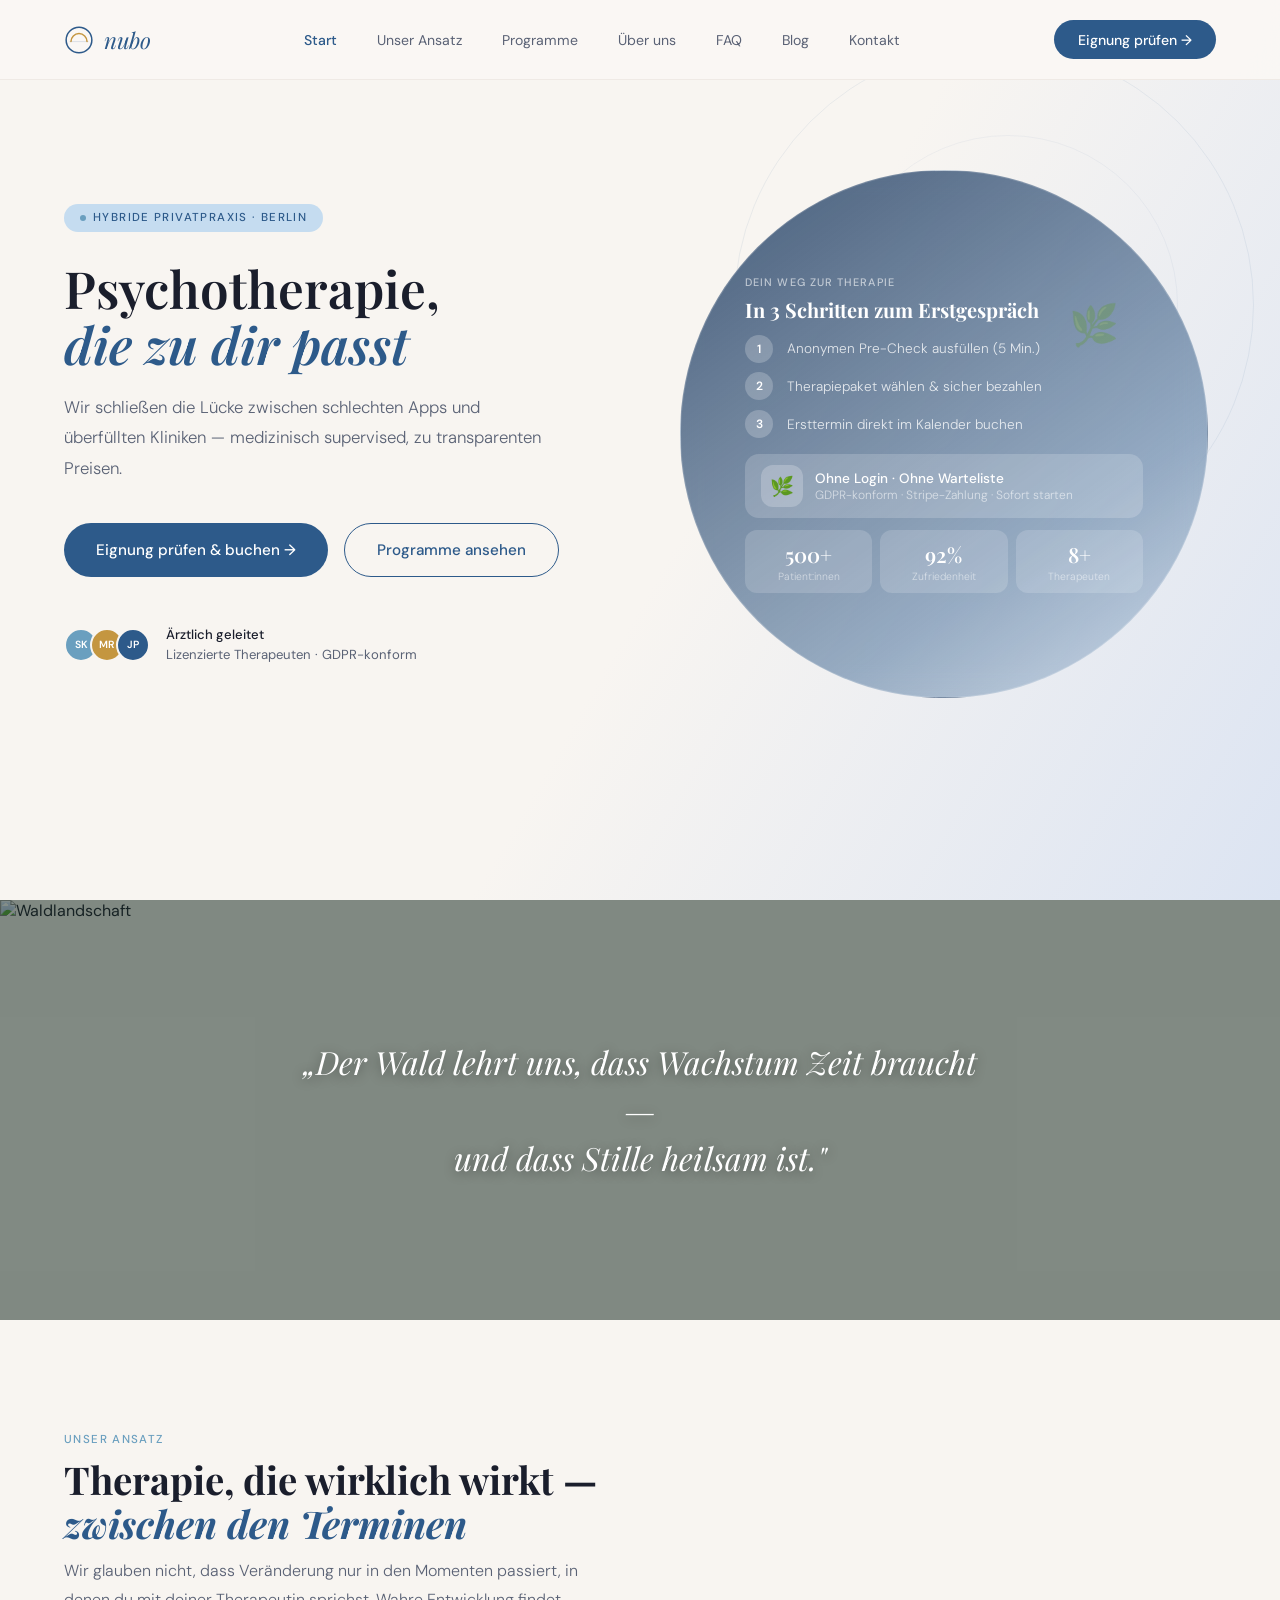
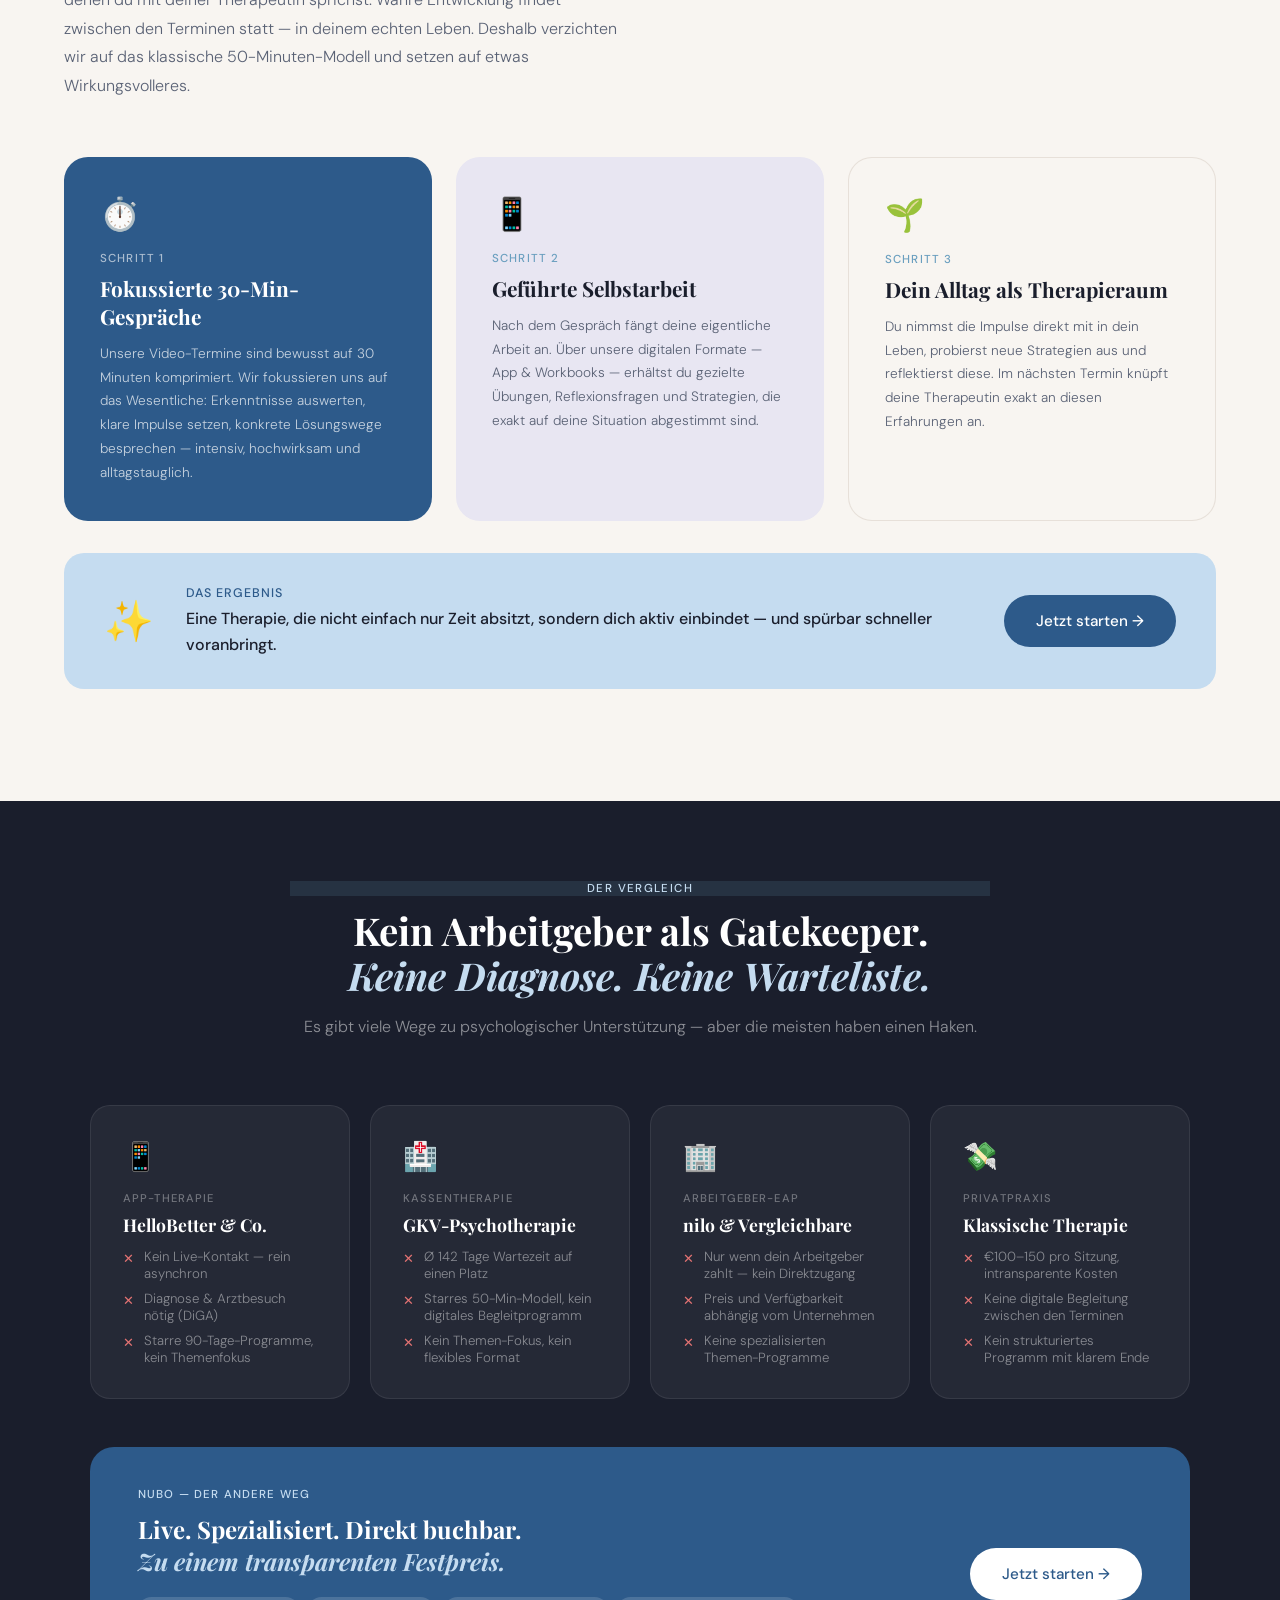
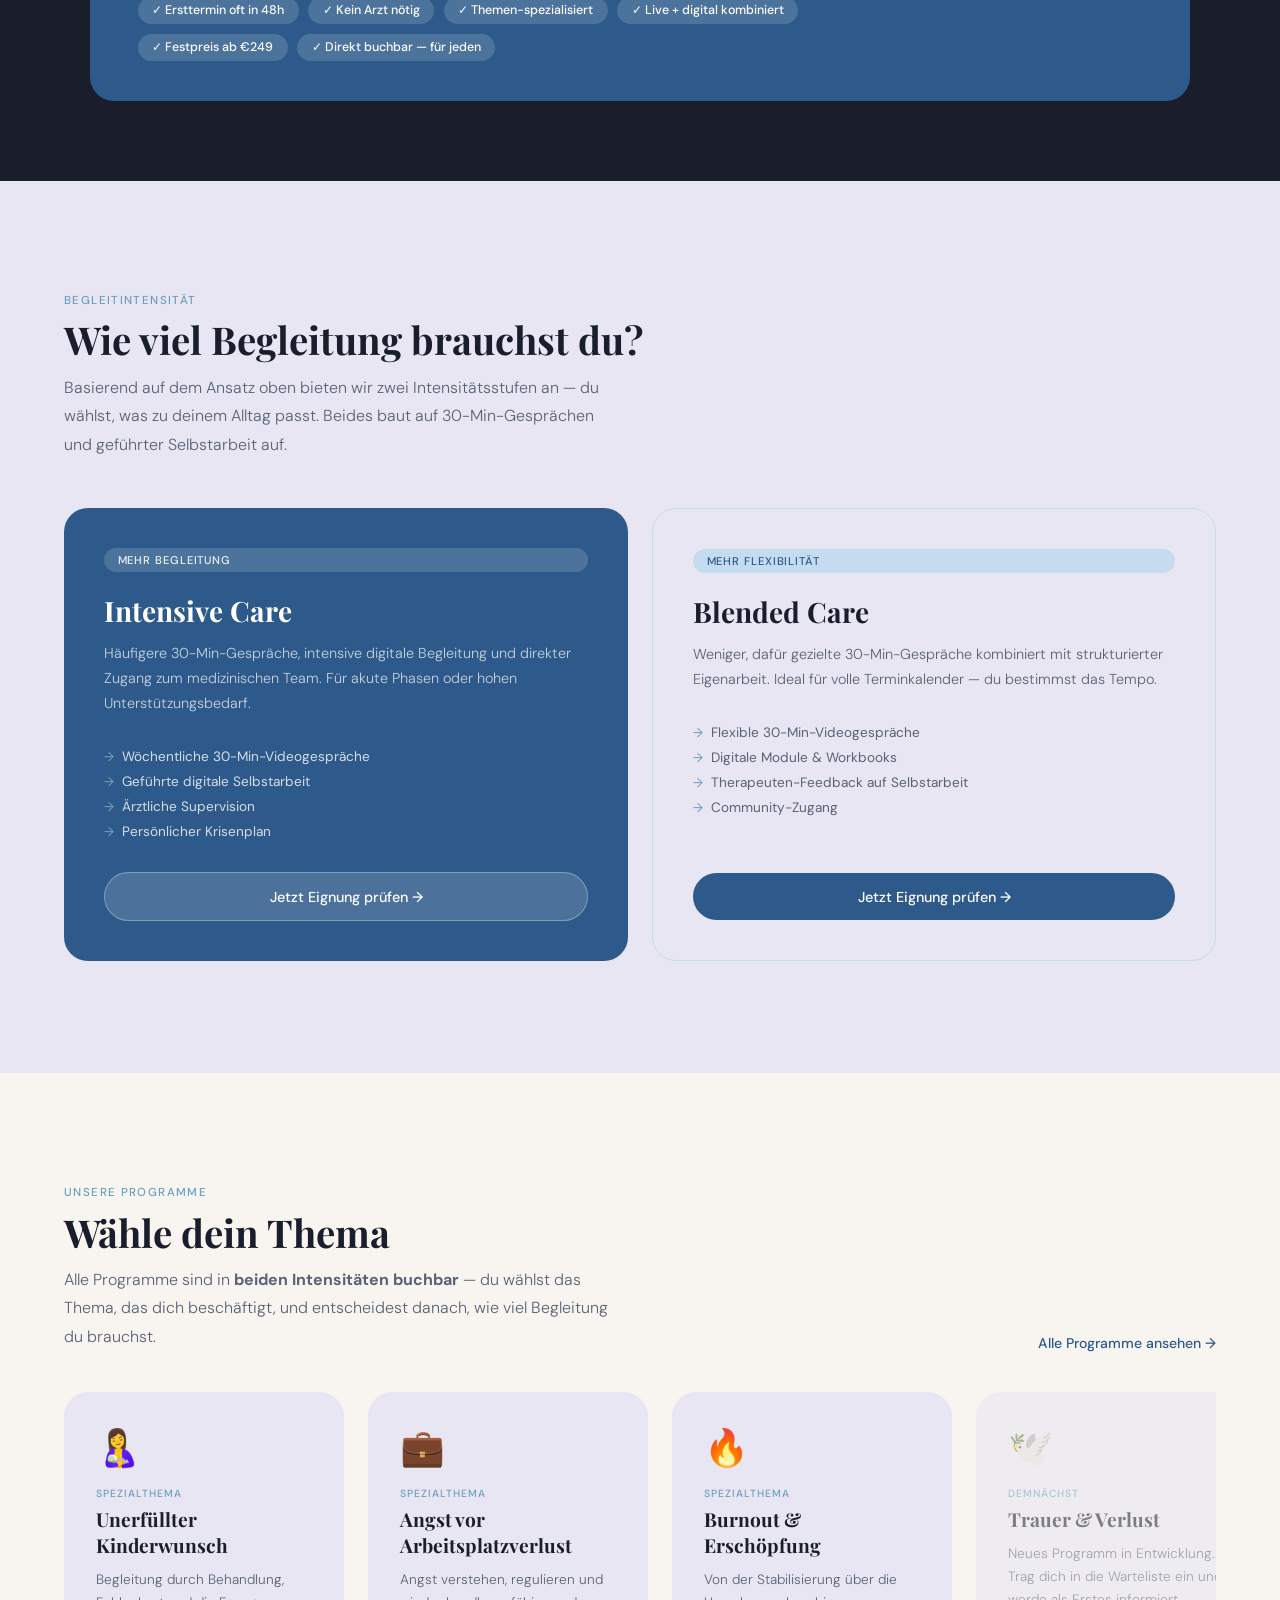
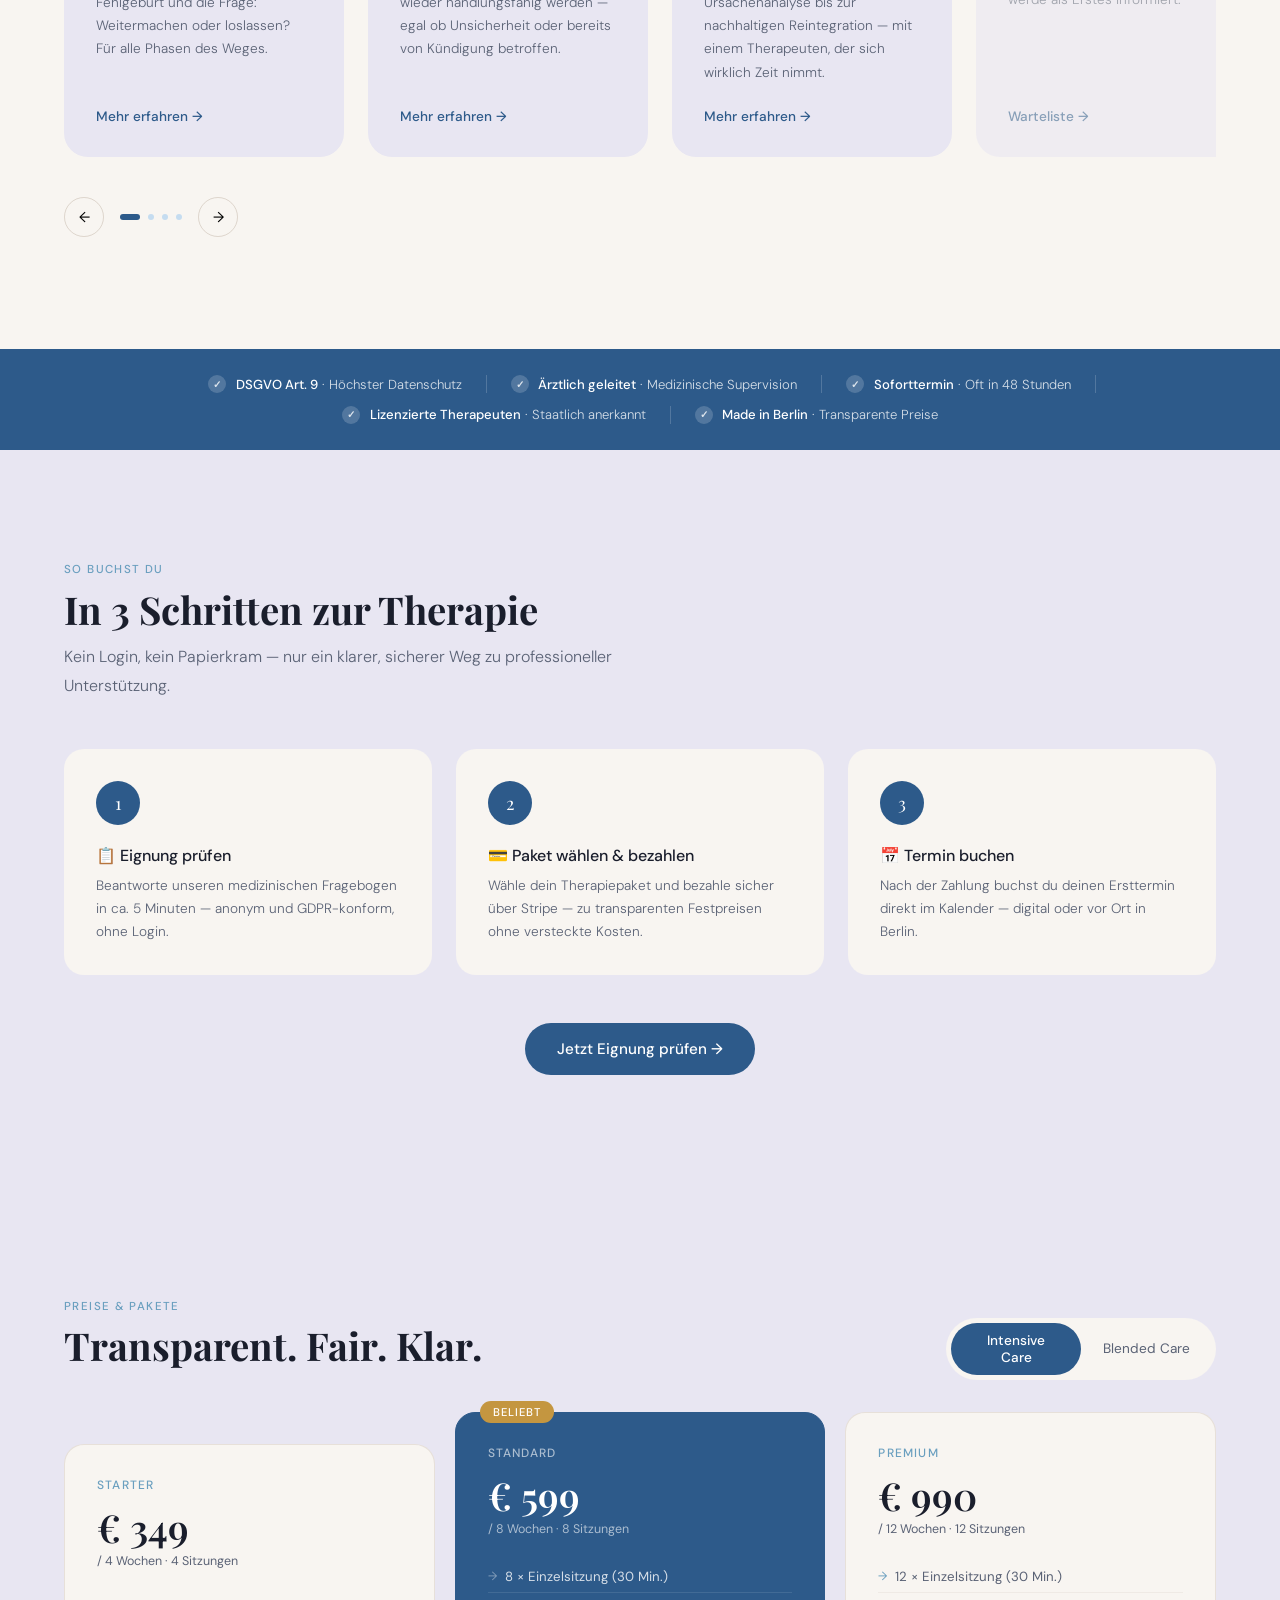
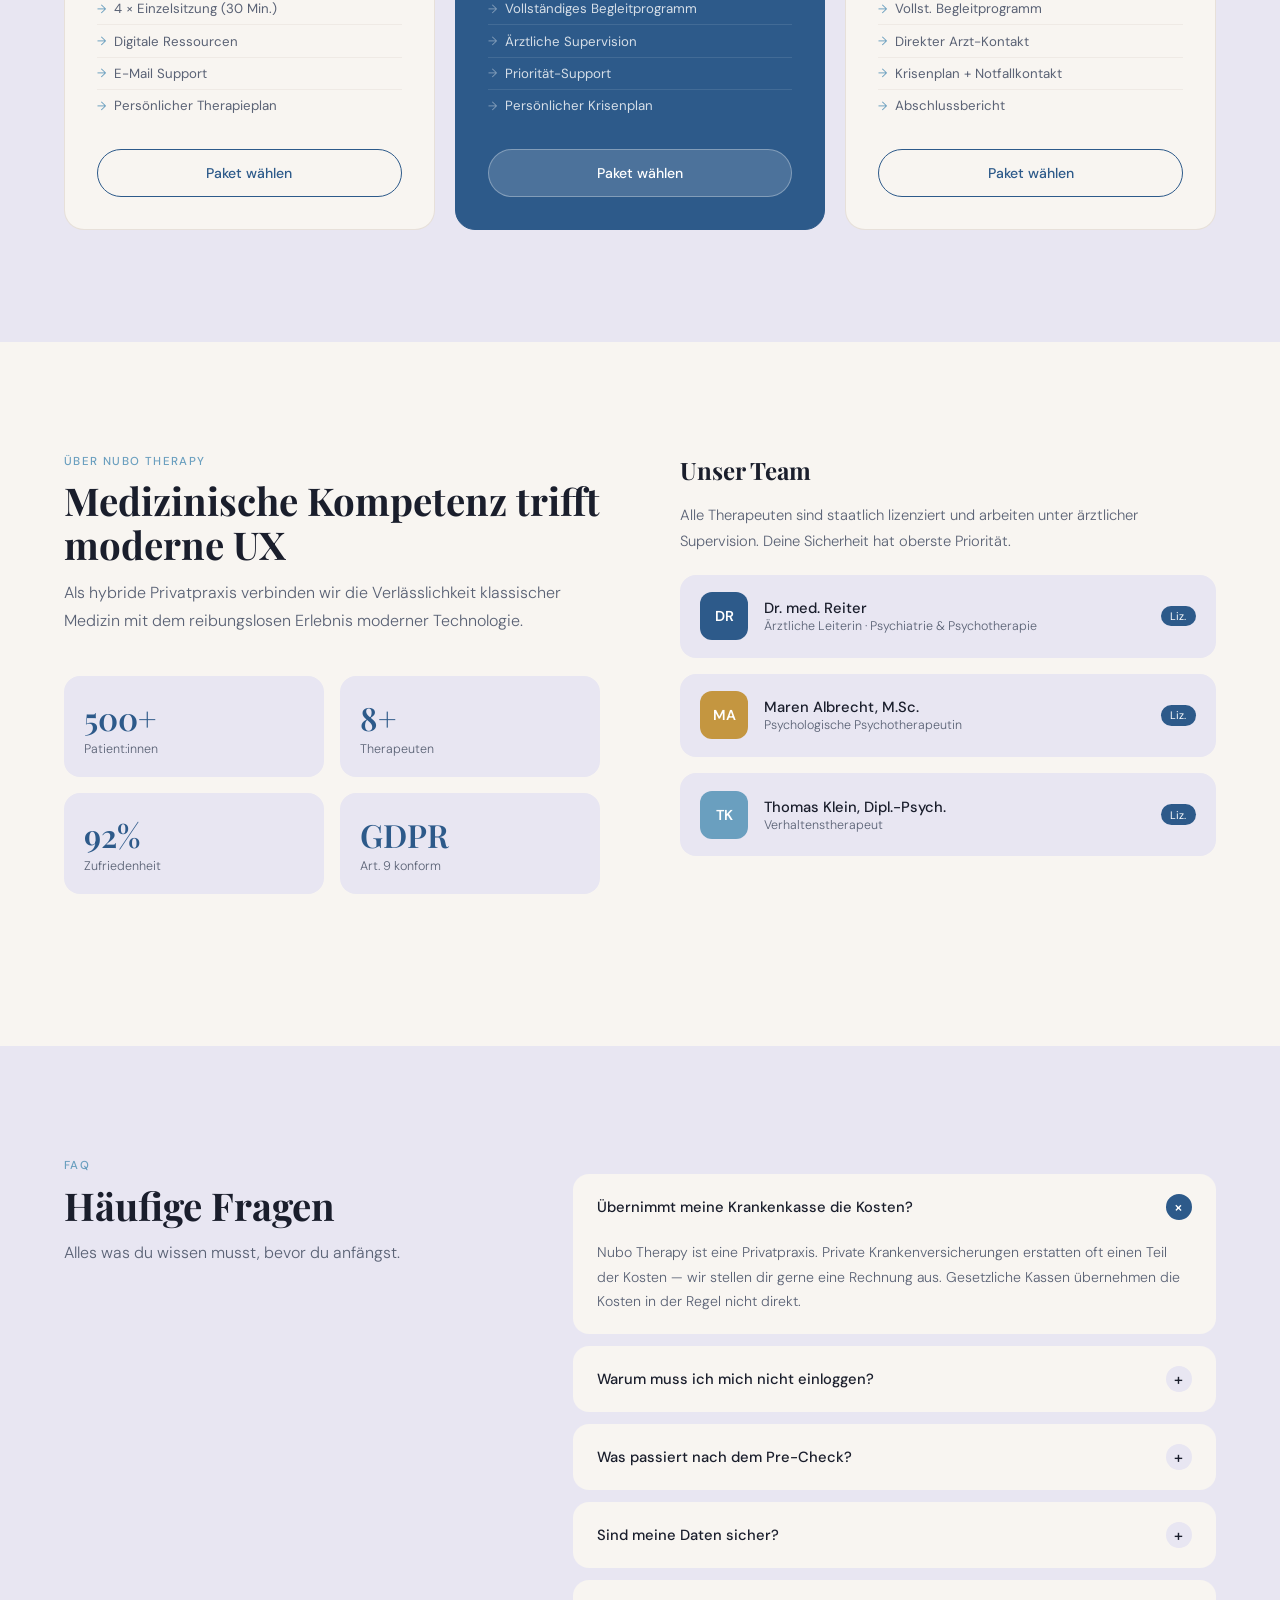
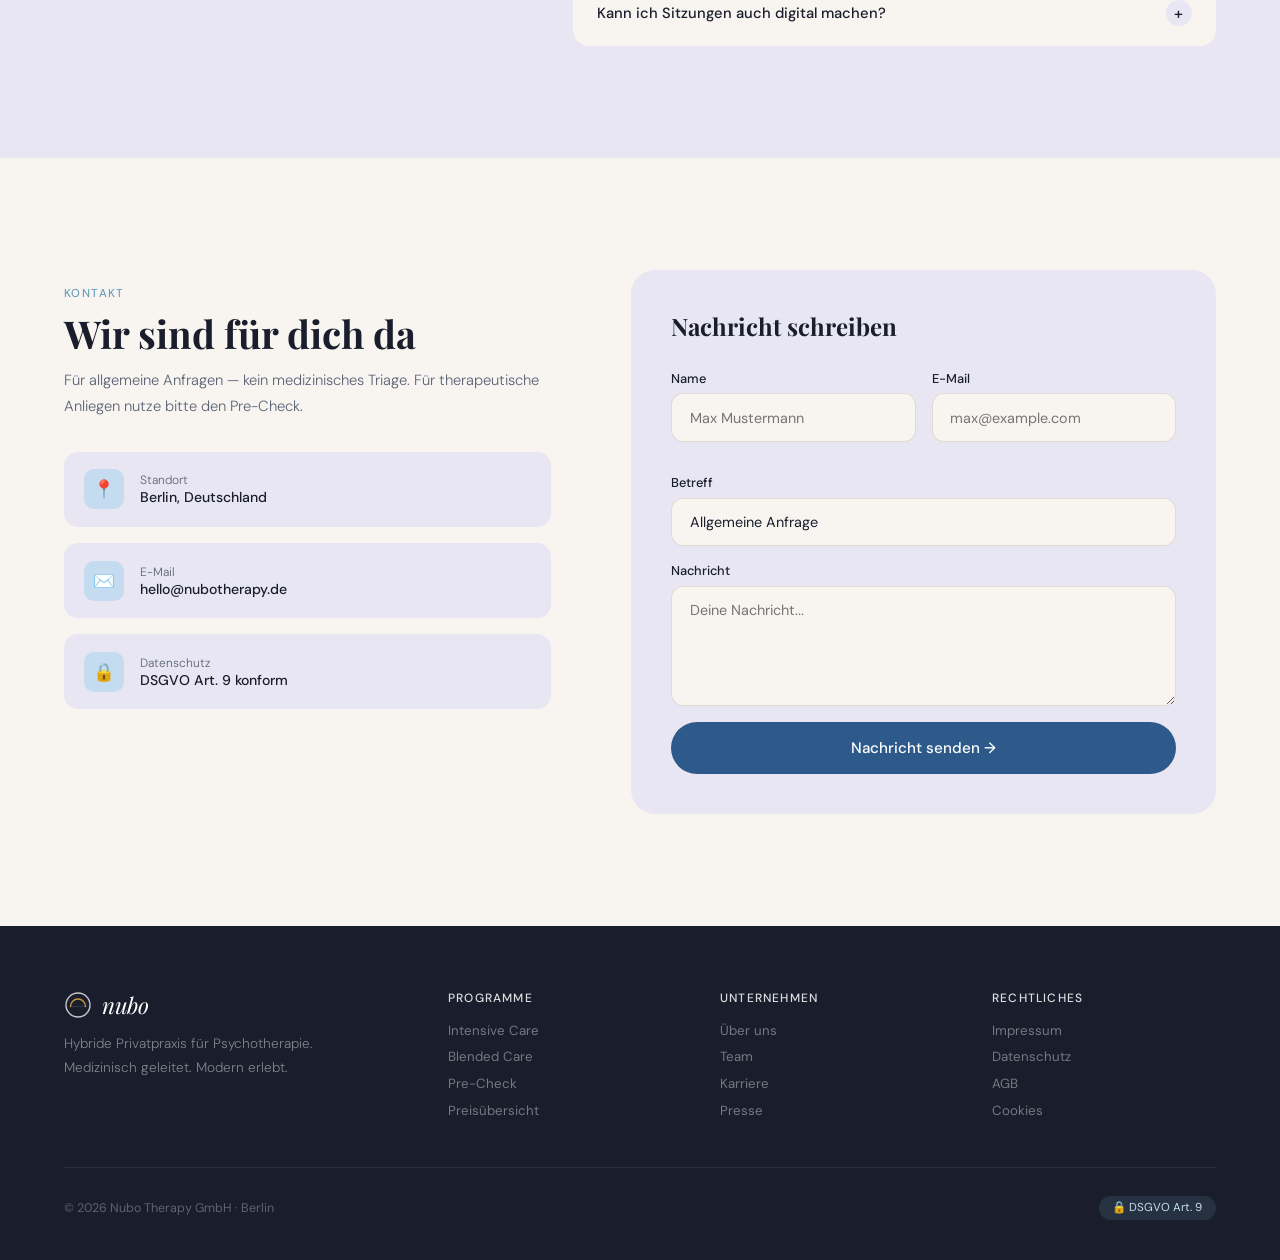
==== index.html @ 3a245f3c "feat: use forest oil painting from imgbb" ====
<!DOCTYPE html>
<html lang="de">
<head>
  <meta charset="UTF-8" />
  <meta name="viewport" content="width=device-width, initial-scale=1.0" />
  <title>Nubo Therapy — Hybride Privatpraxis für Psychotherapie</title>
  <link rel="preconnect" href="https://fonts.googleapis.com">
  <link href="https://fonts.googleapis.com/css2?family=Playfair+Display:ital,wght@0,400;0,600;0,700;1,400;1,600&family=DM+Sans:wght@300;400;500;600&display=swap" rel="stylesheet">
  <style>
    *, *::before, *::after { margin: 0; padding: 0; box-sizing: border-box; }
    :root {
      --green: #2D5A8A;
      --green-dark: #1E3A5F;
      --green-light: #6A9FBF;
      --green-pale: #C5DCF0;
      --sand: #E8E6F2;
      --sand-dark: #D5D0E8;
      --cream: #F8F5F1;
      --brown: #C49640;
      --dark: #1A1E2C;
      --muted: #5A6275;
      --nav-h: 80px;
    }
    html { scroll-behavior: smooth; }
    body { font-family: 'DM Sans', sans-serif; background: var(--cream); color: var(--dark); overflow-x: hidden; }

    /* ── NAV ── */
    nav {
      position: fixed; top: 0; left: 0; right: 0; z-index: 100;
      height: var(--nav-h); background: rgba(250,247,244,0.95);
      backdrop-filter: blur(16px); border-bottom: 1px solid rgba(160,140,120,0.12);
      display: flex; align-items: center; justify-content: space-between;
      padding: 0 5vw;
    }
    .nav-logo { font-family: 'Playfair Display', serif; font-size: 1.4rem; color: var(--green); display: flex; align-items: center; gap: 10px; text-decoration: none; font-style: italic; letter-spacing: -0.3px; }
    .nav-logo-dot { width: 8px; height: 8px; background: var(--green-light); border-radius: 50%; margin-bottom: 3px; }
    .nav-links { display: flex; align-items: center; gap: 2.5rem; }
    .nav-links a { text-decoration: none; font-size: 0.88rem; font-weight: 400; color: var(--muted); transition: color 0.2s; }
    .nav-links a:hover, .nav-links a.active { color: var(--green); font-weight: 500; }
    .nav-cta {
      background: var(--green); color: #fff; padding: 0.65rem 1.5rem;
      border-radius: 100px; font-size: 0.88rem; font-weight: 500;
      border: none; cursor: pointer; font-family: 'DM Sans', sans-serif;
      transition: background 0.2s; white-space: nowrap;
    }
    .nav-cta:hover { background: var(--green-dark); }

    /* ── HERO ── */
    .hero {
      min-height: 100vh; padding-top: var(--nav-h);
      display: grid; grid-template-columns: 1fr 1fr;
      align-items: center; gap: 4rem; padding-left: 5vw; padding-right: 5vw;
      position: relative; overflow: hidden;
      background: linear-gradient(120deg, var(--cream) 55%, #dce4f2 100%);
    }
    .hero::before {
      content: ''; position: absolute; top: 5%; right: 2%;
      width: 520px; height: 520px;
      border-radius: 50%;
      border: 1.5px solid rgba(45,90,138,0.08);
      z-index: 0; pointer-events: none;
    }
    .hero::after {
      content: ''; position: absolute; top: 15%; right: 8%;
      width: 340px; height: 340px;
      border-radius: 50%;
      border: 1px solid rgba(45,90,138,0.05);
      z-index: 0; pointer-events: none;
    }
    .hero-left { position: relative; z-index: 1; }
    .hero-right {
      position: relative; z-index: 1;
      align-self: center; display: flex; align-items: center; justify-content: center;
      background: linear-gradient(145deg, rgba(30,58,95,0.82) 0%, rgba(45,90,138,0.45) 70%, rgba(70,130,180,0.15) 100%);
      backdrop-filter: blur(14px);
      -webkit-backdrop-filter: blur(14px);
      border: 1px solid rgba(255,255,255,0.18);
      border-radius: 50%;
      aspect-ratio: 1;
      width: min(100%, 528px);
      margin: 0 auto;
      padding: 4.5rem 4rem;
      overflow: hidden;
    }
    .hero-tag {
      display: inline-flex; align-items: center; gap: 7px;
      background: var(--green-pale); color: var(--green);
      font-size: 0.72rem; font-weight: 500; letter-spacing: 0.12em;
      text-transform: uppercase; padding: 0.4rem 1rem; border-radius: 100px;
      margin-bottom: 1.75rem;
    }
    .hero-tag::before { content: ''; width: 6px; height: 6px; background: var(--green-light); border-radius: 50%; }
    .hero h1 {
      font-family: 'Playfair Display', serif; font-size: clamp(2.8rem, 4vw, 4rem);
      line-height: 1.1; color: var(--dark); margin-bottom: 1.25rem; font-weight: 600;
    }
    .hero h1 em { font-style: italic; color: var(--green); }
    .hero-p { font-size: 1.05rem; line-height: 1.8; color: var(--muted); font-weight: 300; margin-bottom: 2.5rem; max-width: 480px; }
    .hero-btns { display: flex; gap: 1rem; margin-bottom: 3rem; }
    .btn-primary {
      padding: 1rem 2rem; background: var(--green); color: #fff; border: none;
      border-radius: 100px; font-size: 0.95rem; font-weight: 500;
      font-family: 'DM Sans', sans-serif; cursor: pointer; transition: background 0.2s, transform 0.15s;
    }
    .btn-primary:hover { background: var(--green-dark); transform: translateY(-1px); }
    .btn-outline {
      padding: 1rem 2rem; background: transparent; color: var(--green);
      border: 1.5px solid var(--green); border-radius: 100px; font-size: 0.95rem;
      font-weight: 500; font-family: 'DM Sans', sans-serif; cursor: pointer; transition: all 0.2s;
    }
    .btn-outline:hover { background: var(--green); color: #fff; }
    .hero-trust { display: flex; align-items: center; gap: 1rem; }
    .hero-avatars { display: flex; }
    .hero-avatars span {
      width: 34px; height: 34px; border-radius: 50%; border: 2.5px solid var(--cream);
      display: flex; align-items: center; justify-content: center;
      font-size: 0.65rem; font-weight: 600; color: #fff; margin-left: -8px; background: var(--green-light);
    }
    .hero-avatars span:nth-child(2) { background: var(--brown); }
    .hero-avatars span:nth-child(3) { background: var(--green); }
    .hero-avatars span:first-child { margin-left: 0; }
    .hero-trust-text { font-size: 0.82rem; color: var(--muted); line-height: 1.5; }
    .hero-trust-text strong { color: var(--dark); display: block; font-weight: 500; }

    /* Hero right — card */
    .hero-card {
      position: relative; overflow: hidden; width: 100%;
    }
    .hero-card::before { content: '🌿'; position: absolute; top: 1.5rem; right: 1.5rem; font-size: 2.5rem; opacity: 0.3; }
    .hero-card-tag { font-size: 0.68rem; font-weight: 500; letter-spacing: 0.1em; text-transform: uppercase; color: rgba(255,255,255,0.6); margin-bottom: 0.4rem; }
    .hero-card h3 { font-family: 'Playfair Display', serif; font-size: 1.25rem; color: #fff; margin-bottom: 0.75rem; }
    .hero-steps { display: flex; flex-direction: column; gap: 0.6rem; margin-bottom: 1rem; }
    .hero-step { display: flex; align-items: center; gap: 0.85rem; }
    .hero-step-num { width: 28px; height: 28px; background: rgba(255,255,255,0.22); border-radius: 50%; display: flex; align-items: center; justify-content: center; font-size: 0.75rem; font-weight: 600; color: #fff; flex-shrink: 0; }
    .hero-step-text { font-size: 0.85rem; color: rgba(255,255,255,0.8); font-weight: 300; }
    .hero-card-pill {
      background: rgba(255,255,255,0.18); border-radius: 14px; padding: 0.7rem 1rem;
      display: flex; align-items: center; gap: 0.75rem;
    }
    .hero-card-pill-icon { width: 42px; height: 42px; background: rgba(255,255,255,0.22); border-radius: 12px; display: flex; align-items: center; justify-content: center; font-size: 1.2rem; flex-shrink: 0; }
    .hero-card-pill-text { font-size: 0.85rem; font-weight: 500; color: #fff; }
    .hero-card-pill-sub { font-size: 0.75rem; color: rgba(255,255,255,0.6); font-weight: 300; }
    .hero-stats { display: grid; grid-template-columns: repeat(3, 1fr); gap: 0.5rem; margin-top: 0.75rem; }
    .hero-stat { background: rgba(255,255,255,0.16); border-radius: 12px; padding: 0.6rem 0.25rem; text-align: center; }
    .hero-stat-num { font-family: 'Playfair Display', serif; font-size: 1.3rem; color: #fff; font-weight: 600; }
    .hero-stat-label { font-size: 0.65rem; color: rgba(255,255,255,0.55); font-weight: 300; margin-top: 2px; }

    /* ── SECTION BASE ── */
    section { padding: 7rem 5vw; }
    .section-tag { font-size: 0.72rem; font-weight: 500; letter-spacing: 0.12em; text-transform: uppercase; color: var(--green-light); margin-bottom: 0.6rem; display: block; }
    .section-h2 { font-family: 'Playfair Display', serif; font-size: clamp(2rem, 3vw, 2.6rem); color: var(--dark); line-height: 1.15; margin-bottom: 0.75rem; }
    .section-p { font-size: 1rem; line-height: 1.8; color: var(--muted); font-weight: 300; max-width: 560px; }

    /* ── BOOKING STEPS ── */
    .how { background: var(--sand); }
    .booking-steps { display: grid; grid-template-columns: repeat(3,1fr); gap: 1.5rem; margin-top: 3rem; }
    .booking-step { background: var(--cream); border-radius: 20px; padding: 2rem; }
    .booking-step-num { width: 44px; height: 44px; background: var(--green); border-radius: 50%; display: flex; align-items: center; justify-content: center; font-family: 'Playfair Display', serif; font-size: 1.1rem; color: #fff; margin-bottom: 1.25rem; }
    .booking-step h3 { font-size: 1rem; font-weight: 500; color: var(--dark); margin-bottom: 0.5rem; }
    .booking-step p { font-size: 0.85rem; line-height: 1.7; color: var(--muted); font-weight: 300; }

    /* ── INTENSITIES ── */
    .programs-grid { display: grid; grid-template-columns: 1fr 1fr; gap: 1.5rem; margin-top: 3rem; }

    /* ── CAROUSEL ── */
    .carousel-header { display: flex; justify-content: space-between; align-items: flex-end; margin-bottom: 2rem; flex-wrap: wrap; gap: 1rem; }
    .carousel-all-link { font-size: 0.88rem; font-weight: 500; color: var(--green); text-decoration: none; white-space: nowrap; transition: color 0.2s; }
    .carousel-all-link:hover { color: var(--green-dark); }
    .carousel-outer { overflow-x: auto; scroll-snap-type: x mandatory; scrollbar-width: none; -ms-overflow-style: none; }
    .carousel-outer::-webkit-scrollbar { display: none; }
    .carousel-track { display: flex; gap: 1.5rem; padding: 0.5rem 0 1rem; }
    .carousel-card { flex: 0 0 280px; background: var(--sand); border-radius: 24px; padding: 2rem; scroll-snap-align: start; display: flex; flex-direction: column; transition: transform 0.2s, box-shadow 0.2s; }
    .carousel-card:hover { transform: translateY(-4px); box-shadow: 0 12px 32px rgba(45,90,138,0.08); }
    .carousel-card-coming { opacity: 0.55; }
    .carousel-icon { font-size: 2.25rem; margin-bottom: 1rem; }
    .carousel-tag { font-size: 0.65rem; font-weight: 500; letter-spacing: 0.1em; text-transform: uppercase; color: var(--green-light); margin-bottom: 0.4rem; display: block; }
    .carousel-card h3 { font-family: 'Playfair Display', serif; font-size: 1.2rem; color: var(--dark); margin-bottom: 0.6rem; }
    .carousel-card p { font-size: 0.85rem; line-height: 1.7; color: var(--muted); font-weight: 300; margin-bottom: 1.5rem; flex: 1; }
    .carousel-link { font-size: 0.85rem; font-weight: 500; color: var(--green); text-decoration: none; }
    .carousel-link:hover { color: var(--green-dark); }
    .carousel-controls { display: flex; align-items: center; gap: 1rem; margin-top: 1.5rem; }
    .carousel-btn { width: 40px; height: 40px; border-radius: 50%; background: transparent; border: 1.5px solid rgba(160,140,120,0.3); display: flex; align-items: center; justify-content: center; cursor: pointer; transition: all 0.2s; font-size: 0.9rem; font-family: inherit; }
    .carousel-btn:hover { background: var(--green); color: #fff; border-color: var(--green); }
    .carousel-dots { display: flex; gap: 0.5rem; }
    .carousel-dot { width: 6px; height: 6px; border-radius: 50%; background: var(--green-pale); transition: all 0.25s; cursor: pointer; }
    .carousel-dot.active { width: 20px; border-radius: 3px; background: var(--green); }

    /* ── TRUST STRIP ── */
    .trust-strip { background: var(--green); padding: 1.25rem 5vw; display: flex; align-items: center; justify-content: center; flex-wrap: wrap; }
    .trust-item { display: flex; align-items: center; gap: 0.6rem; font-size: 0.82rem; color: rgba(255,255,255,0.8); padding: 0.4rem 1.5rem; font-weight: 300; }
    .trust-item strong { font-weight: 500; color: #fff; }
    .trust-check { width: 18px; height: 18px; background: rgba(255,255,255,0.18); border-radius: 50%; display: inline-flex; align-items: center; justify-content: center; font-size: 0.62rem; font-weight: 700; flex-shrink: 0; }
    .trust-divider { width: 1px; height: 18px; background: rgba(255,255,255,0.18); flex-shrink: 0; }
    .program-card { border-radius: 24px; padding: 2.5rem; transition: transform 0.2s; display: flex; flex-direction: column; }
    .program-card .program-features { flex: 1; }
    .program-card:hover { transform: translateY(-4px); }
    .program-green { background: var(--green); }
    .program-sand { background: var(--sand); border: 1.5px solid var(--green-pale); }
    .program-badge { display: inline-block; font-size: 0.7rem; font-weight: 500; letter-spacing: 0.08em; text-transform: uppercase; padding: 0.3rem 0.85rem; border-radius: 100px; margin-bottom: 1.25rem; }
    .program-green .program-badge { background: rgba(255,255,255,0.15); color: rgba(255,255,255,0.9); }
    .program-sand .program-badge { background: var(--green-pale); color: var(--green); }
    .program-green h3 { font-family: 'Playfair Display', serif; font-size: 1.75rem; color: #fff; margin-bottom: 0.75rem; }
    .program-sand h3 { font-family: 'Playfair Display', serif; font-size: 1.75rem; color: var(--dark); margin-bottom: 0.75rem; }
    .program-green p { font-size: 0.9rem; line-height: 1.75; color: rgba(255,255,255,0.72); margin-bottom: 2rem; font-weight: 300; }
    .program-sand p { font-size: 0.9rem; line-height: 1.75; color: var(--muted); margin-bottom: 2rem; font-weight: 300; }
    .program-features { list-style: none; margin-bottom: 2rem; display: flex; flex-direction: column; gap: 0.5rem; }
    .program-features li { font-size: 0.85rem; display: flex; align-items: center; gap: 8px; }
    .program-green .program-features li { color: rgba(255,255,255,0.8); }
    .program-sand .program-features li { color: var(--muted); }
    .program-features li::before { content: '→'; font-size: 0.8rem; flex-shrink: 0; }
    .program-green .program-features li::before { color: rgba(255,255,255,0.4); }
    .program-sand .program-features li::before { color: var(--green-light); }
    .program-btn { padding: 0.9rem 1.75rem; border-radius: 100px; border: none; font-size: 0.9rem; font-weight: 500; font-family: 'DM Sans', sans-serif; cursor: pointer; transition: all 0.2s; }
    .program-green .program-btn { background: rgba(255,255,255,0.15); color: #fff; border: 1px solid rgba(255,255,255,0.3); }
    .program-green .program-btn:hover { background: rgba(255,255,255,0.25); }
    .program-sand .program-btn { background: var(--green); color: #fff; }
    .program-sand .program-btn:hover { background: var(--green-dark); }

    /* ── PRICING ── */
    .pricing { background: var(--sand); }
    .pricing-header { display: flex; justify-content: space-between; align-items: flex-end; margin-bottom: 2rem; }
    .pricing-tabs {
      display: flex; flex-direction: row; flex-wrap: nowrap;
      background: var(--cream); border-radius: 100px;
      padding: 5px; position: relative;
    }
    .pricing-tabs::before {
      content: ''; position: absolute;
      top: 5px; left: 5px;
      width: calc(50% - 5px); height: calc(100% - 10px);
      background: var(--green); border-radius: 100px;
      transition: transform 0.3s cubic-bezier(0.4, 0, 0.2, 1);
      pointer-events: none;
    }
    .pricing-tabs.tab-blended::before { transform: translateX(100%); }
    .pricing-tab {
      flex: 1; padding: 0.55rem 1.25rem; border-radius: 100px;
      border: none; font-size: 0.85rem; font-family: 'DM Sans', sans-serif;
      cursor: pointer; background: transparent; color: var(--muted);
      position: relative; z-index: 1; transition: color 0.25s;
    }
    .pricing-tab.active { color: #fff; font-weight: 500; }
    .pricing-grid { display: grid; grid-template-columns: repeat(3, 1fr); gap: 1.25rem; align-items: end; }
    .price-card { background: var(--cream); border: 1px solid rgba(160,140,120,0.2); border-radius: 20px; padding: 2rem; position: relative; display: none; transition: transform 0.2s; }
    .price-card:hover { transform: translateY(-3px); }
    .price-card.visible { display: block; }
    .price-card.featured { background: var(--green); border-color: var(--green); }
    .price-popular { position: absolute; top: -12px; left: 1.5rem; background: var(--brown); color: #fff; font-size: 0.7rem; font-weight: 500; letter-spacing: 0.08em; text-transform: uppercase; padding: 0.25rem 0.85rem; border-radius: 100px; }
    .price-tier { font-size: 0.75rem; font-weight: 500; letter-spacing: 0.1em; text-transform: uppercase; color: var(--green-light); margin-bottom: 0.5rem; }
    .price-card.featured .price-tier { color: rgba(255,255,255,0.6); }
    .price-amount { font-family: 'Playfair Display', serif; font-size: 2.4rem; color: var(--dark); font-weight: 600; }
    .price-card.featured .price-amount { color: #fff; }
    .price-period { font-size: 0.78rem; color: var(--muted); margin-bottom: 1.5rem; }
    .price-card.featured .price-period { color: rgba(255,255,255,0.6); }
    .price-features { list-style: none; margin-bottom: 1.75rem; }
    .price-features li { font-size: 0.83rem; padding: 0.45rem 0; display: flex; align-items: center; gap: 8px; color: var(--muted); border-bottom: 1px solid rgba(160,140,120,0.1); }
    .price-features li:last-child { border: none; }
    .price-card.featured .price-features li { color: rgba(255,255,255,0.8); border-bottom-color: rgba(255,255,255,0.1); }
    .price-features li::before { content: '→'; color: var(--green-light); font-size: 0.75rem; }
    .price-card.featured .price-features li::before { color: rgba(255,255,255,0.4); }
    .price-btn { width: 100%; padding: 0.85rem; border-radius: 100px; border: 1.5px solid var(--green); background: transparent; color: var(--green); font-size: 0.88rem; font-weight: 500; font-family: 'DM Sans', sans-serif; cursor: pointer; transition: all 0.2s; }
    .price-btn:hover { background: var(--green); color: #fff; }
    .price-card.featured .price-btn { background: rgba(255,255,255,0.15); border-color: rgba(255,255,255,0.3); color: #fff; }
    .price-card.featured .price-btn:hover { background: rgba(255,255,255,0.25); }

    /* ── ABOUT ── */
    .about-inner { display: grid; grid-template-columns: 1fr 1fr; gap: 5rem; align-items: start; }
    .about-stats { display: grid; grid-template-columns: 1fr 1fr; gap: 1rem; margin: 2.5rem 0; }
    .about-stat { background: var(--sand); border-radius: 16px; padding: 1.25rem; }
    .about-stat-num { font-family: 'Playfair Display', serif; font-size: 2rem; color: var(--green); font-weight: 600; }
    .about-stat-label { font-size: 0.78rem; color: var(--muted); font-weight: 300; margin-top: 2px; }
    .team-list { display: flex; flex-direction: column; gap: 1rem; }
    .team-member { display: flex; align-items: center; gap: 1rem; background: var(--sand); border-radius: 16px; padding: 1.1rem 1.25rem; transition: transform 0.2s; }
    .team-member:hover { transform: translateX(4px); }
    .team-avatar { width: 48px; height: 48px; border-radius: 12px; display: flex; align-items: center; justify-content: center; font-size: 0.9rem; font-weight: 600; color: #fff; flex-shrink: 0; }
    .team-name { font-size: 0.92rem; font-weight: 500; color: var(--dark); }
    .team-role { font-size: 0.78rem; color: var(--muted); font-weight: 300; }
    .team-cred { font-size: 0.68rem; background: var(--green); color: #fff; padding: 0.2rem 0.6rem; border-radius: 100px; margin-left: auto; flex-shrink: 0; }
    .about-right h3 { font-family: 'Playfair Display', serif; font-size: 1.5rem; color: var(--dark); margin-bottom: 1rem; }
    .about-right p { font-size: 0.92rem; line-height: 1.8; color: var(--muted); font-weight: 300; margin-bottom: 1.25rem; }

    /* ── FAQ ── */
    .faq { background: var(--sand); }
    .faq-inner { display: grid; grid-template-columns: 1fr 1.5fr; gap: 5rem; align-items: start; }
    .faq-list { display: flex; flex-direction: column; gap: 0.75rem; margin-top: 1rem; }
    .faq-item { background: var(--cream); border-radius: 16px; overflow: hidden; }
    .faq-q { width: 100%; text-align: left; padding: 1.25rem 1.5rem; background: transparent; border: none; font-family: 'DM Sans', sans-serif; font-size: 0.92rem; font-weight: 500; color: var(--dark); cursor: pointer; display: flex; justify-content: space-between; align-items: center; gap: 1rem; }
    .faq-icon { width: 26px; height: 26px; border-radius: 50%; background: var(--sand); display: flex; align-items: center; justify-content: center; font-size: 1rem; flex-shrink: 0; transition: transform 0.3s, background 0.2s; }
    .faq-item.open .faq-icon { transform: rotate(45deg); background: var(--green); color: #fff; }
    .faq-a { max-height: 0; overflow: hidden; transition: max-height 0.35s ease; font-size: 0.88rem; line-height: 1.75; color: var(--muted); font-weight: 300; padding: 0 1.5rem; }
    .faq-item.open .faq-a { max-height: 200px; padding: 0 1.5rem 1.25rem; }

    /* ── CONTACT ── */
    .contact-inner { display: grid; grid-template-columns: 1fr 1.2fr; gap: 5rem; align-items: start; }
    .contact-form { background: var(--sand); border-radius: 24px; padding: 2.5rem; }
    .contact-form h3 { font-family: 'Playfair Display', serif; font-size: 1.5rem; color: var(--dark); margin-bottom: 1.75rem; }
    .form-row { display: grid; grid-template-columns: 1fr 1fr; gap: 1rem; margin-bottom: 1rem; }
    .form-group { display: flex; flex-direction: column; gap: 0.4rem; margin-bottom: 1rem; }
    .form-group label { font-size: 0.8rem; font-weight: 500; color: var(--dark); }
    .form-group input, .form-group textarea, .form-group select {
      padding: 0.9rem 1.1rem; border: 1.5px solid rgba(160,140,120,0.25);
      border-radius: 12px; background: var(--cream); font-family: 'DM Sans', sans-serif;
      font-size: 0.9rem; color: var(--dark); outline: none; transition: border-color 0.2s;
      -webkit-appearance: none;
    }
    .form-group input:focus, .form-group textarea:focus, .form-group select:focus { border-color: var(--green); }
    .form-group textarea { min-height: 120px; resize: vertical; }
    .contact-info { padding-top: 1rem; }
    .contact-info h3 { font-family: 'Playfair Display', serif; font-size: 1.5rem; color: var(--dark); margin-bottom: 1rem; }
    .contact-info p { font-size: 0.92rem; line-height: 1.8; color: var(--muted); font-weight: 300; margin-bottom: 2rem; }
    .contact-items { display: flex; flex-direction: column; gap: 1rem; }
    .contact-item { display: flex; align-items: center; gap: 1rem; background: var(--sand); border-radius: 14px; padding: 1.1rem 1.25rem; }
    .contact-item-icon { width: 40px; height: 40px; background: var(--green-pale); border-radius: 10px; display: flex; align-items: center; justify-content: center; font-size: 1.1rem; flex-shrink: 0; }
    .contact-item-label { font-size: 0.75rem; color: var(--muted); font-weight: 300; }
    .contact-item-value { font-size: 0.88rem; font-weight: 500; color: var(--dark); }

    /* ── FOOTER ── */
    footer { background: var(--dark); padding: 4rem 5vw 2.5rem; }
    .footer-top { display: grid; grid-template-columns: 1.5fr 1fr 1fr 1fr; gap: 3rem; margin-bottom: 3rem; }
    .footer-logo { font-family: 'Playfair Display', serif; font-size: 1.4rem; color: #fff; margin-bottom: 0.75rem; display: flex; align-items: center; gap: 10px; font-style: italic; letter-spacing: -0.3px; }
    .footer-tagline { font-size: 0.85rem; color: rgba(255,255,255,0.45); line-height: 1.75; font-weight: 300; max-width: 260px; }
    .footer-col h4 { font-size: 0.75rem; font-weight: 500; letter-spacing: 0.1em; text-transform: uppercase; color: rgba(255,255,255,0.85); margin-bottom: 1rem; }
    .footer-col ul { list-style: none; display: flex; flex-direction: column; gap: 0.6rem; }
    .footer-col ul li { font-size: 0.83rem; color: rgba(255,255,255,0.4); cursor: pointer; transition: color 0.2s; }
    .footer-col ul li:hover { color: rgba(255,255,255,0.75); }
    .footer-bottom { border-top: 1px solid rgba(255,255,255,0.08); padding-top: 1.75rem; display: flex; justify-content: space-between; align-items: center; }
    .footer-bottom-left { font-size: 0.78rem; color: rgba(255,255,255,0.3); }
    .footer-gdpr { display: inline-flex; align-items: center; gap: 6px; background: rgba(106,159,191,0.15); color: var(--green-pale); padding: 0.3rem 0.85rem; border-radius: 100px; font-size: 0.72rem; }

    /* ── MODAL ── */
    .modal-overlay { position: fixed; inset: 0; z-index: 1000; background: rgba(26,30,44,0.65); backdrop-filter: blur(8px); display: none; align-items: center; justify-content: center; padding: 2rem; }
    .modal-overlay.open { display: flex; }
    .modal { background: var(--cream); border-radius: 28px; padding: 2.5rem; width: 100%; max-width: 520px; animation: fadeUp 0.3s ease; }
    @keyframes fadeUp { from { opacity: 0; transform: translateY(20px); } to { opacity: 1; transform: translateY(0); } }
    .modal-handle { width: 48px; height: 4px; background: rgba(160,140,120,0.3); border-radius: 100px; margin: 0 auto 2rem; }
    .modal-tag { font-size: 0.72rem; font-weight: 500; letter-spacing: 0.1em; text-transform: uppercase; color: var(--green-light); display: block; margin-bottom: 0.4rem; }
    .modal h3 { font-family: 'Playfair Display', serif; font-size: 1.6rem; color: var(--dark); margin-bottom: 0.5rem; }
    .modal p { font-size: 0.88rem; color: var(--muted); line-height: 1.75; font-weight: 300; margin-bottom: 1.5rem; }
    .modal-tally { background: var(--sand); border-radius: 16px; padding: 2.5rem; text-align: center; border: 2px dashed rgba(160,140,120,0.3); margin-bottom: 1.25rem; }
    .modal-tally p { font-size: 0.85rem; color: var(--muted); margin-bottom: 0.6rem; }
    .modal-tally code { font-size: 0.78rem; color: var(--green); background: rgba(45,90,138,0.1); padding: 0.4rem 0.85rem; border-radius: 8px; display: inline-block; font-family: monospace; }
    .modal-gdpr { font-size: 0.75rem; color: var(--muted); line-height: 1.6; }
    .modal-close { position: absolute; top: 1.5rem; right: 1.5rem; width: 36px; height: 36px; background: var(--sand); border: none; border-radius: 50%; cursor: pointer; font-size: 1rem; display: flex; align-items: center; justify-content: center; }
    .modal { position: relative; }

    /* ── ANIMATIONS ── */
    @keyframes fadeInUp { from { opacity: 0; transform: translateY(24px); } to { opacity: 1; transform: translateY(0); } }
    .hero-left > * { animation: fadeInUp 0.6s ease both; }
    .hero-left > *:nth-child(1) { animation-delay: 0.1s; }
    .hero-left > *:nth-child(2) { animation-delay: 0.2s; }
    .hero-left > *:nth-child(3) { animation-delay: 0.3s; }
    .hero-left > *:nth-child(4) { animation-delay: 0.4s; }
    .hero-left > *:nth-child(5) { animation-delay: 0.5s; }
    .hero-right { animation: fadeInUp 0.6s ease 0.35s both; }

    /* ── APPROACH HELPERS (for mobile overrides) ── */
    .approach-grid { display: grid; grid-template-columns: repeat(3,1fr); gap: 1.5rem; margin-bottom: 2rem; }
    .approach-result { background: var(--green-pale); border-radius: 20px; padding: 2rem 2.5rem; display: flex; align-items: center; gap: 2rem; }
    .nubo-cta-box { background: var(--green); border-radius: 24px; padding: 2.5rem 3rem; display: flex; flex-direction: row; align-items: center; gap: 2rem; overflow: hidden; }
    .nubo-cta-box > div { flex: 1 1 0; min-width: 0; }

    /* ── NAV HAMBURGER ── */
    .nav-hamburger { display: none; flex-direction: column; gap: 5px; background: none; border: none; cursor: pointer; padding: 6px; z-index: 101; }
    .nav-hamburger span { display: block; width: 22px; height: 2px; background: var(--dark); border-radius: 2px; transition: all 0.3s; }
    .nav-cta-mobile { display: none; }
    .nav-hamburger.open span:nth-child(1) { transform: translateY(7px) rotate(45deg); }
    .nav-hamburger.open span:nth-child(2) { opacity: 0; transform: scaleX(0); }
    .nav-hamburger.open span:nth-child(3) { transform: translateY(-7px) rotate(-45deg); }

    /* ── MOBILE RESPONSIVE ── */
    @media (max-width: 768px) {
      /* NAV */
      .nav-links {
        display: none; position: fixed; top: var(--nav-h); left: 0; right: 0; z-index: 99;
        flex-direction: column; align-items: flex-start;
        background: rgba(250,247,244,0.98); backdrop-filter: blur(16px);
        padding: 1.5rem 5vw 2rem; gap: 1.25rem;
        border-bottom: 1px solid rgba(160,140,120,0.15);
        box-shadow: 0 8px 24px rgba(0,0,0,0.08);
      }
      .nav-links.open { display: flex; }
      .nav-links a { font-size: 1rem; color: var(--dark); }
      .nav-links .nav-cta-mobile {
        background: var(--green); color: #fff; padding: 0.75rem 1.5rem;
        border-radius: 100px; font-size: 0.9rem; font-weight: 500; border: none;
        cursor: pointer; font-family: 'DM Sans', sans-serif; width: 100%; text-align: center;
      }
      .nav-cta { display: none; }
      .nav-hamburger { display: flex; }

      /* SECTIONS */
      section { padding: 4rem 5vw; }

      /* HERO */
      .hero {
        grid-template-columns: 1fr; gap: 2.5rem;
        padding-top: calc(var(--nav-h) + 2.5rem); padding-bottom: 3rem;
        padding-right: 5vw; min-height: auto;
      }
      .hero::before { display: none; }
      .hero-right {
        width: min(88vw, 480px); height: min(88vw, 480px);
        padding: 3.5rem; border-radius: 50%; align-self: center;
      }
      .hero-card-tag { font-size: 0.6rem; margin-bottom: 0.25rem; }
      .hero-card h3 { font-size: 0.95rem; margin-bottom: 0.5rem; }
      .hero-step-num { width: 20px; height: 20px; font-size: 0.75rem; }
      .hero-step-text { font-size: 0.85rem; }
      .hero-steps { gap: 0.4rem; margin-bottom: 0.7rem; }
      .hero-card-pill { padding: 0.5rem 0.7rem; gap: 0.5rem; }
      .hero-card-pill-icon { width: 28px; height: 28px; font-size: 0.85rem; }
      .hero-card-pill-text { font-size: 0.75rem; }
      .hero-stats { gap: 0.3rem; margin-top: 0.4rem; }
      .hero-stat { padding: 0.3rem 0.1rem; border-radius: 8px; }
      .hero-stat-num { font-size: 0.95rem; }
      .hero-stat-label { font-size: 0.55rem; }
      .hero-card-pill-sub { display: none; }
      .hero h1 { font-size: 2.4rem; }
      .hero-p { font-size: 0.95rem; }
      .hero-btns { flex-direction: column; }
      .hero-btns button { width: 100%; }

      /* APPROACH */
      .approach-grid { grid-template-columns: 1fr; }
      .approach-result { flex-direction: column; text-align: center; gap: 1.25rem; }
      .approach-result .btn-primary { width: 100%; }

      /* NUBO CTA BOX */
      .nubo-cta-box { flex-direction: column; align-items: stretch; padding: 2rem 1.5rem; }
      .nubo-cta-box .btn-primary { width: 100%; }

      /* BOOKING */
      .booking-steps { grid-template-columns: 1fr; }

      /* INTENSITIES */
      .programs-grid { grid-template-columns: 1fr; }

      /* CAROUSEL */
      .carousel-card { flex: 0 0 82vw; }
      .carousel-all-link { display: none; }
      .trust-divider { display: none; }
      .trust-item { padding: 0.3rem 0.75rem; font-size: 0.75rem; }

      /* PRICING */
      .pricing-header { flex-direction: column; align-items: flex-start; gap: 1.25rem; }
      .pricing-tabs { align-self: stretch; flex-direction: row; }
      .pricing-tab { flex: 1; text-align: center; padding: 0.85rem 1.25rem; white-space: nowrap; }
      .pricing-grid { grid-template-columns: 1fr; }

      /* ABOUT */
      .about-inner { grid-template-columns: 1fr; gap: 2.5rem; }

      /* FAQ */
      .faq-inner { grid-template-columns: 1fr; gap: 2rem; }

      /* CONTACT */
      .contact-inner { grid-template-columns: 1fr; gap: 2.5rem; }
      .form-row { grid-template-columns: 1fr; }

      /* WHY NUBO */
      #why-nubo { padding: 4rem 5vw; }
      #why-nubo > div:last-child > div { grid-template-columns: 1fr; gap: 1.5rem; }
      #why-nubo > div:last-child > div button { width: 100%; }

      /* FOOTER */
      .footer-top { grid-template-columns: 1fr 1fr; gap: 2rem; }
      .footer-bottom { flex-direction: column; gap: 1rem; text-align: center; }

      /* MODAL */
      .modal-overlay { padding: 0; align-items: flex-end; }
      .modal { border-radius: 28px 28px 0 0; max-width: 100%; }
    }

    @media (max-width: 480px) {
      .hero h1 { font-size: 2rem; }
      .hero-stats { grid-template-columns: repeat(3,1fr); }
      .about-stats { grid-template-columns: 1fr 1fr; }
      .footer-top { grid-template-columns: 1fr; }
      .pricing-tabs { flex-direction: row; }
    }
  </style>
</head>
<body>

<!-- NAV -->
<nav>
  <a class="nav-logo" href="index.html"><svg class="nav-logo-mark" width="30" height="30" viewBox="0 0 56 56" fill="none" xmlns="http://www.w3.org/2000/svg" aria-hidden="true"><circle cx="28" cy="28" r="24" stroke="var(--green)" stroke-width="2.8"/><path d="M 11 31 L 45 31" stroke="var(--green)" stroke-width="1.4" stroke-linecap="round" opacity="0.2"/><path d="M 13 31 A 15 15 0 0 1 43 31" stroke="var(--brown)" stroke-width="2.8" stroke-linecap="round"/></svg><span>nubo</span></a>
  <div class="nav-links" id="navLinks">
    <a href="index.html" class="active">Start</a>
    <a href="#approach">Unser Ansatz</a>
    <a href="desktop-produkte.html">Programme</a>
    <a href="#about">Über uns</a>
    <a href="#faq">FAQ</a>
    <a href="blog.html">Blog</a>
    <a href="#contact">Kontakt</a>
    <button class="nav-cta-mobile" onclick="openModal();closeNav()">Eignung prüfen →</button>
  </div>
  <button class="nav-cta" onclick="openModal()">Eignung prüfen →</button>
  <button class="nav-hamburger" id="hamburger" onclick="toggleNav()" aria-label="Menü">
    <span></span><span></span><span></span>
  </button>
</nav>

<!-- HERO -->
<section class="hero" id="home">
  <div class="hero-left">
    <div class="hero-tag">Hybride Privatpraxis · Berlin</div>
    <h1>Psychotherapie,<br><em>die zu dir passt</em></h1>
    <p class="hero-p">Wir schließen die Lücke zwischen schlechten Apps und überfüllten Kliniken — medizinisch supervised, zu transparenten Preisen.</p>
    <div class="hero-btns">
      <button class="btn-primary" onclick="openModal()">Eignung prüfen & buchen →</button>
      <button class="btn-outline" onclick="document.getElementById('programs').scrollIntoView({behavior:'smooth'})">Programme ansehen</button>
    </div>
    <div class="hero-trust">
      <div class="hero-avatars"><span>SK</span><span>MR</span><span>JP</span></div>
      <div class="hero-trust-text">
        <strong>Ärztlich geleitet</strong>
        Lizenzierte Therapeuten · GDPR-konform
      </div>
    </div>
  </div>
  <div class="hero-right">
    <div class="hero-card">
      <div class="hero-card-tag">Dein Weg zur Therapie</div>
      <h3>In 3 Schritten zum Erstgespräch</h3>
      <div class="hero-steps">
        <div class="hero-step"><div class="hero-step-num">1</div><div class="hero-step-text">Anonymen Pre-Check ausfüllen (5 Min.)</div></div>
        <div class="hero-step"><div class="hero-step-num">2</div><div class="hero-step-text">Therapiepaket wählen & sicher bezahlen</div></div>
        <div class="hero-step"><div class="hero-step-num">3</div><div class="hero-step-text">Ersttermin direkt im Kalender buchen</div></div>
      </div>
      <div class="hero-card-pill">
        <div class="hero-card-pill-icon">🌿</div>
        <div>
          <div class="hero-card-pill-text">Ohne Login · Ohne Warteliste</div>
          <div class="hero-card-pill-sub">GDPR-konform · Stripe-Zahlung · Sofort starten</div>
        </div>
      </div>
      <div class="hero-stats">
        <div class="hero-stat"><div class="hero-stat-num">500+</div><div class="hero-stat-label">Patient:innen</div></div>
        <div class="hero-stat"><div class="hero-stat-num">92%</div><div class="hero-stat-label">Zufriedenheit</div></div>
        <div class="hero-stat"><div class="hero-stat-num">8+</div><div class="hero-stat-label">Therapeuten</div></div>
      </div>
    </div>
  </div>
</section>

<!-- FOREST DIVIDER -->
<section style="position:relative;height:420px;overflow:hidden;display:flex;align-items:center;justify-content:center;">
  <img src="https://i.ibb.co/1YqFRnYv/birmingham-museums-trust-THkb-ey-J8t-I-unsplash.jpg"
       alt="Waldlandschaft"
       style="position:absolute;inset:0;width:100%;height:100%;object-fit:cover;object-position:center;" />
  <div style="position:absolute;inset:0;background:rgba(20,40,30,0.52);"></div>
  <div style="position:relative;text-align:center;padding:0 5vw;">
    <p style="font-family:'Playfair Display',serif;font-size:clamp(1.3rem,3vw,2rem);color:#fff;font-style:italic;line-height:1.5;max-width:680px;margin:0 auto;text-shadow:0 2px 12px rgba(0,0,0,0.4);">„Der Wald lehrt uns, dass Wachstum Zeit braucht —<br>und dass Stille heilsam ist."</p>
  </div>
</section>

<!-- APPROACH -->
<section id="approach">
  <span class="section-tag">Unser Ansatz</span>
  <h2 class="section-h2">Therapie, die wirklich wirkt —<br><em style="font-style:italic;color:var(--green)">zwischen den Terminen</em></h2>
  <p class="section-p" style="margin-bottom:3.5rem;">Wir glauben nicht, dass Veränderung nur in den Momenten passiert, in denen du mit deiner Therapeutin sprichst. Wahre Entwicklung findet zwischen den Terminen statt — in deinem echten Leben. Deshalb verzichten wir auf das klassische 50-Minuten-Modell und setzen auf etwas Wirkungsvolleres.</p>
  <div class="approach-grid">
    <div style="background:var(--green);border-radius:24px;padding:2.25rem;">
      <div style="font-size:2rem;margin-bottom:1rem;">⏱️</div>
      <div style="font-size:0.72rem;font-weight:500;letter-spacing:0.1em;text-transform:uppercase;color:rgba(255,255,255,0.6);margin-bottom:0.5rem;">Schritt 1</div>
      <h3 style="font-family:'Playfair Display',serif;font-size:1.3rem;color:#fff;margin-bottom:0.75rem;">Fokussierte 30-Min-Gespräche</h3>
      <p style="font-size:0.85rem;line-height:1.75;color:rgba(255,255,255,0.72);font-weight:300;">Unsere Video-Termine sind bewusst auf 30 Minuten komprimiert. Wir fokussieren uns auf das Wesentliche: Erkenntnisse auswerten, klare Impulse setzen, konkrete Lösungswege besprechen — intensiv, hochwirksam und alltagstauglich.</p>
    </div>
    <div style="background:var(--sand);border-radius:24px;padding:2.25rem;">
      <div style="font-size:2rem;margin-bottom:1rem;">📱</div>
      <div style="font-size:0.72rem;font-weight:500;letter-spacing:0.1em;text-transform:uppercase;color:var(--green-light);margin-bottom:0.5rem;">Schritt 2</div>
      <h3 style="font-family:'Playfair Display',serif;font-size:1.3rem;color:var(--dark);margin-bottom:0.75rem;">Geführte Selbstarbeit</h3>
      <p style="font-size:0.85rem;line-height:1.75;color:var(--muted);font-weight:300;">Nach dem Gespräch fängt deine eigentliche Arbeit an. Über unsere digitalen Formate — App & Workbooks — erhältst du gezielte Übungen, Reflexionsfragen und Strategien, die exakt auf deine Situation abgestimmt sind.</p>
    </div>
    <div style="background:var(--cream);border:1.5px solid rgba(160,140,120,0.2);border-radius:24px;padding:2.25rem;">
      <div style="font-size:2rem;margin-bottom:1rem;">🌱</div>
      <div style="font-size:0.72rem;font-weight:500;letter-spacing:0.1em;text-transform:uppercase;color:var(--green-light);margin-bottom:0.5rem;">Schritt 3</div>
      <h3 style="font-family:'Playfair Display',serif;font-size:1.3rem;color:var(--dark);margin-bottom:0.75rem;">Dein Alltag als Therapieraum</h3>
      <p style="font-size:0.85rem;line-height:1.75;color:var(--muted);font-weight:300;">Du nimmst die Impulse direkt mit in dein Leben, probierst neue Strategien aus und reflektierst diese. Im nächsten Termin knüpft deine Therapeutin exakt an diesen Erfahrungen an.</p>
    </div>
  </div>
  <div class="approach-result">
    <div style="font-size:2.5rem;flex-shrink:0;">✨</div>
    <div>
      <div style="font-size:0.78rem;font-weight:500;letter-spacing:0.08em;text-transform:uppercase;color:var(--green);margin-bottom:0.35rem;">Das Ergebnis</div>
      <p style="font-size:1rem;font-weight:500;color:var(--dark);line-height:1.6;">Eine Therapie, die nicht einfach nur Zeit absitzt, sondern dich aktiv einbindet — und spürbar schneller voranbringt.</p>
    </div>
    <button class="btn-primary" style="flex-shrink:0;white-space:nowrap;" onclick="openModal()">Jetzt starten →</button>
  </div>
</section>

<!-- WARUM NUBO -->
<section id="why-nubo" style="background:var(--dark);padding:5rem 5vw;">
  <div style="text-align:center;max-width:700px;margin:0 auto 4rem;">
    <span class="section-tag" style="color:var(--green-pale);background:rgba(106,159,191,0.15);">Der Vergleich</span>
    <h2 class="section-h2" style="color:#fff;margin-top:0.75rem;">Kein Arbeitgeber als Gatekeeper.<br><em style="color:var(--green-pale);font-style:italic;">Keine Diagnose. Keine Warteliste.</em></h2>
    <p style="font-size:1rem;color:rgba(255,255,255,0.5);line-height:1.8;font-weight:300;margin-top:1rem;">Es gibt viele Wege zu psychologischer Unterstützung — aber die meisten haben einen Haken.</p>
  </div>
  <div style="display:grid;grid-template-columns:repeat(auto-fit,minmax(240px,1fr));gap:1.25rem;max-width:1100px;margin:0 auto 3rem;">
    <div style="background:rgba(255,255,255,0.05);border:1px solid rgba(255,255,255,0.08);border-radius:20px;padding:2rem;">
      <div style="font-size:1.75rem;margin-bottom:1rem;">📱</div>
      <div style="font-size:0.7rem;font-weight:500;letter-spacing:0.1em;text-transform:uppercase;color:rgba(255,255,255,0.35);margin-bottom:0.5rem;">App-Therapie</div>
      <h3 style="font-family:'Playfair Display',serif;font-size:1.1rem;color:#fff;margin-bottom:0.75rem;">HelloBetter & Co.</h3>
      <ul style="list-style:none;display:flex;flex-direction:column;gap:0.5rem;">
        <li style="display:flex;gap:0.6rem;align-items:flex-start;font-size:0.83rem;color:rgba(255,255,255,0.45);font-weight:300;"><span style="color:#e57373;margin-top:2px;flex-shrink:0;">✕</span>Kein Live-Kontakt — rein asynchron</li>
        <li style="display:flex;gap:0.6rem;align-items:flex-start;font-size:0.83rem;color:rgba(255,255,255,0.45);font-weight:300;"><span style="color:#e57373;margin-top:2px;flex-shrink:0;">✕</span>Diagnose & Arztbesuch nötig (DiGA)</li>
        <li style="display:flex;gap:0.6rem;align-items:flex-start;font-size:0.83rem;color:rgba(255,255,255,0.45);font-weight:300;"><span style="color:#e57373;margin-top:2px;flex-shrink:0;">✕</span>Starre 90-Tage-Programme, kein Themenfokus</li>
      </ul>
    </div>
    <div style="background:rgba(255,255,255,0.05);border:1px solid rgba(255,255,255,0.08);border-radius:20px;padding:2rem;">
      <div style="font-size:1.75rem;margin-bottom:1rem;">🏥</div>
      <div style="font-size:0.7rem;font-weight:500;letter-spacing:0.1em;text-transform:uppercase;color:rgba(255,255,255,0.35);margin-bottom:0.5rem;">Kassentherapie</div>
      <h3 style="font-family:'Playfair Display',serif;font-size:1.1rem;color:#fff;margin-bottom:0.75rem;">GKV-Psychotherapie</h3>
      <ul style="list-style:none;display:flex;flex-direction:column;gap:0.5rem;">
        <li style="display:flex;gap:0.6rem;align-items:flex-start;font-size:0.83rem;color:rgba(255,255,255,0.45);font-weight:300;"><span style="color:#e57373;margin-top:2px;flex-shrink:0;">✕</span>Ø 142 Tage Wartezeit auf einen Platz</li>
        <li style="display:flex;gap:0.6rem;align-items:flex-start;font-size:0.83rem;color:rgba(255,255,255,0.45);font-weight:300;"><span style="color:#e57373;margin-top:2px;flex-shrink:0;">✕</span>Starres 50-Min-Modell, kein digitales Begleitprogramm</li>
        <li style="display:flex;gap:0.6rem;align-items:flex-start;font-size:0.83rem;color:rgba(255,255,255,0.45);font-weight:300;"><span style="color:#e57373;margin-top:2px;flex-shrink:0;">✕</span>Kein Themen-Fokus, kein flexibles Format</li>
      </ul>
    </div>
    <div style="background:rgba(255,255,255,0.05);border:1px solid rgba(255,255,255,0.08);border-radius:20px;padding:2rem;">
      <div style="font-size:1.75rem;margin-bottom:1rem;">🏢</div>
      <div style="font-size:0.7rem;font-weight:500;letter-spacing:0.1em;text-transform:uppercase;color:rgba(255,255,255,0.35);margin-bottom:0.5rem;">Arbeitgeber-EAP</div>
      <h3 style="font-family:'Playfair Display',serif;font-size:1.1rem;color:#fff;margin-bottom:0.75rem;">nilo & Vergleichbare</h3>
      <ul style="list-style:none;display:flex;flex-direction:column;gap:0.5rem;">
        <li style="display:flex;gap:0.6rem;align-items:flex-start;font-size:0.83rem;color:rgba(255,255,255,0.45);font-weight:300;"><span style="color:#e57373;margin-top:2px;flex-shrink:0;">✕</span>Nur wenn dein Arbeitgeber zahlt — kein Direktzugang</li>
        <li style="display:flex;gap:0.6rem;align-items:flex-start;font-size:0.83rem;color:rgba(255,255,255,0.45);font-weight:300;"><span style="color:#e57373;margin-top:2px;flex-shrink:0;">✕</span>Preis und Verfügbarkeit abhängig vom Unternehmen</li>
        <li style="display:flex;gap:0.6rem;align-items:flex-start;font-size:0.83rem;color:rgba(255,255,255,0.45);font-weight:300;"><span style="color:#e57373;margin-top:2px;flex-shrink:0;">✕</span>Keine spezialisierten Themen-Programme</li>
      </ul>
    </div>
    <div style="background:rgba(255,255,255,0.05);border:1px solid rgba(255,255,255,0.08);border-radius:20px;padding:2rem;">
      <div style="font-size:1.75rem;margin-bottom:1rem;">💸</div>
      <div style="font-size:0.7rem;font-weight:500;letter-spacing:0.1em;text-transform:uppercase;color:rgba(255,255,255,0.35);margin-bottom:0.5rem;">Privatpraxis</div>
      <h3 style="font-family:'Playfair Display',serif;font-size:1.1rem;color:#fff;margin-bottom:0.75rem;">Klassische Therapie</h3>
      <ul style="list-style:none;display:flex;flex-direction:column;gap:0.5rem;">
        <li style="display:flex;gap:0.6rem;align-items:flex-start;font-size:0.83rem;color:rgba(255,255,255,0.45);font-weight:300;"><span style="color:#e57373;margin-top:2px;flex-shrink:0;">✕</span>€100–150 pro Sitzung, intransparente Kosten</li>
        <li style="display:flex;gap:0.6rem;align-items:flex-start;font-size:0.83rem;color:rgba(255,255,255,0.45);font-weight:300;"><span style="color:#e57373;margin-top:2px;flex-shrink:0;">✕</span>Keine digitale Begleitung zwischen den Terminen</li>
        <li style="display:flex;gap:0.6rem;align-items:flex-start;font-size:0.83rem;color:rgba(255,255,255,0.45);font-weight:300;"><span style="color:#e57373;margin-top:2px;flex-shrink:0;">✕</span>Kein strukturiertes Programm mit klarem Ende</li>
      </ul>
    </div>
  </div>
  <div style="max-width:1100px;margin:0 auto;">
    <div class="nubo-cta-box">
      <div>
        <div style="font-size:0.72rem;font-weight:500;letter-spacing:0.1em;text-transform:uppercase;color:var(--green-pale);margin-bottom:0.75rem;">Nubo — der andere Weg</div>
        <h3 style="font-family:'Playfair Display',serif;font-size:1.5rem;color:#fff;margin-bottom:1.25rem;line-height:1.3;">Live. Spezialisiert. Direkt buchbar.<br><em style="font-style:italic;color:var(--green-pale);">Zu einem transparenten Festpreis.</em></h3>
        <div style="display:flex;flex-wrap:wrap;gap:0.6rem;">
          <span style="background:rgba(255,255,255,0.15);color:#fff;font-size:0.78rem;padding:0.35rem 0.9rem;border-radius:100px;font-weight:500;">✓ Ersttermin oft in 48h</span>
          <span style="background:rgba(255,255,255,0.15);color:#fff;font-size:0.78rem;padding:0.35rem 0.9rem;border-radius:100px;font-weight:500;">✓ Kein Arzt nötig</span>
          <span style="background:rgba(255,255,255,0.15);color:#fff;font-size:0.78rem;padding:0.35rem 0.9rem;border-radius:100px;font-weight:500;">✓ Themen-spezialisiert</span>
          <span style="background:rgba(255,255,255,0.15);color:#fff;font-size:0.78rem;padding:0.35rem 0.9rem;border-radius:100px;font-weight:500;">✓ Live + digital kombiniert</span>
          <span style="background:rgba(255,255,255,0.15);color:#fff;font-size:0.78rem;padding:0.35rem 0.9rem;border-radius:100px;font-weight:500;">✓ Festpreis ab €249</span>
          <span style="background:rgba(255,255,255,0.15);color:#fff;font-size:0.78rem;padding:0.35rem 0.9rem;border-radius:100px;font-weight:500;">✓ Direkt buchbar — für jeden</span>
        </div>
      </div>
      <button class="btn-primary" style="background:#fff;color:var(--green);white-space:nowrap;flex-shrink:0;" onclick="openModal()">Jetzt starten →</button>
    </div>
  </div>
</section>

<!-- INTENSITIES -->
<section id="intensities" style="background:var(--sand);">
  <span class="section-tag">Begleitintensität</span>
  <h2 class="section-h2">Wie viel Begleitung brauchst du?</h2>
  <p class="section-p">Basierend auf dem Ansatz oben bieten wir zwei Intensitätsstufen an — du wählst, was zu deinem Alltag passt. Beides baut auf 30-Min-Gesprächen und geführter Selbstarbeit auf.</p>
  <div class="programs-grid">
    <div class="program-card program-green">
      <div class="program-badge">Mehr Begleitung</div>
      <h3>Intensive Care</h3>
      <p>Häufigere 30-Min-Gespräche, intensive digitale Begleitung und direkter Zugang zum medizinischen Team. Für akute Phasen oder hohen Unterstützungsbedarf.</p>
      <ul class="program-features">
        <li>Wöchentliche 30-Min-Videogespräche</li>
        <li>Geführte digitale Selbstarbeit</li>
        <li>Ärztliche Supervision</li>
        <li>Persönlicher Krisenplan</li>
      </ul>
      <button class="program-btn" onclick="openModal()">Jetzt Eignung prüfen →</button>
    </div>
    <div class="program-card program-sand">
      <div class="program-badge">Mehr Flexibilität</div>
      <h3>Blended Care</h3>
      <p>Weniger, dafür gezielte 30-Min-Gespräche kombiniert mit strukturierter Eigenarbeit. Ideal für volle Terminkalender — du bestimmst das Tempo.</p>
      <ul class="program-features">
        <li>Flexible 30-Min-Videogespräche</li>
        <li>Digitale Module & Workbooks</li>
        <li>Therapeuten-Feedback auf Selbstarbeit</li>
        <li>Community-Zugang</li>
      </ul>
      <button class="program-btn" onclick="openModal()">Jetzt Eignung prüfen →</button>
    </div>
  </div>
</section>

<!-- PRODUCTS CAROUSEL -->
<section id="programs">
  <div class="carousel-header">
    <div>
      <span class="section-tag">Unsere Programme</span>
      <h2 class="section-h2">Wähle dein Thema</h2>
      <p class="section-p" style="margin-top:0.5rem;">Alle Programme sind in <strong>beiden Intensitäten buchbar</strong> — du wählst das Thema, das dich beschäftigt, und entscheidest danach, wie viel Begleitung du brauchst.</p>
    </div>
    <a href="desktop-produkte.html" class="carousel-all-link">Alle Programme ansehen →</a>
  </div>
  <div class="carousel-outer">
    <div class="carousel-track" id="carouselTrack">
      <div class="carousel-card">
        <div class="carousel-icon">🤱</div>
        <span class="carousel-tag">Spezialthema</span>
        <h3>Unerfüllter Kinderwunsch</h3>
        <p>Begleitung durch Behandlung, Fehlgeburt und die Frage: Weitermachen oder loslassen? Für alle Phasen des Weges.</p>
        <a href="desktop-produkte.html" class="carousel-link">Mehr erfahren →</a>
      </div>
      <div class="carousel-card">
        <div class="carousel-icon">💼</div>
        <span class="carousel-tag">Spezialthema</span>
        <h3>Angst vor Arbeitsplatzverlust</h3>
        <p>Angst verstehen, regulieren und wieder handlungsfähig werden — egal ob Unsicherheit oder bereits von Kündigung betroffen.</p>
        <a href="desktop-produkte.html" class="carousel-link">Mehr erfahren →</a>
      </div>
      <div class="carousel-card">
        <div class="carousel-icon">🔥</div>
        <span class="carousel-tag">Spezialthema</span>
        <h3>Burnout & Erschöpfung</h3>
        <p>Von der Stabilisierung über die Ursachenanalyse bis zur nachhaltigen Reintegration — mit einem Therapeuten, der sich wirklich Zeit nimmt.</p>
        <a href="desktop-produkte.html" class="carousel-link">Mehr erfahren →</a>
      </div>
      <div class="carousel-card carousel-card-coming">
        <div class="carousel-icon">🕊️</div>
        <span class="carousel-tag">Demnächst</span>
        <h3>Trauer & Verlust</h3>
        <p>Neues Programm in Entwicklung. Trag dich in die Warteliste ein und werde als Erstes informiert.</p>
        <a href="#contact" class="carousel-link">Warteliste →</a>
      </div>
    </div>
  </div>
  <div class="carousel-controls">
    <button class="carousel-btn" onclick="scrollCarousel(-1)" aria-label="Zurück">←</button>
    <div class="carousel-dots" id="carouselDots">
      <div class="carousel-dot active"></div>
      <div class="carousel-dot"></div>
      <div class="carousel-dot"></div>
      <div class="carousel-dot"></div>
    </div>
    <button class="carousel-btn" onclick="scrollCarousel(1)" aria-label="Weiter">→</button>
  </div>
</section>

<!-- TRUST STRIP -->
<div class="trust-strip">
  <div class="trust-item"><span class="trust-check">✓</span><span><strong>DSGVO Art. 9</strong> · Höchster Datenschutz</span></div>
  <div class="trust-divider"></div>
  <div class="trust-item"><span class="trust-check">✓</span><span><strong>Ärztlich geleitet</strong> · Medizinische Supervision</span></div>
  <div class="trust-divider"></div>
  <div class="trust-item"><span class="trust-check">✓</span><span><strong>Soforttermin</strong> · Oft in 48 Stunden</span></div>
  <div class="trust-divider"></div>
  <div class="trust-item"><span class="trust-check">✓</span><span><strong>Lizenzierte Therapeuten</strong> · Staatlich anerkannt</span></div>
  <div class="trust-divider"></div>
  <div class="trust-item"><span class="trust-check">✓</span><span><strong>Made in Berlin</strong> · Transparente Preise</span></div>
</div>

<!-- HOW / BUCHUNG -->
<section class="how" id="how">
  <span class="section-tag">So buchst du</span>
  <h2 class="section-h2">In 3 Schritten zur Therapie</h2>
  <p class="section-p">Kein Login, kein Papierkram — nur ein klarer, sicherer Weg zu professioneller Unterstützung.</p>
  <div class="booking-steps">
    <div class="booking-step">
      <div class="booking-step-num">1</div>
      <h3>📋 Eignung prüfen</h3>
      <p>Beantworte unseren medizinischen Fragebogen in ca. 5 Minuten — anonym und GDPR-konform, ohne Login.</p>
    </div>
    <div class="booking-step">
      <div class="booking-step-num">2</div>
      <h3>💳 Paket wählen & bezahlen</h3>
      <p>Wähle dein Therapiepaket und bezahle sicher über Stripe — zu transparenten Festpreisen ohne versteckte Kosten.</p>
    </div>
    <div class="booking-step">
      <div class="booking-step-num">3</div>
      <h3>📅 Termin buchen</h3>
      <p>Nach der Zahlung buchst du deinen Ersttermin direkt im Kalender — digital oder vor Ort in Berlin.</p>
    </div>
  </div>
  <div style="margin-top:3rem;text-align:center;">
    <button class="btn-primary" onclick="openModal()">Jetzt Eignung prüfen →</button>
  </div>
</section>

<!-- PRICING -->
<section class="pricing" id="pricing">
  <div class="pricing-header">
    <div>
      <span class="section-tag">Preise & Pakete</span>
      <h2 class="section-h2">Transparent. Fair. Klar.</h2>
    </div>
    <div class="pricing-tabs">
      <button class="pricing-tab active" id="tab-intensive" onclick="switchTab('intensive')">Intensive Care</button>
      <button class="pricing-tab" id="tab-blended" onclick="switchTab('blended')">Blended Care</button>
    </div>
  </div>
  <div class="pricing-grid">
    <!-- Intensive -->
    <div class="price-card visible" data-tab="intensive">
      <div class="price-tier">Starter</div>
      <div class="price-amount">€ 349</div>
      <div class="price-period">/ 4 Wochen · 4 Sitzungen</div>
      <ul class="price-features">
        <li>4 × Einzelsitzung (30 Min.)</li>
        <li>Digitale Ressourcen</li>
        <li>E-Mail Support</li>
        <li>Persönlicher Therapieplan</li>
      </ul>
      <button class="price-btn" onclick="openModal()">Paket wählen</button>
    </div>
    <div class="price-card featured visible" data-tab="intensive">
      <div class="price-popular">Beliebt</div>
      <div class="price-tier">Standard</div>
      <div class="price-amount">€ 599</div>
      <div class="price-period">/ 8 Wochen · 8 Sitzungen</div>
      <ul class="price-features">
        <li>8 × Einzelsitzung (30 Min.)</li>
        <li>Vollständiges Begleitprogramm</li>
        <li>Ärztliche Supervision</li>
        <li>Priorität-Support</li>
        <li>Persönlicher Krisenplan</li>
      </ul>
      <button class="price-btn" onclick="openModal()">Paket wählen</button>
    </div>
    <div class="price-card visible" data-tab="intensive">
      <div class="price-tier">Premium</div>
      <div class="price-amount">€ 990</div>
      <div class="price-period">/ 12 Wochen · 12 Sitzungen</div>
      <ul class="price-features">
        <li>12 × Einzelsitzung (30 Min.)</li>
        <li>Vollst. Begleitprogramm</li>
        <li>Direkter Arzt-Kontakt</li>
        <li>Krisenplan + Notfallkontakt</li>
        <li>Abschlussbericht</li>
      </ul>
      <button class="price-btn" onclick="openModal()">Paket wählen</button>
    </div>
    <!-- Blended -->
    <div class="price-card" data-tab="blended">
      <div class="price-tier">Essentials</div>
      <div class="price-amount">€ 249</div>
      <div class="price-period">/ 4 Wochen · 2 Sitzungen</div>
      <ul class="price-features">
        <li>2 × Sitzung (30 Min.)</li>
        <li>Asynchrone Module</li>
        <li>Community-Zugang</li>
        <li>Flexible Termine</li>
      </ul>
      <button class="price-btn" onclick="openModal()">Paket wählen</button>
    </div>
    <div class="price-card featured" data-tab="blended">
      <div class="price-popular">Beliebt</div>
      <div class="price-tier">Balance</div>
      <div class="price-amount">€ 449</div>
      <div class="price-period">/ 8 Wochen · 4 Sitzungen</div>
      <ul class="price-features">
        <li>4 × Sitzung (30 Min.)</li>
        <li>Vollständige Module</li>
        <li>Therapeuten-Feedback</li>
        <li>Flexible Termine</li>
        <li>Community-Zugang</li>
      </ul>
      <button class="price-btn" onclick="openModal()">Paket wählen</button>
    </div>
    <div class="price-card" data-tab="blended">
      <div class="price-tier">Transform</div>
      <div class="price-amount">€ 749</div>
      <div class="price-period">/ 12 Wochen · 6 Sitzungen</div>
      <ul class="price-features">
        <li>6 × Sitzung (30 Min.)</li>
        <li>Premium-Module</li>
        <li>Wöchentl. Check-in</li>
        <li>Therapeuten-Feedback</li>
        <li>Abschluss-Bericht</li>
      </ul>
      <button class="price-btn" onclick="openModal()">Paket wählen</button>
    </div>
  </div>
</section>

<!-- ABOUT -->
<section id="about">
  <div class="about-inner">
    <div>
      <span class="section-tag">Über Nubo Therapy</span>
      <h2 class="section-h2">Medizinische Kompetenz trifft moderne UX</h2>
      <p class="section-p">Als hybride Privatpraxis verbinden wir die Verlässlichkeit klassischer Medizin mit dem reibungslosen Erlebnis moderner Technologie.</p>
      <div class="about-stats">
        <div class="about-stat"><div class="about-stat-num">500+</div><div class="about-stat-label">Patient:innen</div></div>
        <div class="about-stat"><div class="about-stat-num">8+</div><div class="about-stat-label">Therapeuten</div></div>
        <div class="about-stat"><div class="about-stat-num">92%</div><div class="about-stat-label">Zufriedenheit</div></div>
        <div class="about-stat"><div class="about-stat-num">GDPR</div><div class="about-stat-label">Art. 9 konform</div></div>
      </div>
    </div>
    <div class="about-right">
      <h3>Unser Team</h3>
      <p>Alle Therapeuten sind staatlich lizenziert und arbeiten unter ärztlicher Supervision. Deine Sicherheit hat oberste Priorität.</p>
      <div class="team-list">
        <div class="team-member">
          <div class="team-avatar" style="background:#2D5A8A">DR</div>
          <div><div class="team-name">Dr. med. Reiter</div><div class="team-role">Ärztliche Leiterin · Psychiatrie & Psychotherapie</div></div>
          <span class="team-cred">Liz.</span>
        </div>
        <div class="team-member">
          <div class="team-avatar" style="background:#C49640">MA</div>
          <div><div class="team-name">Maren Albrecht, M.Sc.</div><div class="team-role">Psychologische Psychotherapeutin</div></div>
          <span class="team-cred">Liz.</span>
        </div>
        <div class="team-member">
          <div class="team-avatar" style="background:#6A9FBF">TK</div>
          <div><div class="team-name">Thomas Klein, Dipl.-Psych.</div><div class="team-role">Verhaltenstherapeut</div></div>
          <span class="team-cred">Liz.</span>
        </div>
      </div>
    </div>
  </div>
</section>

<!-- FAQ -->
<section class="faq" id="faq">
  <div class="faq-inner">
    <div>
      <span class="section-tag">FAQ</span>
      <h2 class="section-h2">Häufige Fragen</h2>
      <p class="section-p">Alles was du wissen musst, bevor du anfängst.</p>
    </div>
    <div class="faq-list">
      <div class="faq-item open">
        <button class="faq-q" onclick="toggleFaq(this)">
          Übernimmt meine Krankenkasse die Kosten?
          <span class="faq-icon">+</span>
        </button>
        <div class="faq-a">Nubo Therapy ist eine Privatpraxis. Private Krankenversicherungen erstatten oft einen Teil der Kosten — wir stellen dir gerne eine Rechnung aus. Gesetzliche Kassen übernehmen die Kosten in der Regel nicht direkt.</div>
      </div>
      <div class="faq-item">
        <button class="faq-q" onclick="toggleFaq(this)">
          Warum muss ich mich nicht einloggen?
          <span class="faq-icon">+</span>
        </button>
        <div class="faq-a">Aus DSGVO-Gründen verarbeiten wir keine medizinischen Daten auf dieser Website. Alles läuft über zertifizierte Drittanbieter wie Tally und Stripe, die Art. 9 konform arbeiten.</div>
      </div>
      <div class="faq-item">
        <button class="faq-q" onclick="toggleFaq(this)">
          Was passiert nach dem Pre-Check?
          <span class="faq-icon">+</span>
        </button>
        <div class="faq-a">Du wirst zu Stripe weitergeleitet, um dein Paket sicher zu buchen. Danach wählst du deinen Ersttermin direkt im Kalender. Das gesamte Onboarding dauert ca. 10 Minuten.</div>
      </div>
      <div class="faq-item">
        <button class="faq-q" onclick="toggleFaq(this)">
          Sind meine Daten sicher?
          <span class="faq-icon">+</span>
        </button>
        <div class="faq-a">Ja. Wir arbeiten ausschließlich mit DSGVO-konformen Partnern. Keine medizinischen Daten werden auf dieser Website gespeichert. Alle sensiblen Daten werden verschlüsselt übertragen.</div>
      </div>
      <div class="faq-item">
        <button class="faq-q" onclick="toggleFaq(this)">
          Kann ich Sitzungen auch digital machen?
          <span class="faq-icon">+</span>
        </button>
        <div class="faq-a">Ja, alle Sitzungen können per Videocall stattfinden. Vor-Ort-Termine in Berlin sind optional und nach Absprache möglich.</div>
      </div>
    </div>
  </div>
</section>

<!-- CONTACT -->
<section id="contact">
  <div class="contact-inner">
    <div class="contact-info">
      <span class="section-tag">Kontakt</span>
      <h2 class="section-h2">Wir sind für dich da</h2>
      <p>Für allgemeine Anfragen — kein medizinisches Triage. Für therapeutische Anliegen nutze bitte den Pre-Check.</p>
      <div class="contact-items">
        <div class="contact-item">
          <div class="contact-item-icon">📍</div>
          <div><div class="contact-item-label">Standort</div><div class="contact-item-value">Berlin, Deutschland</div></div>
        </div>
        <div class="contact-item">
          <div class="contact-item-icon">✉️</div>
          <div><div class="contact-item-label">E-Mail</div><div class="contact-item-value">hello@nubotherapy.de</div></div>
        </div>
        <div class="contact-item">
          <div class="contact-item-icon">🔒</div>
          <div><div class="contact-item-label">Datenschutz</div><div class="contact-item-value">DSGVO Art. 9 konform</div></div>
        </div>
      </div>
    </div>
    <div class="contact-form">
      <h3>Nachricht schreiben</h3>
      <div class="form-row">
        <div class="form-group"><label>Name</label><input type="text" placeholder="Max Mustermann" /></div>
        <div class="form-group"><label>E-Mail</label><input type="email" placeholder="max@example.com" /></div>
      </div>
      <div class="form-group">
        <label>Betreff</label>
        <select>
          <option>Allgemeine Anfrage</option>
          <option>Frage zu den Programmen</option>
          <option>Rechnungsanfrage</option>
        </select>
      </div>
      <div class="form-group"><label>Nachricht</label><textarea placeholder="Deine Nachricht..."></textarea></div>
      <button class="btn-primary" style="width:100%" id="sendBtn" onclick="sendForm()">Nachricht senden →</button>
    </div>
  </div>
</section>

<!-- FOOTER -->
<footer>
  <div class="footer-top">
    <div>
      <div class="footer-logo"><svg width="28" height="28" viewBox="0 0 56 56" fill="none" xmlns="http://www.w3.org/2000/svg" aria-hidden="true"><circle cx="28" cy="28" r="24" stroke="rgba(255,255,255,0.75)" stroke-width="2.8"/><path d="M 11 31 L 45 31" stroke="rgba(255,255,255,0.75)" stroke-width="1.4" stroke-linecap="round" opacity="0.2"/><path d="M 13 31 A 15 15 0 0 1 43 31" stroke="#C49640" stroke-width="2.8" stroke-linecap="round"/></svg><span>nubo</span></div>
      <div class="footer-tagline">Hybride Privatpraxis für Psychotherapie. Medizinisch geleitet. Modern erlebt.</div>
    </div>
    <div class="footer-col">
      <h4>Programme</h4>
      <ul>
        <li>Intensive Care</li>
        <li>Blended Care</li>
        <li>Pre-Check</li>
        <li>Preisübersicht</li>
      </ul>
    </div>
    <div class="footer-col">
      <h4>Unternehmen</h4>
      <ul>
        <li>Über uns</li>
        <li>Team</li>
        <li>Karriere</li>
        <li>Presse</li>
      </ul>
    </div>
    <div class="footer-col">
      <h4>Rechtliches</h4>
      <ul>
        <li>Impressum</li>
        <li>Datenschutz</li>
        <li>AGB</li>
        <li>Cookies</li>
      </ul>
    </div>
  </div>
  <div class="footer-bottom">
    <div class="footer-bottom-left">© 2026 Nubo Therapy GmbH · Berlin</div>
    <div class="footer-gdpr">🔒 DSGVO Art. 9</div>
  </div>
</footer>

<!-- MODAL -->
<div class="modal-overlay" id="modal" onclick="if(event.target===this)closeModal()">
  <div class="modal">
    <button class="modal-close" onclick="closeModal()">✕</button>
    <div class="modal-handle"></div>
    <span class="modal-tag">Schritt 1 von 3</span>
    <h3>Eignung prüfen</h3>
    <p>Beantworte ein paar kurze Fragen — anonym, sicher, ohne Login. Dauert ca. 5 Minuten.</p>
    <div class="modal-tally">
      <div style="font-size:2rem;margin-bottom:0.75rem">📋</div>
      <p>Tally.so / Nelly Pre-Check Formular</p>
      <code>&lt;!-- Tally Embed Code hier --&gt;</code>
    </div>
    <div class="modal-gdpr">🔒 Deine Daten werden nach DSGVO Art. 9 verarbeitet — keine Speicherung auf dieser Website.</div>
  </div>
</div>

<script>
  function openModal() { document.getElementById('modal').classList.add('open'); }
  function closeModal() { document.getElementById('modal').classList.remove('open'); }

  function scrollCarousel(dir) {
    const track = document.getElementById('carouselTrack');
    const card = track.querySelector('.carousel-card');
    const gap = 24;
    track.scrollBy({ left: dir * (card.offsetWidth + gap), behavior: 'smooth' });
  }
  document.addEventListener('DOMContentLoaded', function() {
    const track = document.getElementById('carouselTrack');
    if (!track) return;
    track.addEventListener('scroll', function() {
      const card = track.querySelector('.carousel-card');
      const idx = Math.round(track.scrollLeft / (card.offsetWidth + 24));
      document.querySelectorAll('.carousel-dot').forEach((d, i) => d.classList.toggle('active', i === idx));
    });
    document.querySelectorAll('.carousel-dot').forEach((dot, i) => {
      dot.addEventListener('click', function() {
        const card = track.querySelector('.carousel-card');
        track.scrollTo({ left: i * (card.offsetWidth + 24), behavior: 'smooth' });
      });
    });
  });

  function toggleNav() {
    const nav = document.getElementById('navLinks');
    const btn = document.getElementById('hamburger');
    nav.classList.toggle('open');
    btn.classList.toggle('open');
  }
  function closeNav() {
    document.getElementById('navLinks').classList.remove('open');
    document.getElementById('hamburger').classList.remove('open');
  }
  // Close nav on link click
  document.querySelectorAll('#navLinks a').forEach(a => a.addEventListener('click', closeNav));

  function switchTab(tab) {
    document.querySelectorAll('.pricing-tab').forEach(t => t.classList.remove('active'));
    document.getElementById('tab-' + tab).classList.add('active');
    document.querySelectorAll('.price-card').forEach(card => {
      card.classList.toggle('visible', card.dataset.tab === tab);
    });
    document.querySelector('.pricing-tabs').classList.toggle('tab-blended', tab === 'blended');
  }

  function toggleFaq(btn) {
    btn.closest('.faq-item').classList.toggle('open');
  }

  function sendForm() {
    const btn = document.getElementById('sendBtn');
    btn.textContent = 'Gesendet ✓';
    btn.style.background = '#6A9FBF';
    setTimeout(() => {
      btn.textContent = 'Nachricht senden →';
      btn.style.background = '';
    }, 3000);
  }

  // Sticky nav shadow on scroll
  window.addEventListener('scroll', () => {
    document.querySelector('nav').style.boxShadow = window.scrollY > 20
      ? '0 4px 24px rgba(0,0,0,0.08)' : 'none';
  });
</script>
</body>
</html>
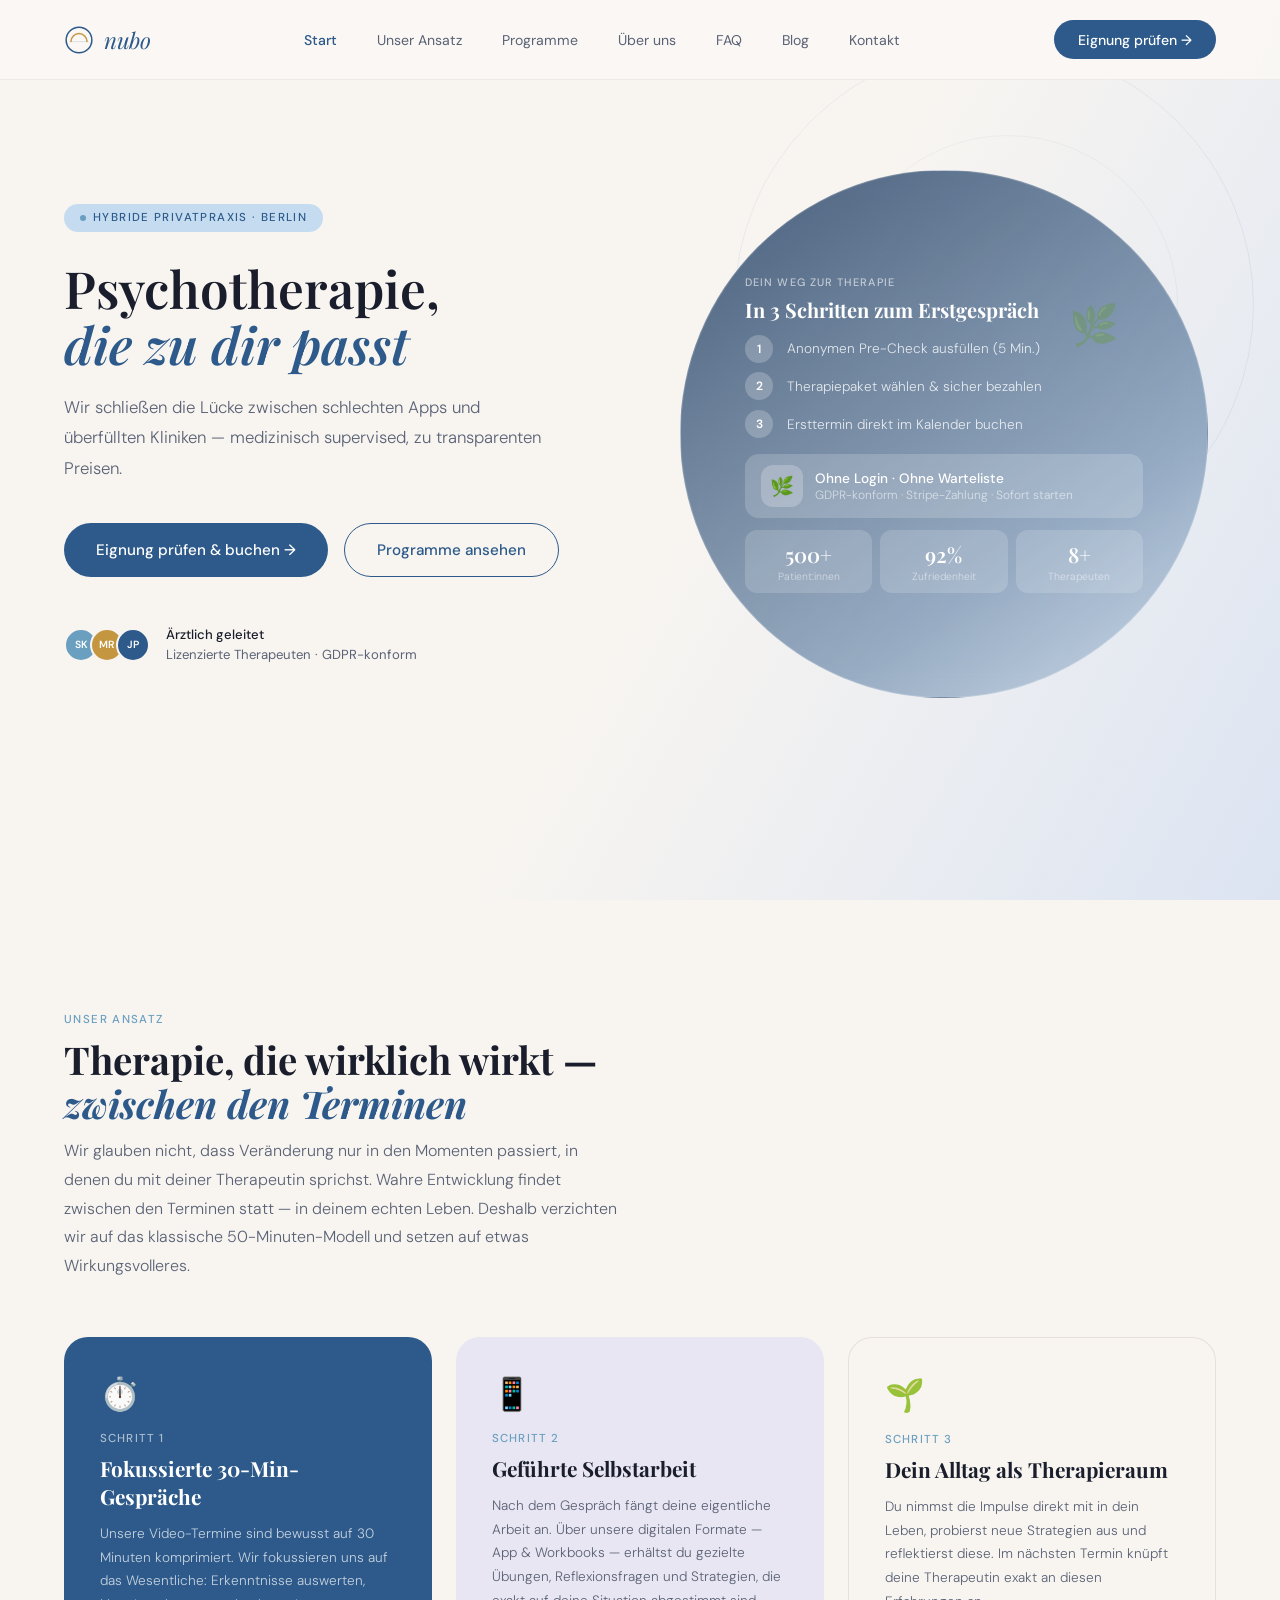
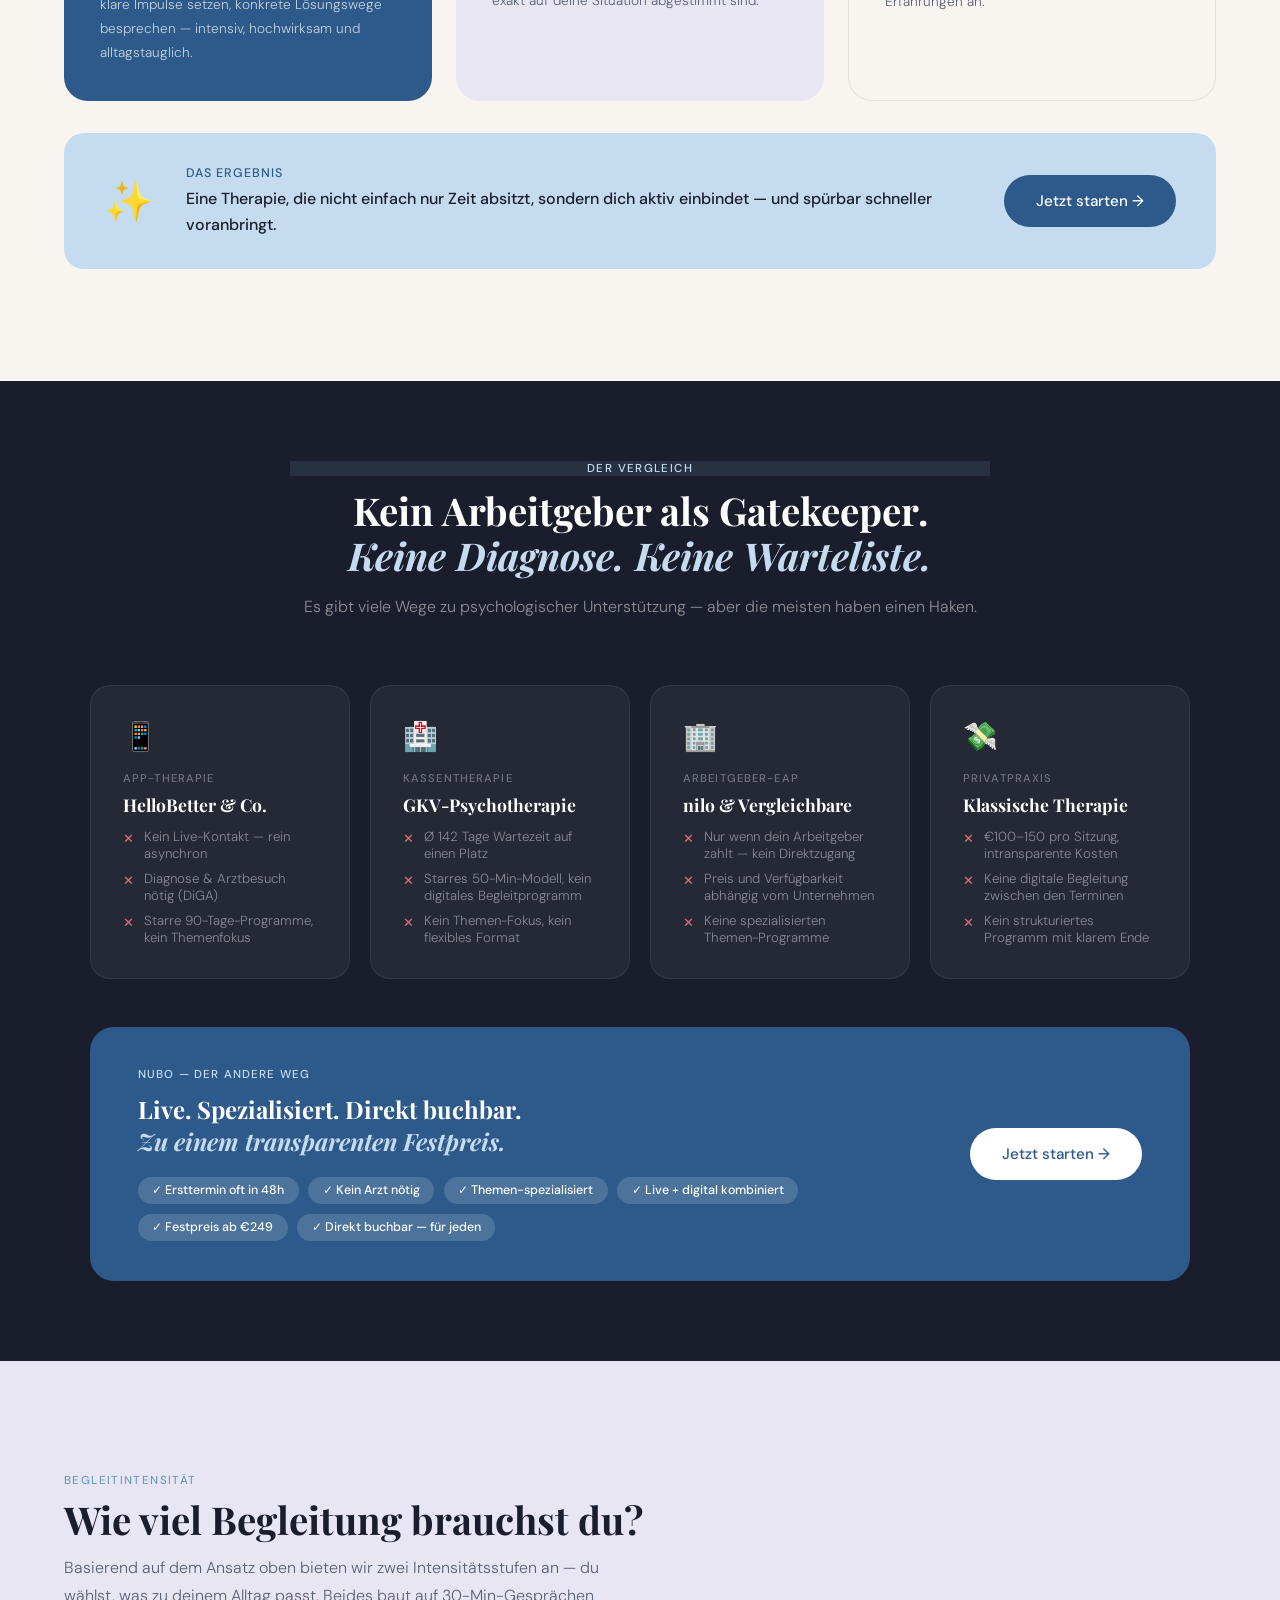
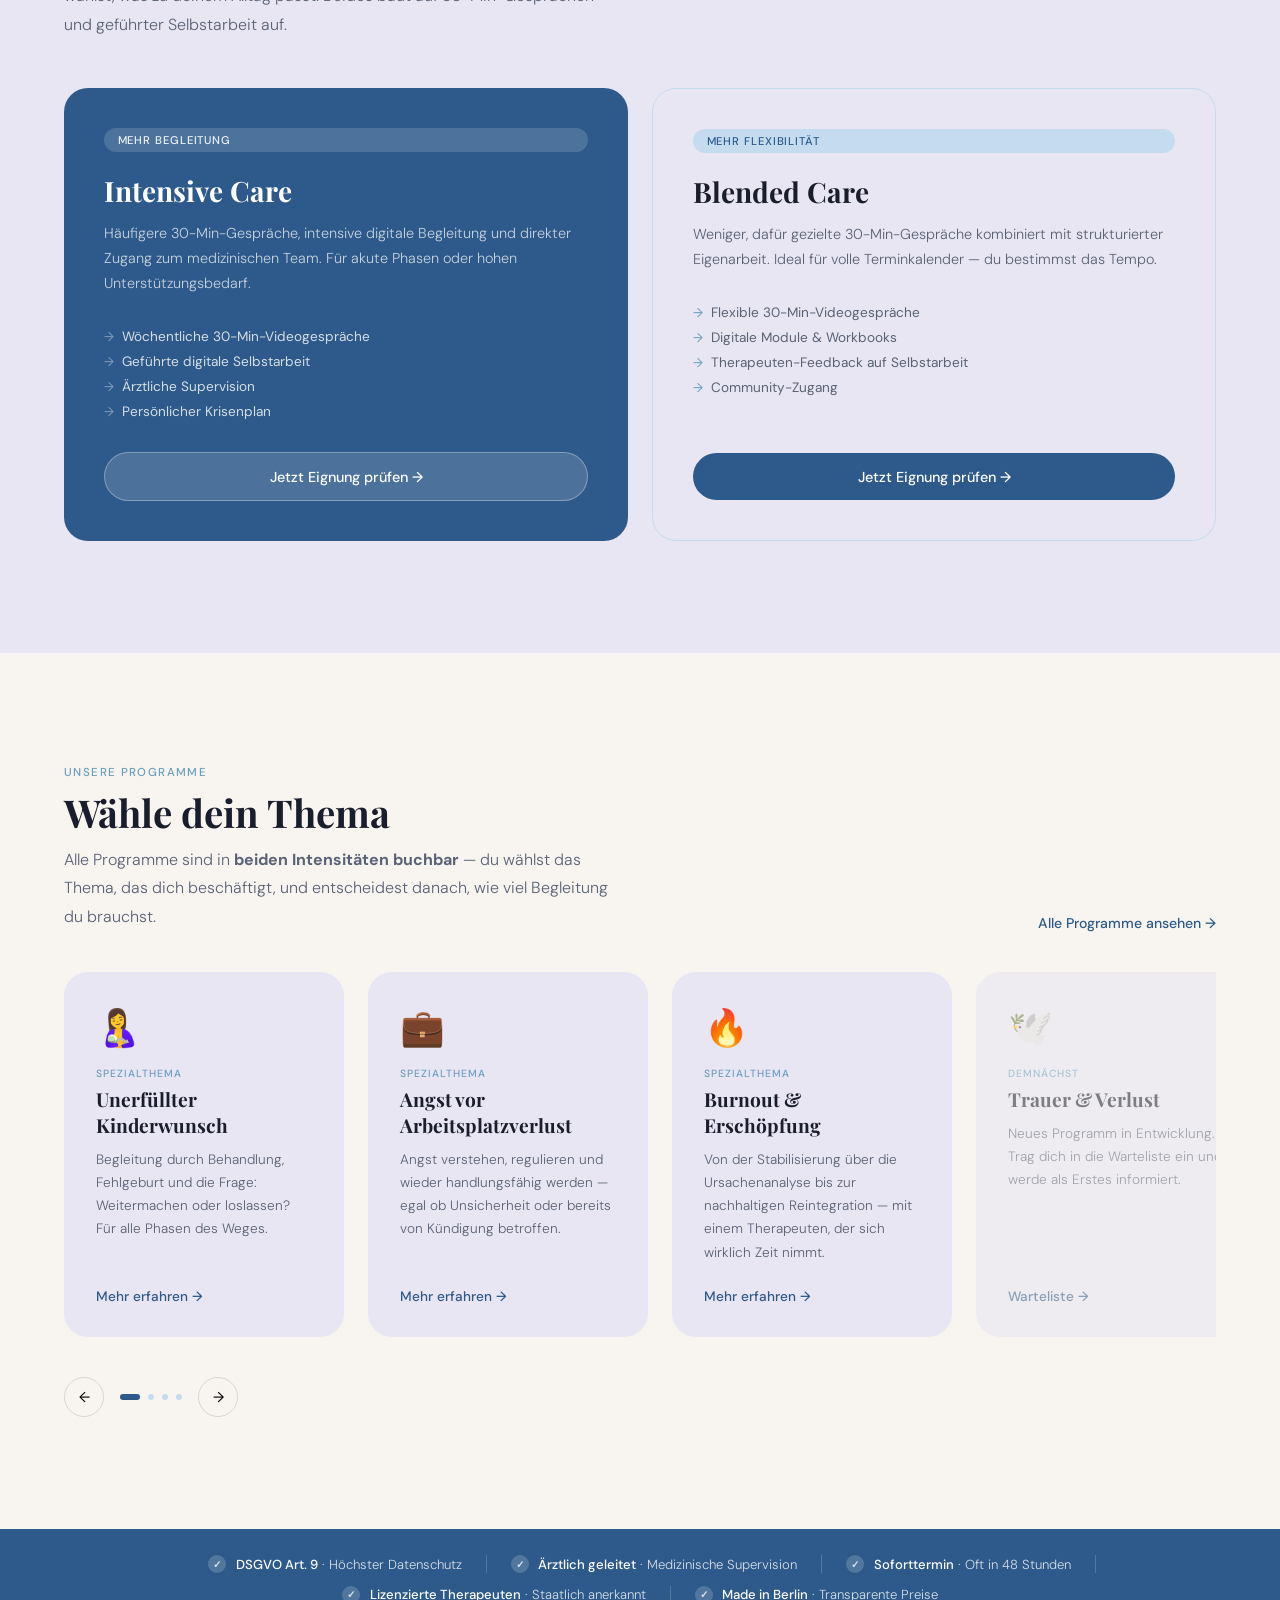
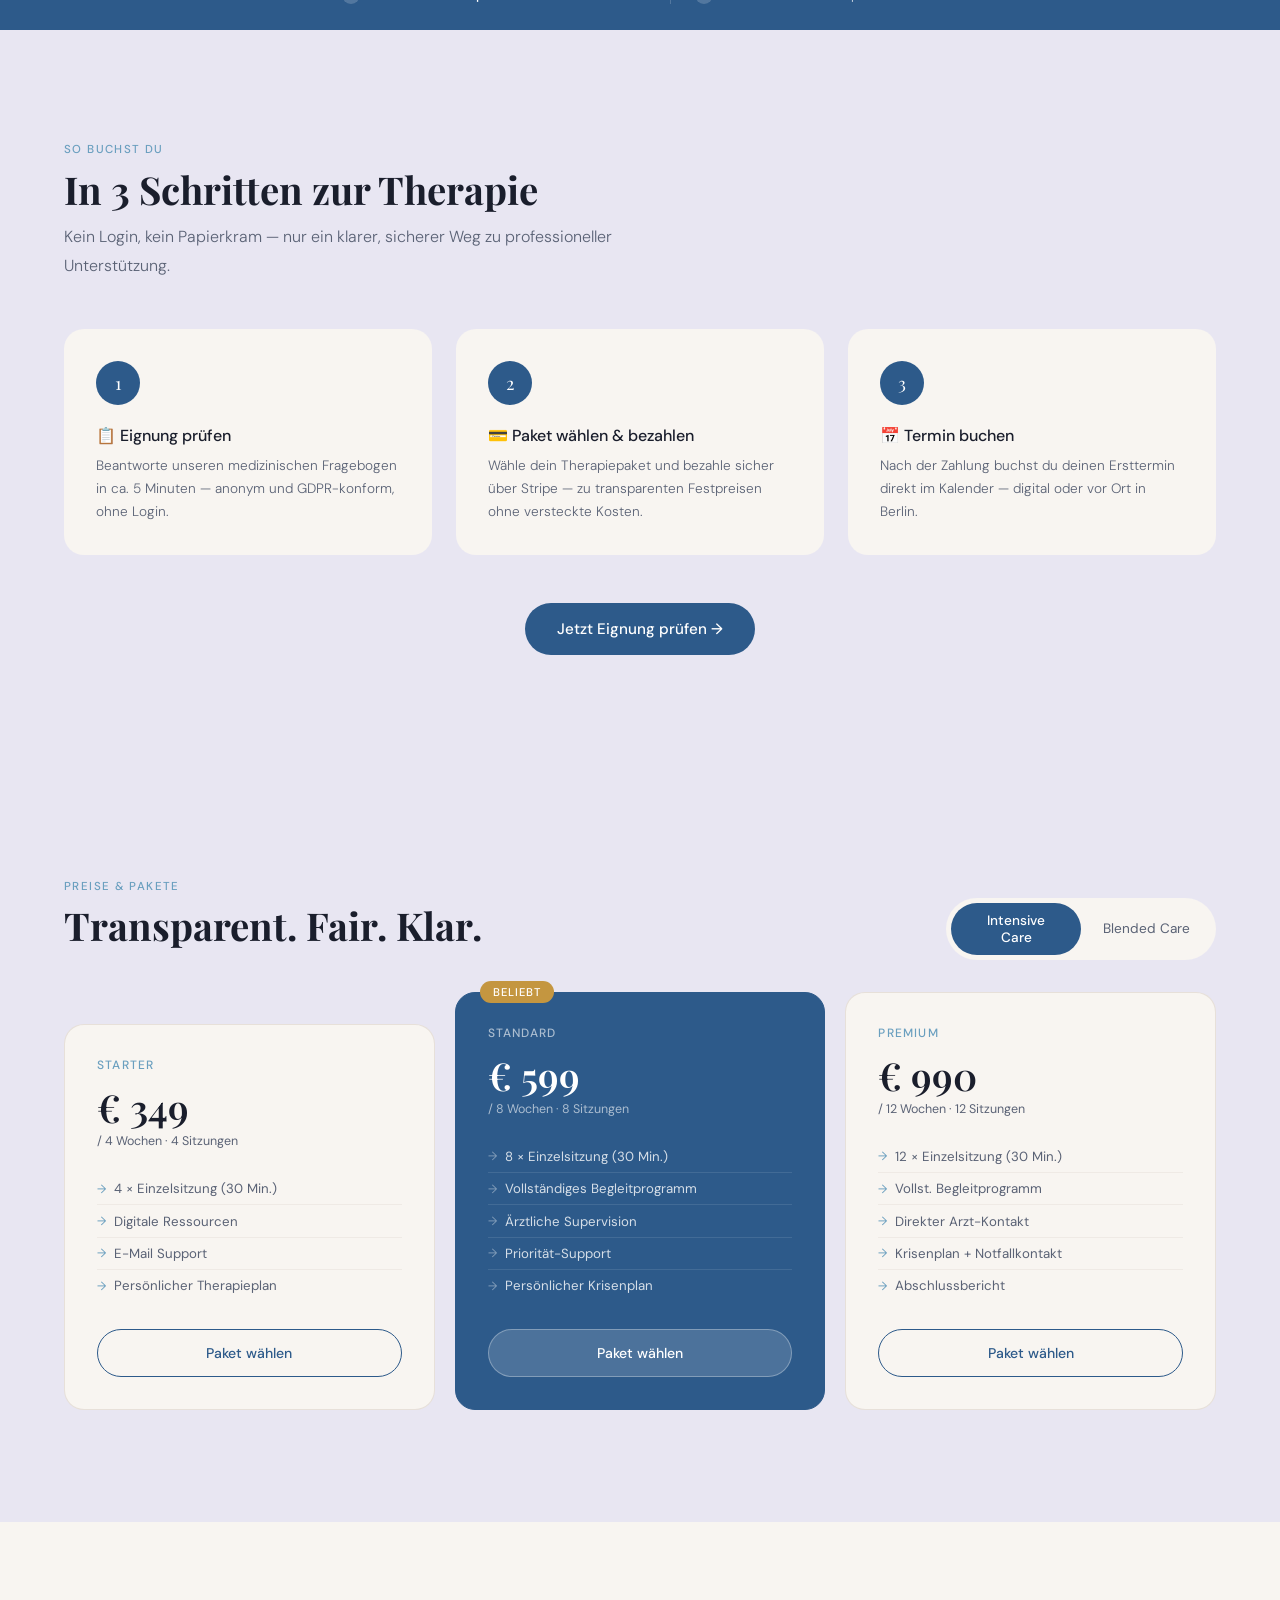
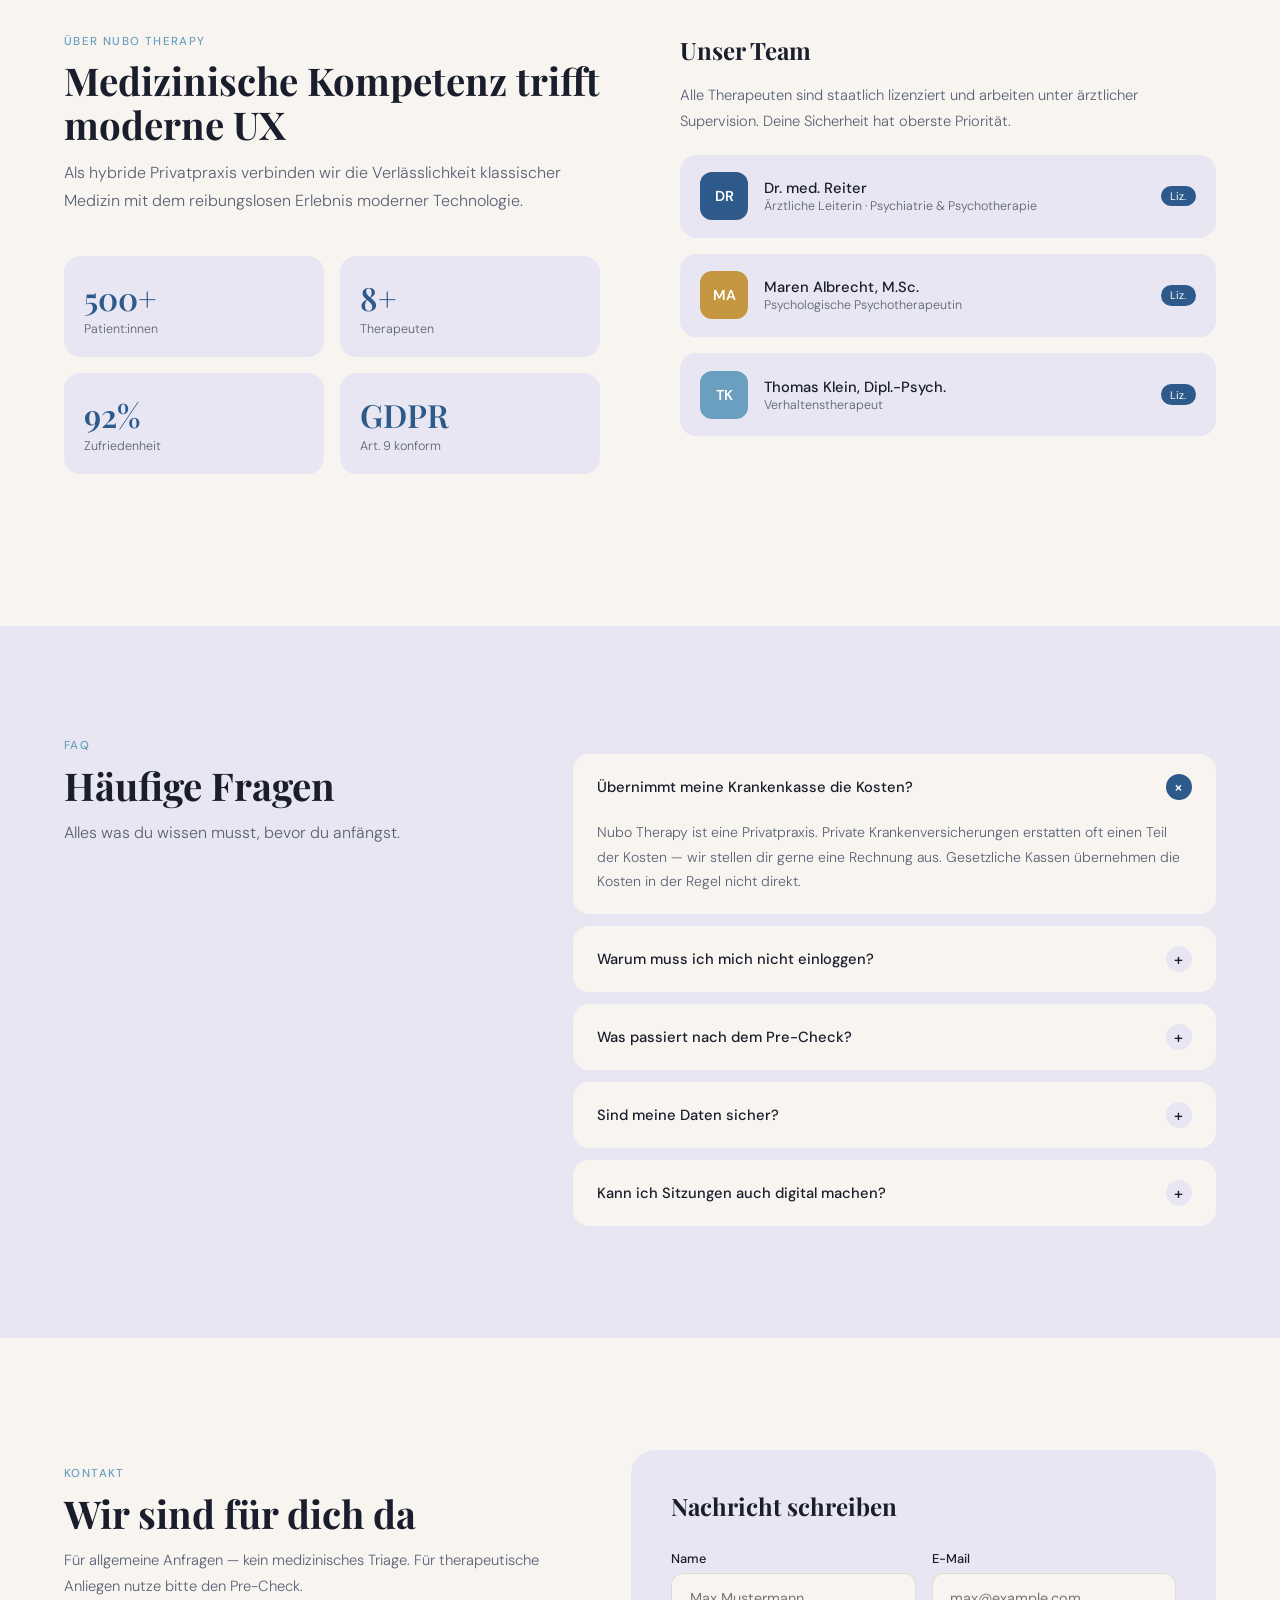
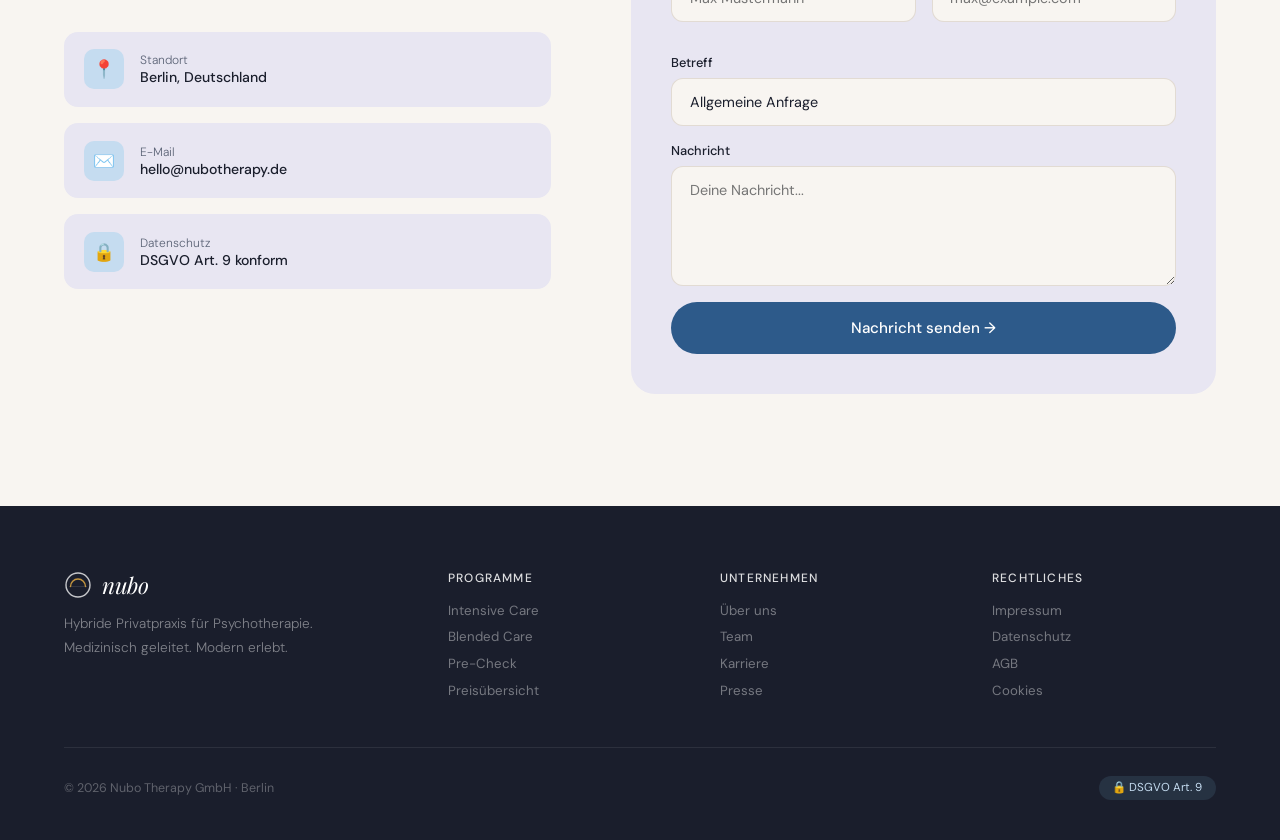
==== commit 3127f822: "revert: remove forest divider section" ====
--- a/index.html
+++ b/index.html
@@ -544,17 +544,6 @@
   </div>
 </section>
 
-<!-- FOREST DIVIDER -->
-<section style="position:relative;height:420px;overflow:hidden;display:flex;align-items:center;justify-content:center;">
-  <img src="https://i.ibb.co/1YqFRnYv/birmingham-museums-trust-THkb-ey-J8t-I-unsplash.jpg"
-       alt="Waldlandschaft"
-       style="position:absolute;inset:0;width:100%;height:100%;object-fit:cover;object-position:center;" />
-  <div style="position:absolute;inset:0;background:rgba(20,40,30,0.52);"></div>
-  <div style="position:relative;text-align:center;padding:0 5vw;">
-    <p style="font-family:'Playfair Display',serif;font-size:clamp(1.3rem,3vw,2rem);color:#fff;font-style:italic;line-height:1.5;max-width:680px;margin:0 auto;text-shadow:0 2px 12px rgba(0,0,0,0.4);">„Der Wald lehrt uns, dass Wachstum Zeit braucht —<br>und dass Stille heilsam ist."</p>
-  </div>
-</section>
-
 <!-- APPROACH -->
 <section id="approach">
   <span class="section-tag">Unser Ansatz</span>
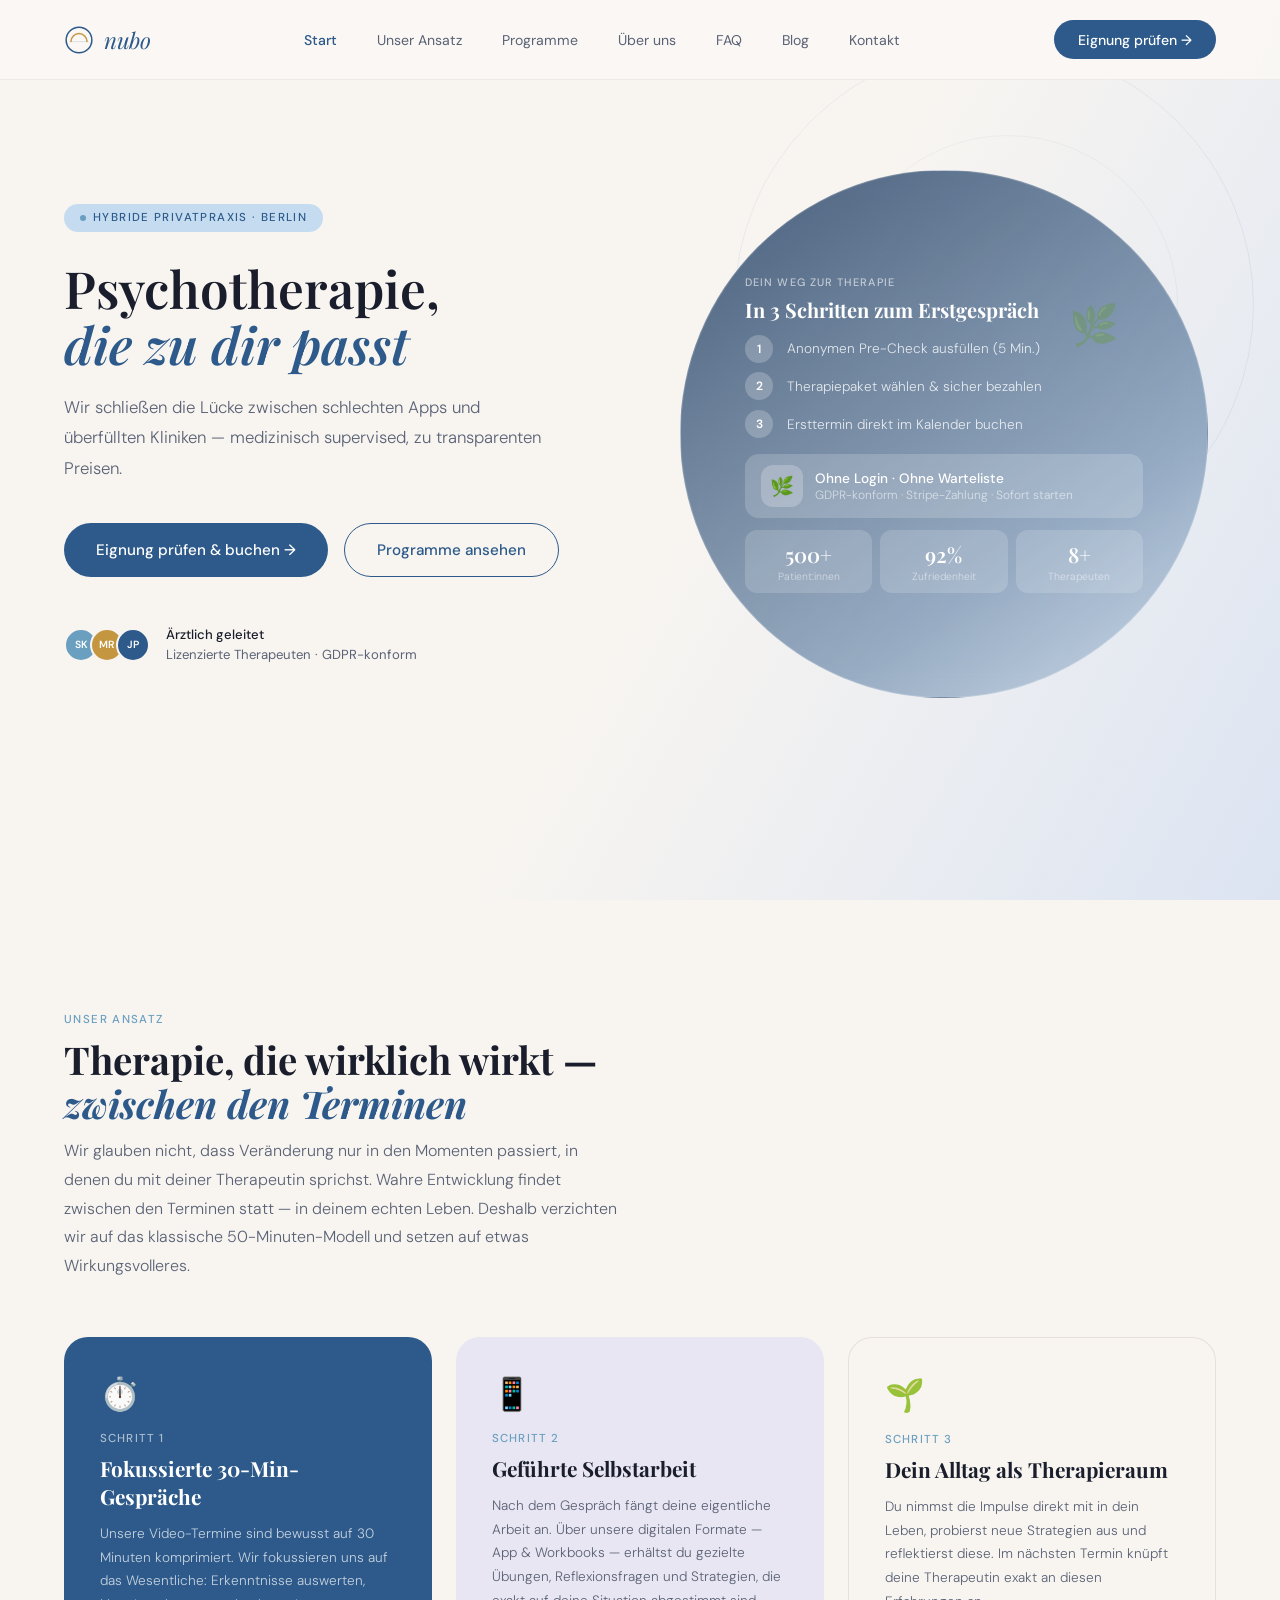
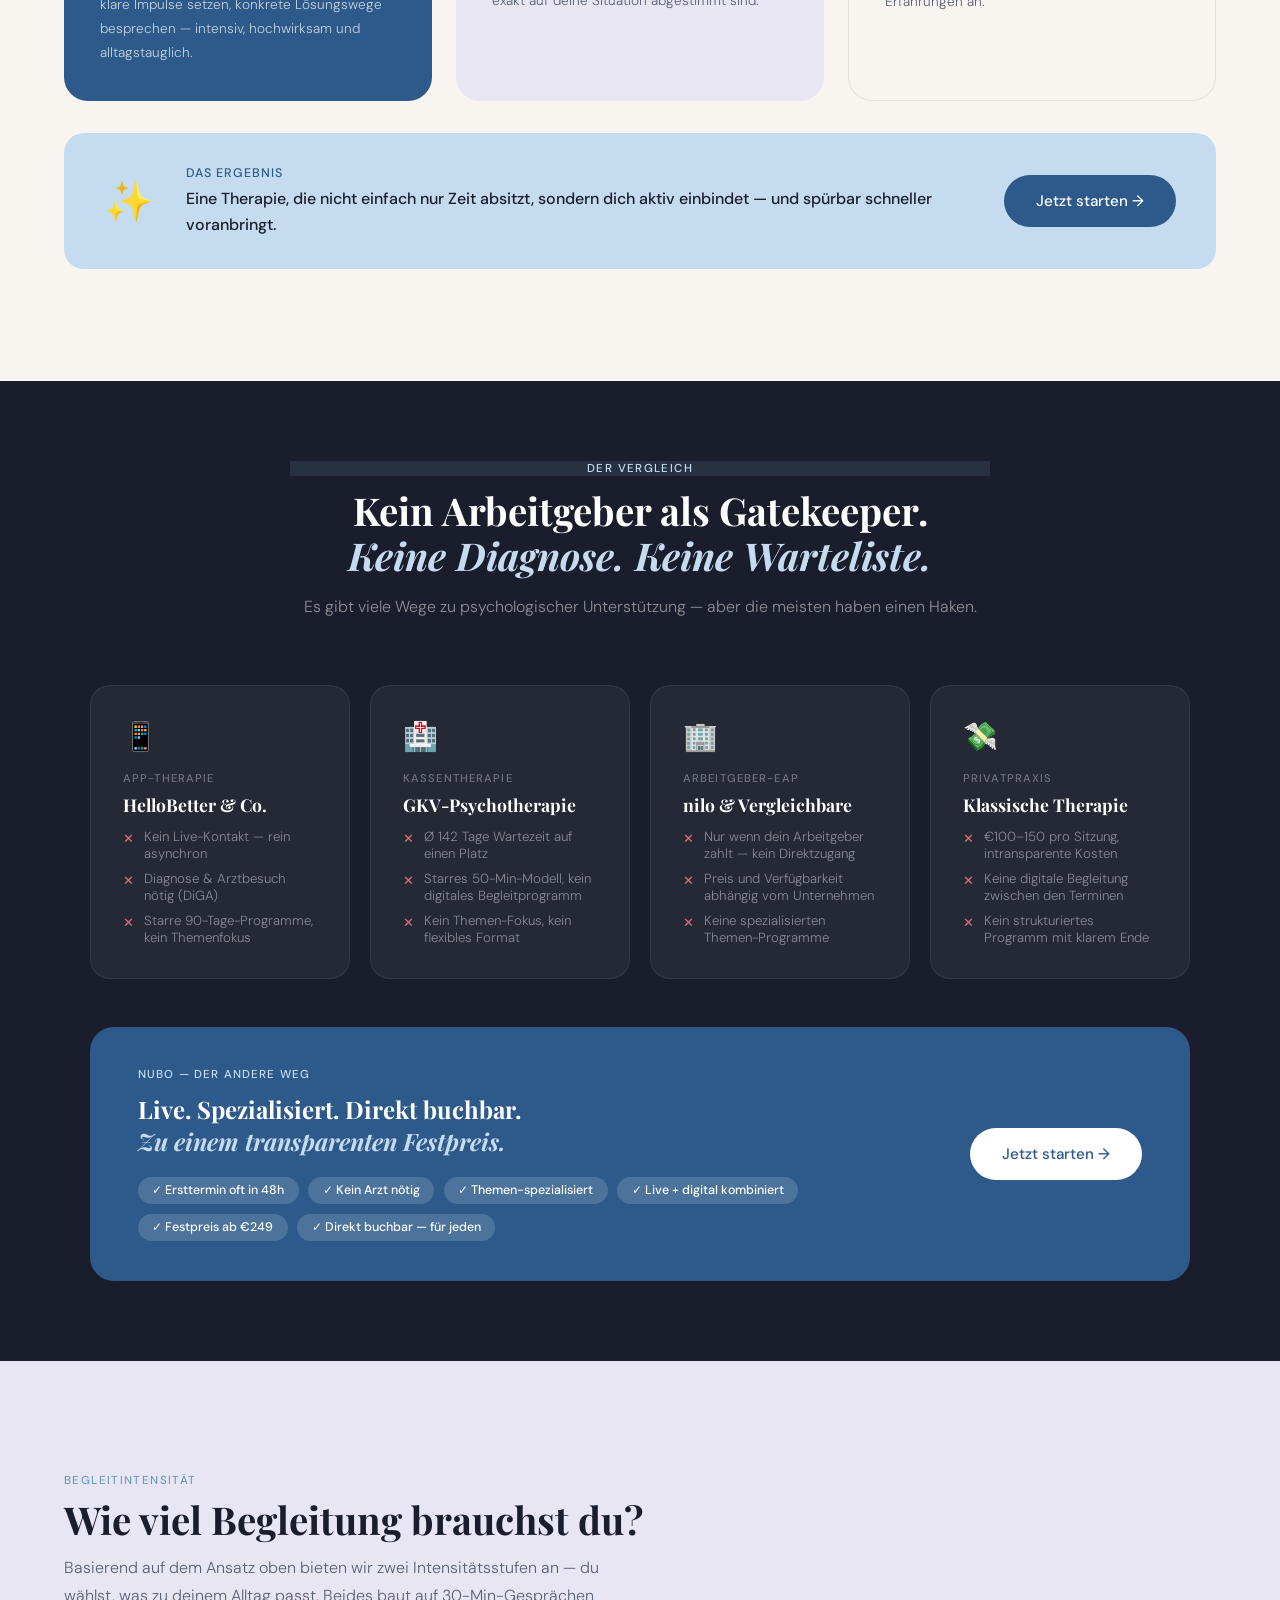
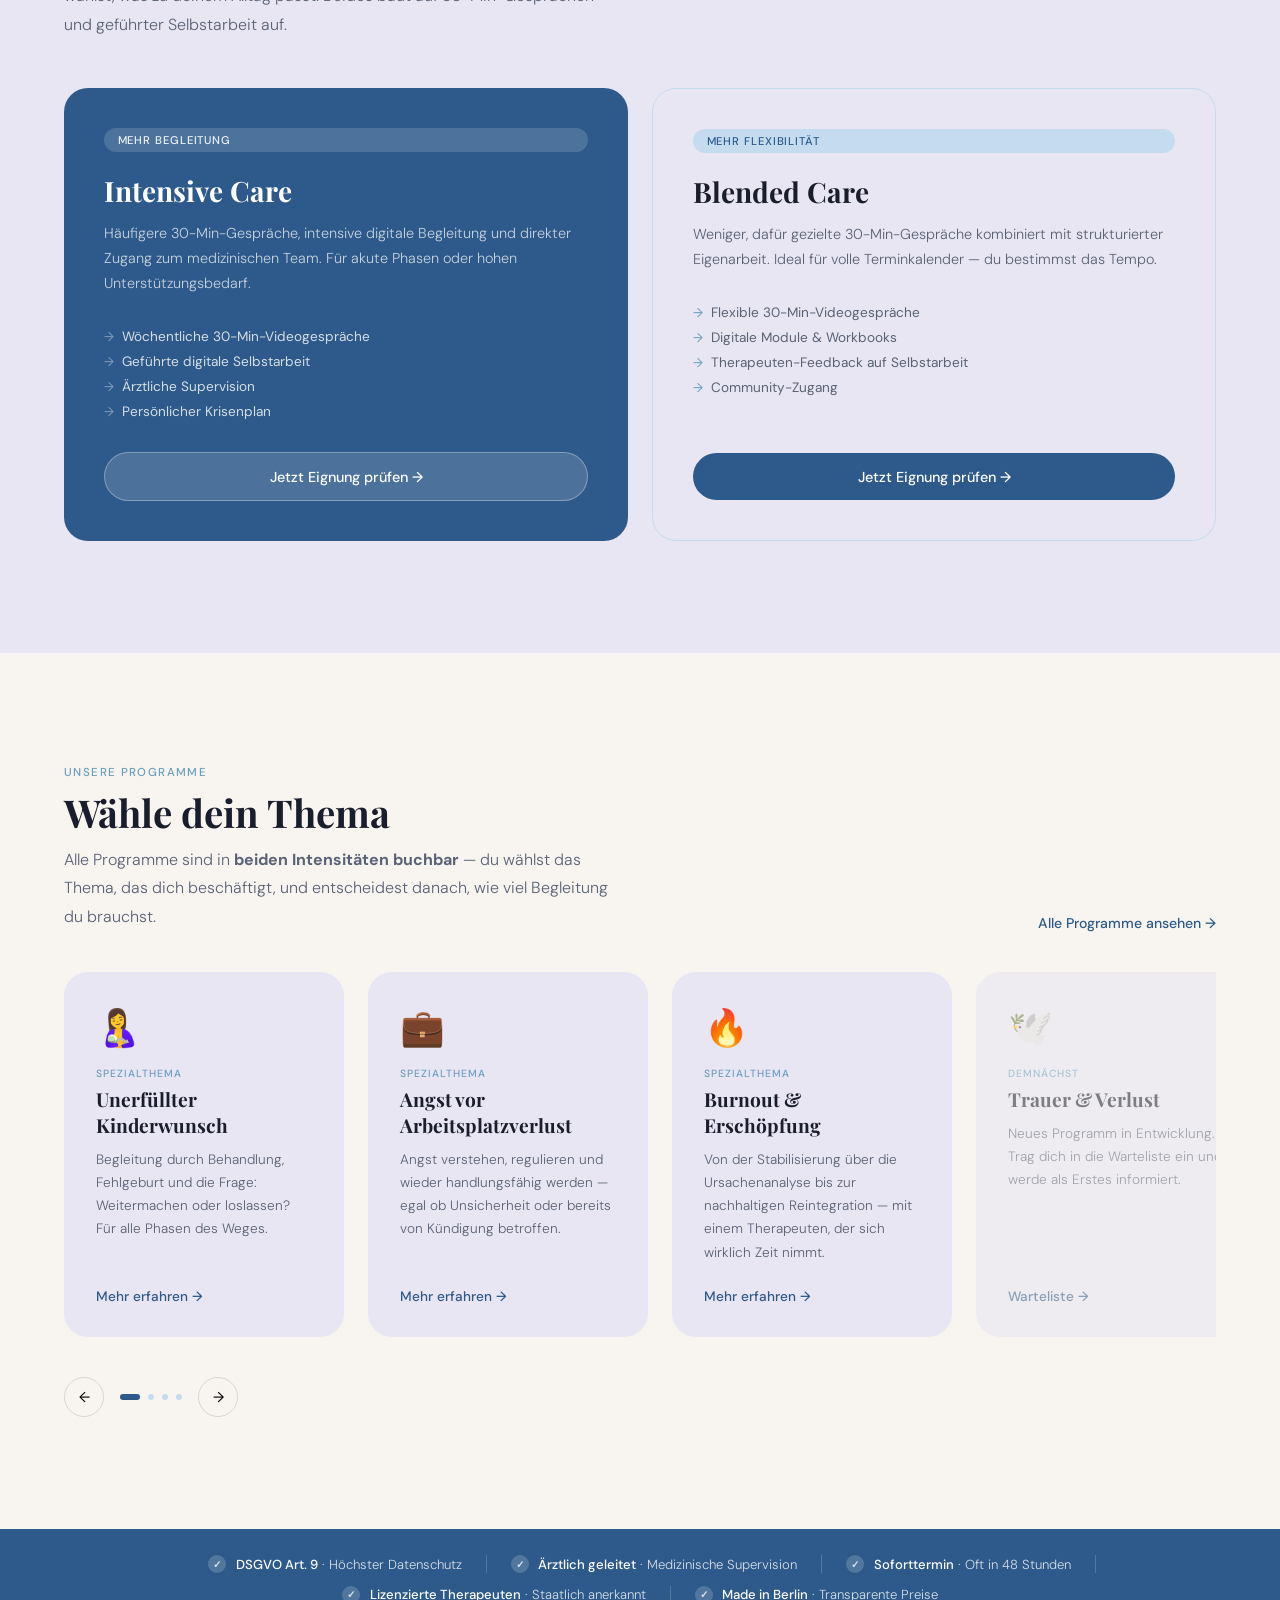
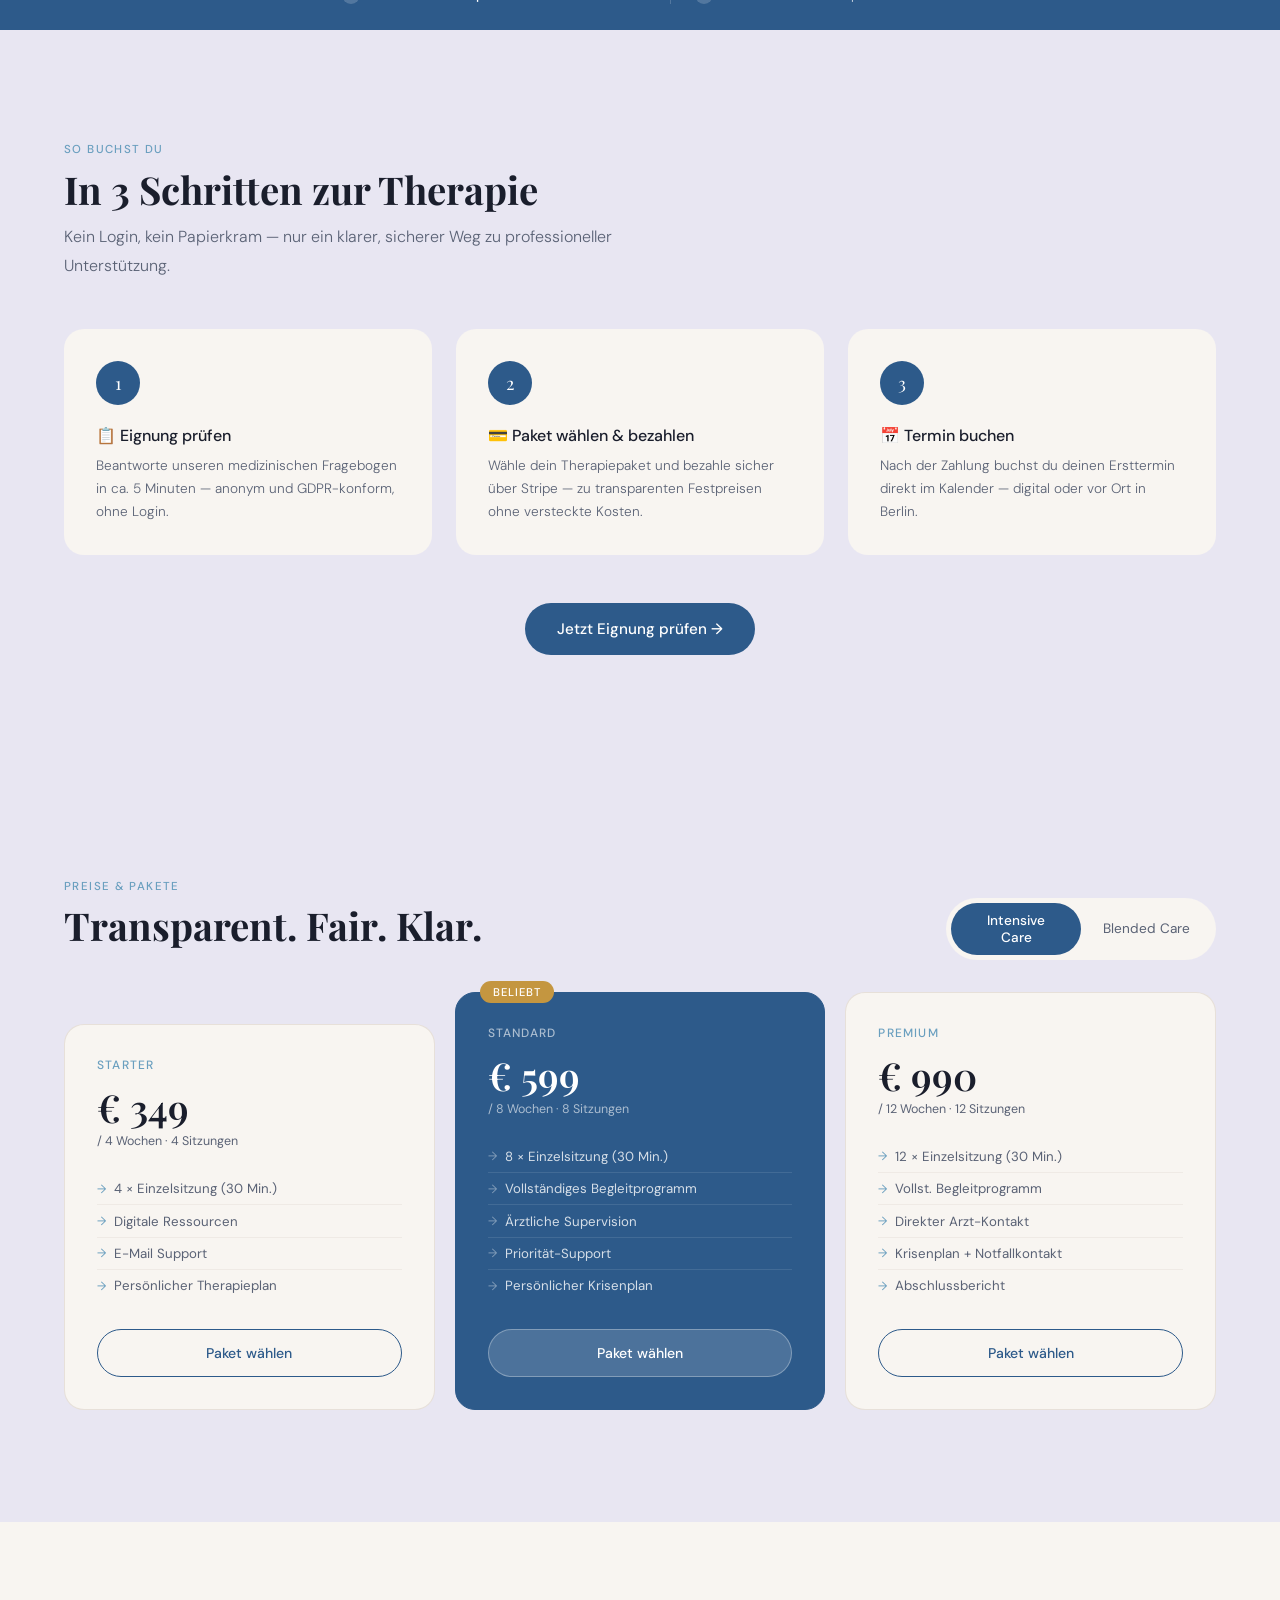
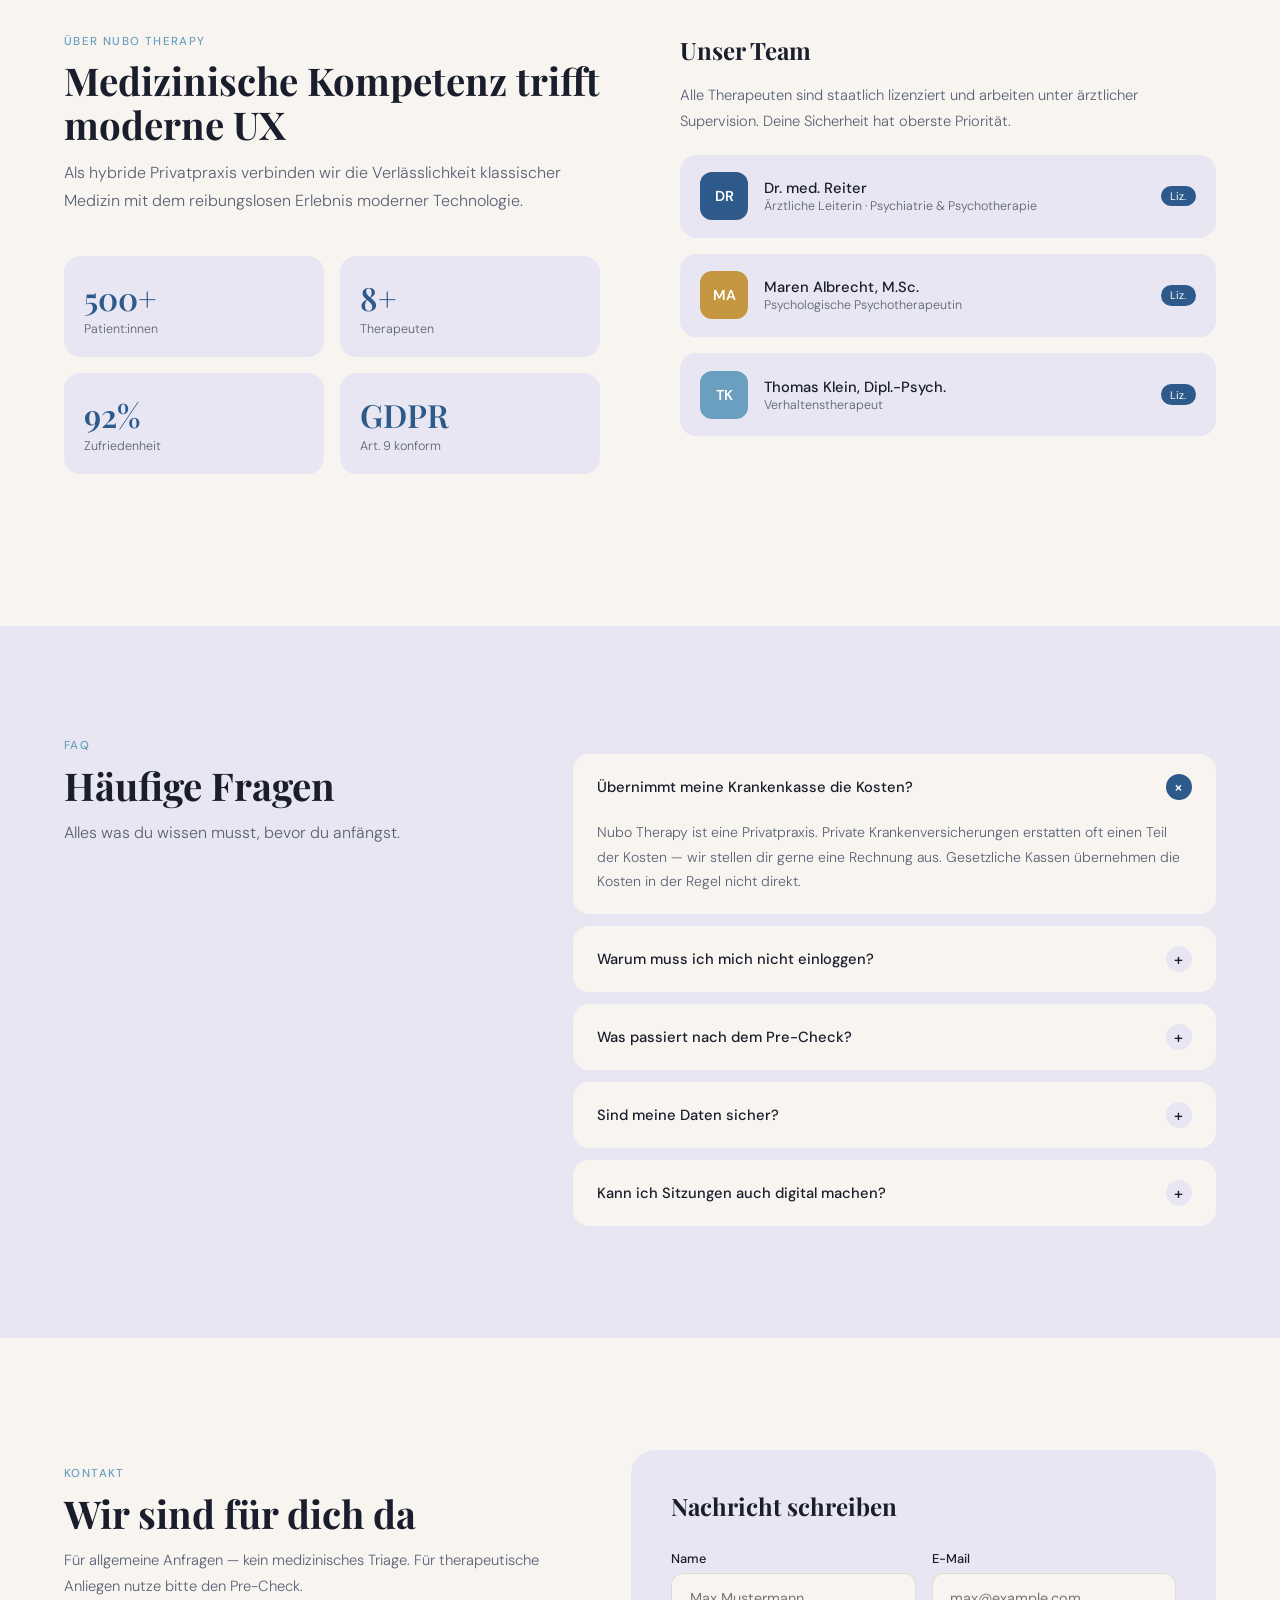
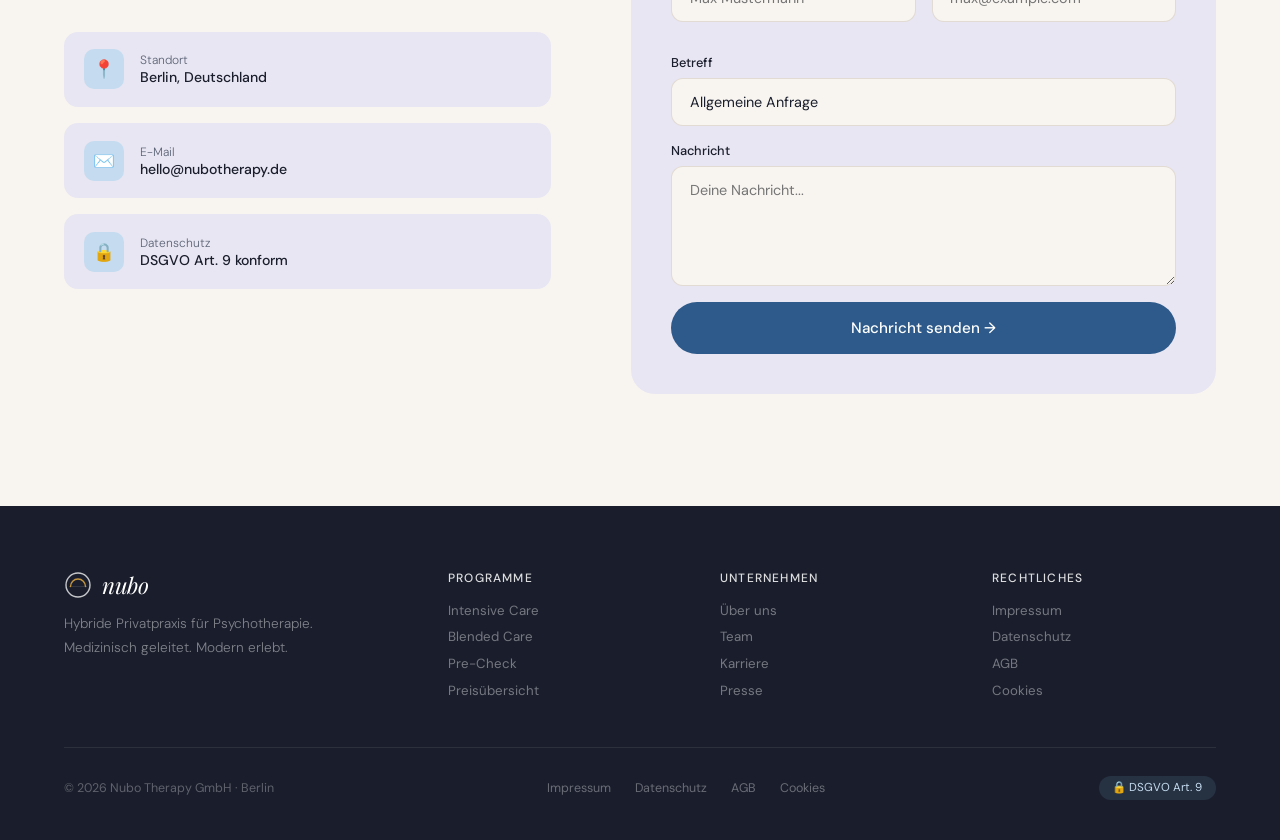
==== commit 018e1ffd: "feat: add legal links to footer bottom bar" ====
--- a/index.html
+++ b/index.html
@@ -323,8 +323,13 @@
     .footer-col ul { list-style: none; display: flex; flex-direction: column; gap: 0.6rem; }
     .footer-col ul li { font-size: 0.83rem; color: rgba(255,255,255,0.4); cursor: pointer; transition: color 0.2s; }
     .footer-col ul li:hover { color: rgba(255,255,255,0.75); }
+    .footer-col ul li a { display: block; color: inherit; text-decoration: none; transition: color 0.2s; }
+    .footer-col ul li a:hover { color: rgba(255,255,255,0.75); }
     .footer-bottom { border-top: 1px solid rgba(255,255,255,0.08); padding-top: 1.75rem; display: flex; justify-content: space-between; align-items: center; }
     .footer-bottom-left { font-size: 0.78rem; color: rgba(255,255,255,0.3); }
+    .footer-bottom-links { display: flex; gap: 1.5rem; }
+    .footer-bottom-links a { font-size: 0.78rem; color: rgba(255,255,255,0.35); text-decoration: none; transition: color 0.2s; }
+    .footer-bottom-links a:hover { color: rgba(255,255,255,0.7); }
     .footer-gdpr { display: inline-flex; align-items: center; gap: 6px; background: rgba(106,159,191,0.15); color: var(--green-pale); padding: 0.3rem 0.85rem; border-radius: 100px; font-size: 0.72rem; }
 
     /* ── MODAL ── */
@@ -1008,33 +1013,39 @@
     <div class="footer-col">
       <h4>Programme</h4>
       <ul>
-        <li>Intensive Care</li>
-        <li>Blended Care</li>
-        <li>Pre-Check</li>
-        <li>Preisübersicht</li>
+        <li><a href="#programs">Intensive Care</a></li>
+        <li><a href="#programs">Blended Care</a></li>
+        <li><a href="#programs">Pre-Check</a></li>
+        <li><a href="#pricing">Preisübersicht</a></li>
       </ul>
     </div>
     <div class="footer-col">
       <h4>Unternehmen</h4>
       <ul>
-        <li>Über uns</li>
-        <li>Team</li>
-        <li>Karriere</li>
-        <li>Presse</li>
+        <li><a href="#about">Über uns</a></li>
+        <li><a href="#about">Team</a></li>
+        <li><a href="#contact">Karriere</a></li>
+        <li><a href="#contact">Presse</a></li>
       </ul>
     </div>
     <div class="footer-col">
       <h4>Rechtliches</h4>
       <ul>
-        <li>Impressum</li>
-        <li>Datenschutz</li>
-        <li>AGB</li>
-        <li>Cookies</li>
+        <li><a href="impressum.html">Impressum</a></li>
+        <li><a href="datenschutz.html">Datenschutz</a></li>
+        <li><a href="#contact">AGB</a></li>
+        <li><a href="#contact">Cookies</a></li>
       </ul>
     </div>
   </div>
   <div class="footer-bottom">
     <div class="footer-bottom-left">© 2026 Nubo Therapy GmbH · Berlin</div>
+    <div class="footer-bottom-links">
+      <a href="impressum.html">Impressum</a>
+      <a href="datenschutz.html">Datenschutz</a>
+      <a href="#contact">AGB</a>
+      <a href="#contact">Cookies</a>
+    </div>
     <div class="footer-gdpr">🔒 DSGVO Art. 9</div>
   </div>
 </footer>
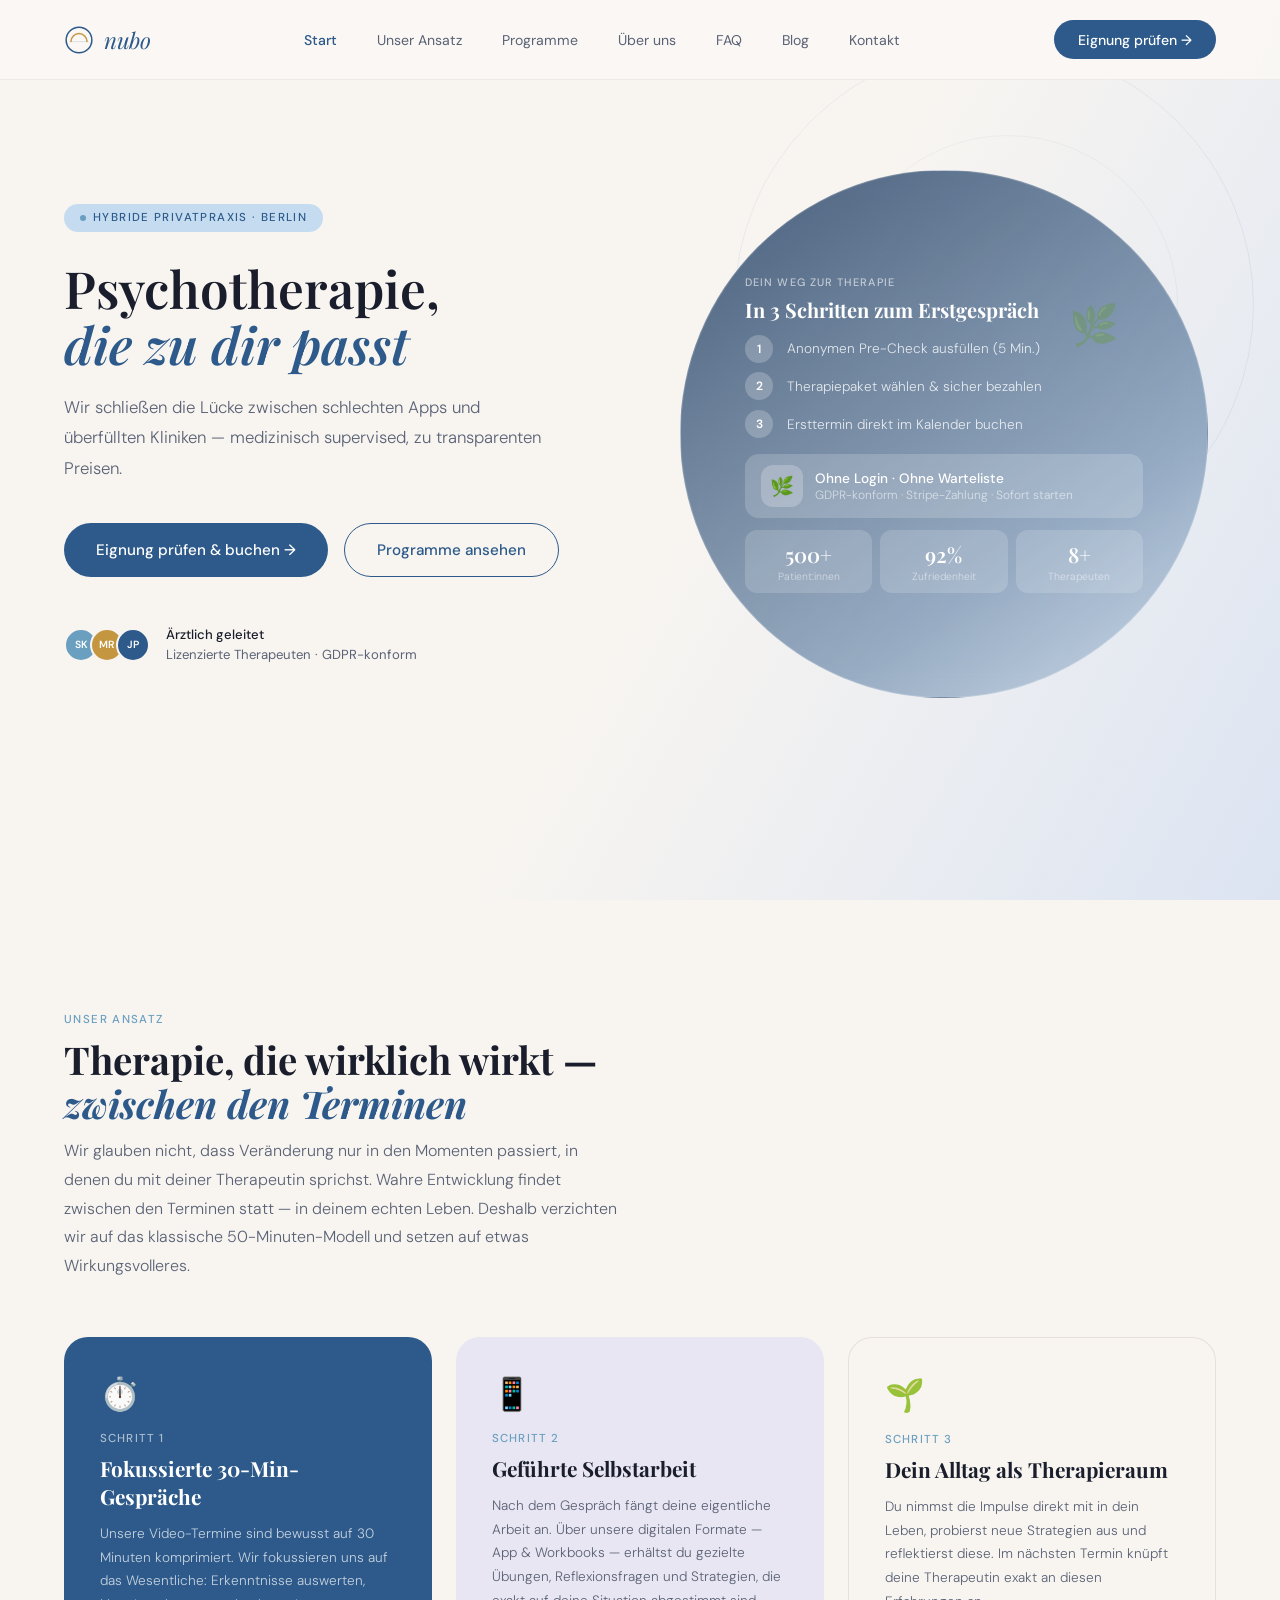
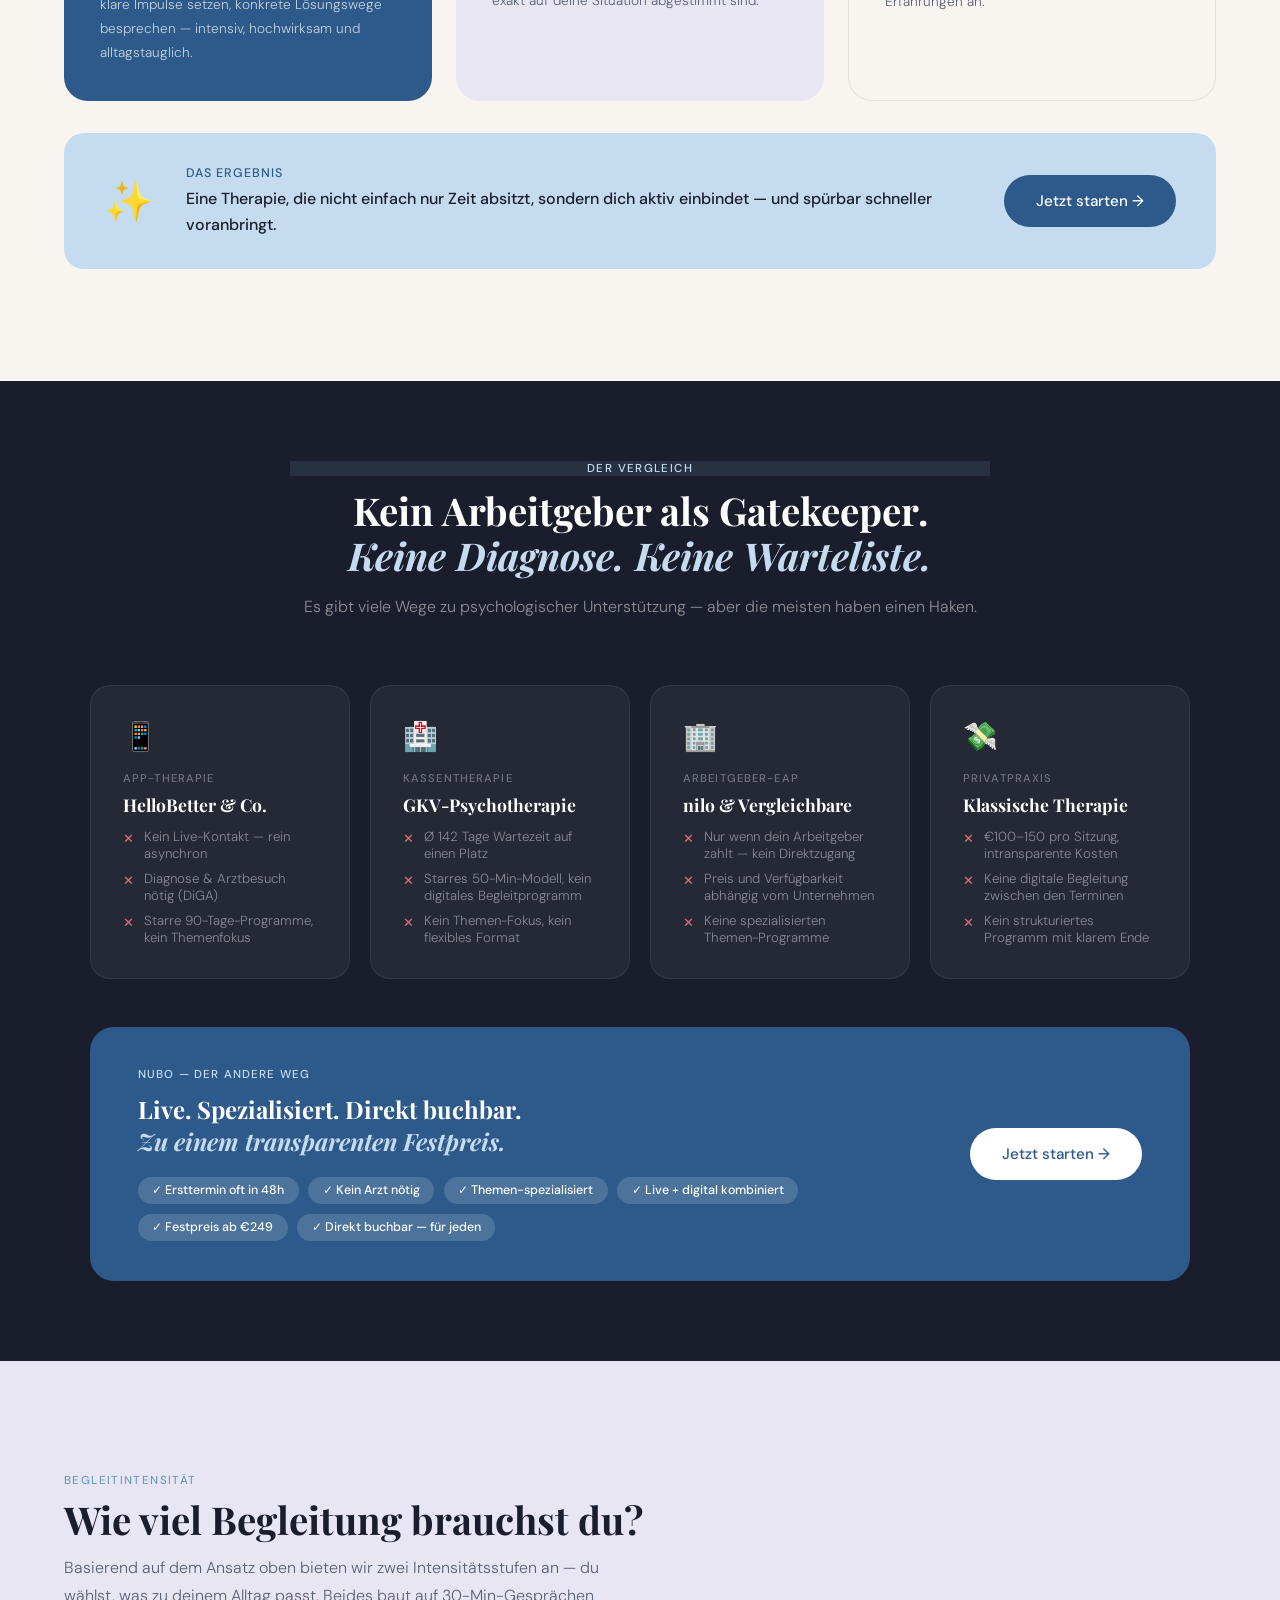
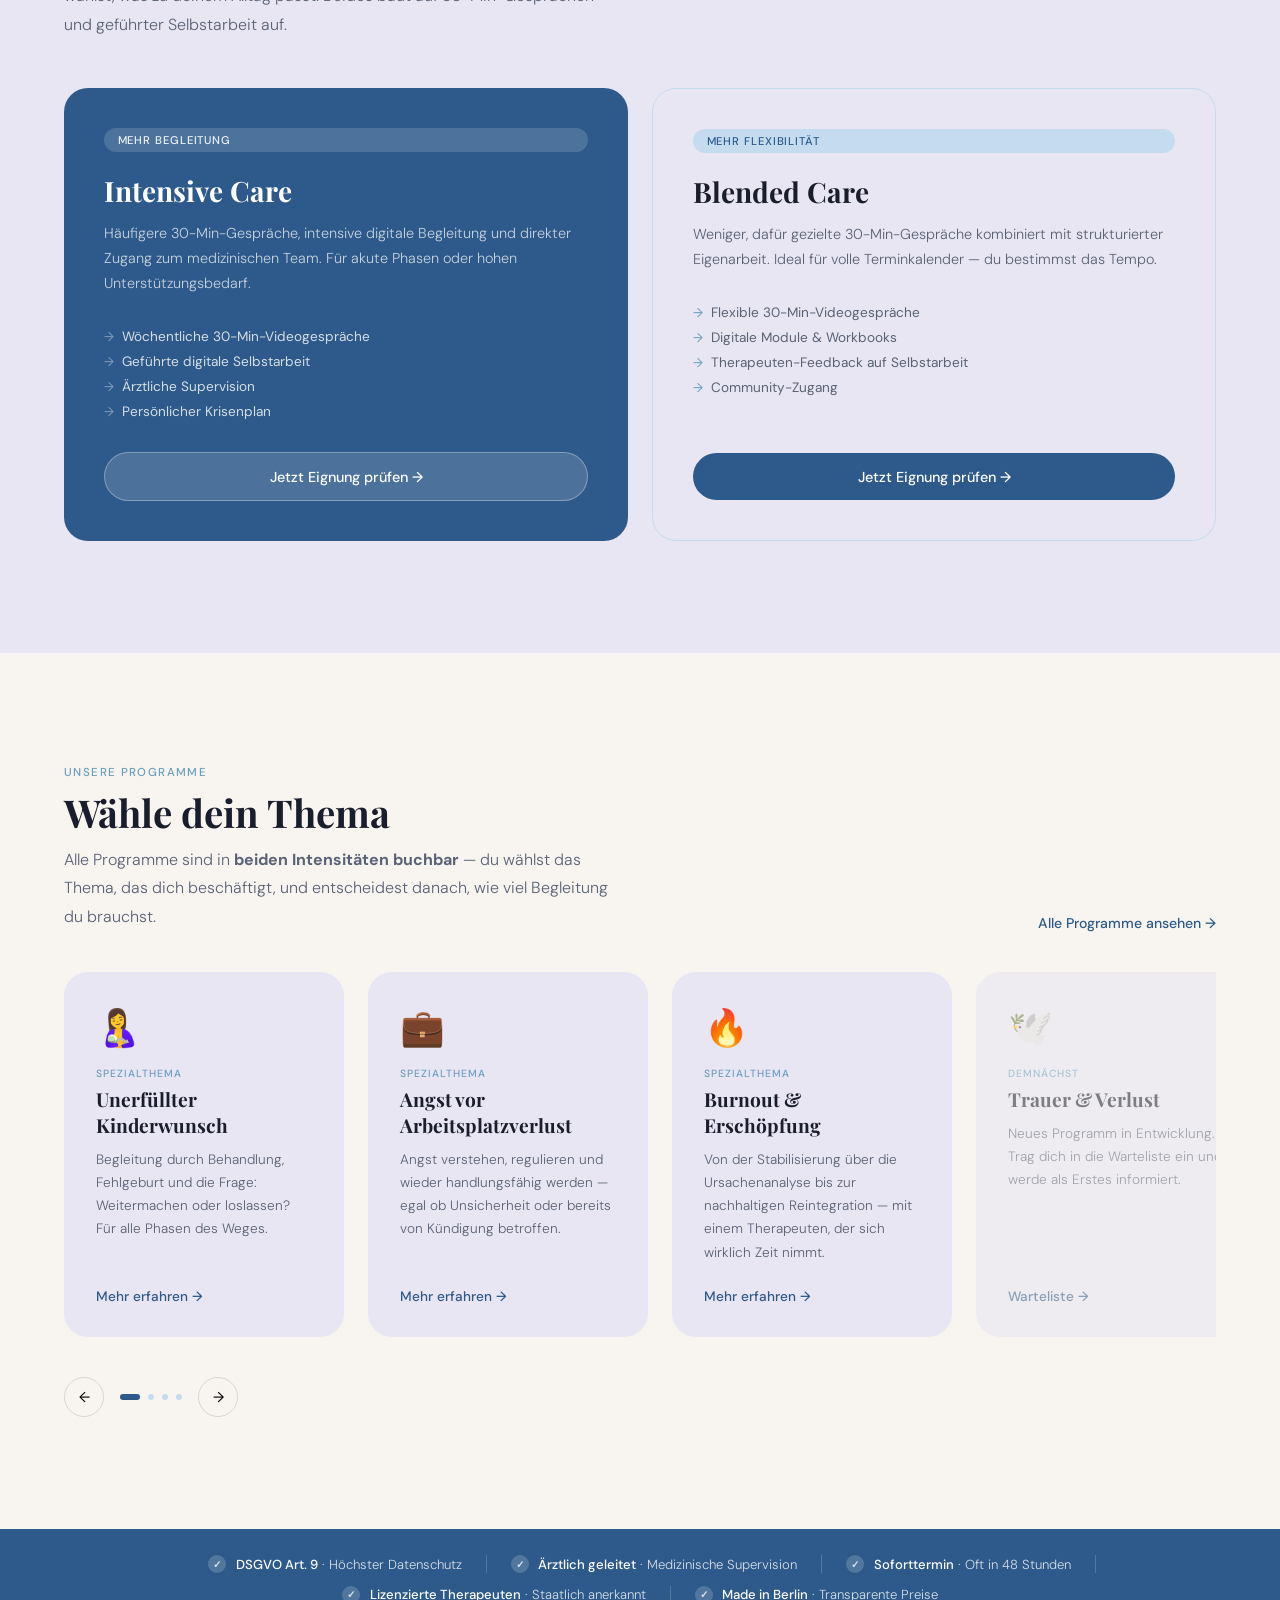
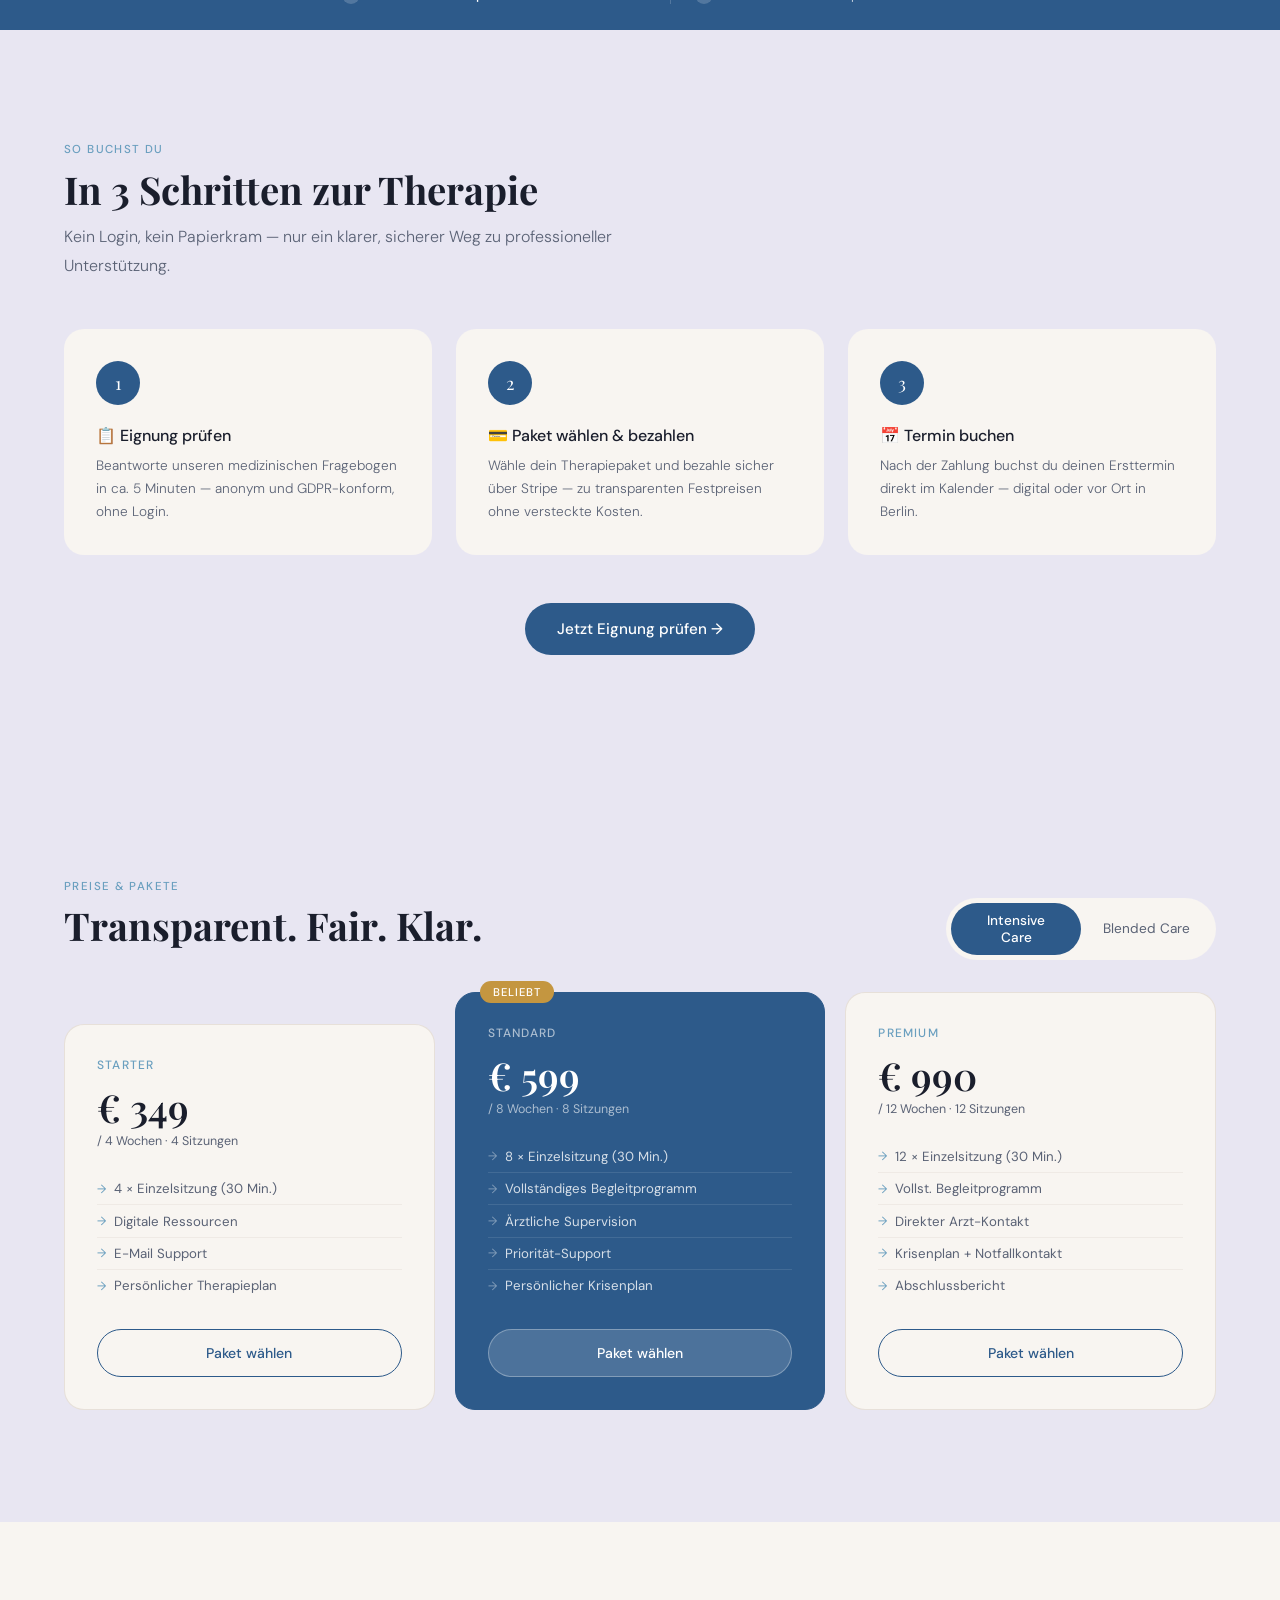
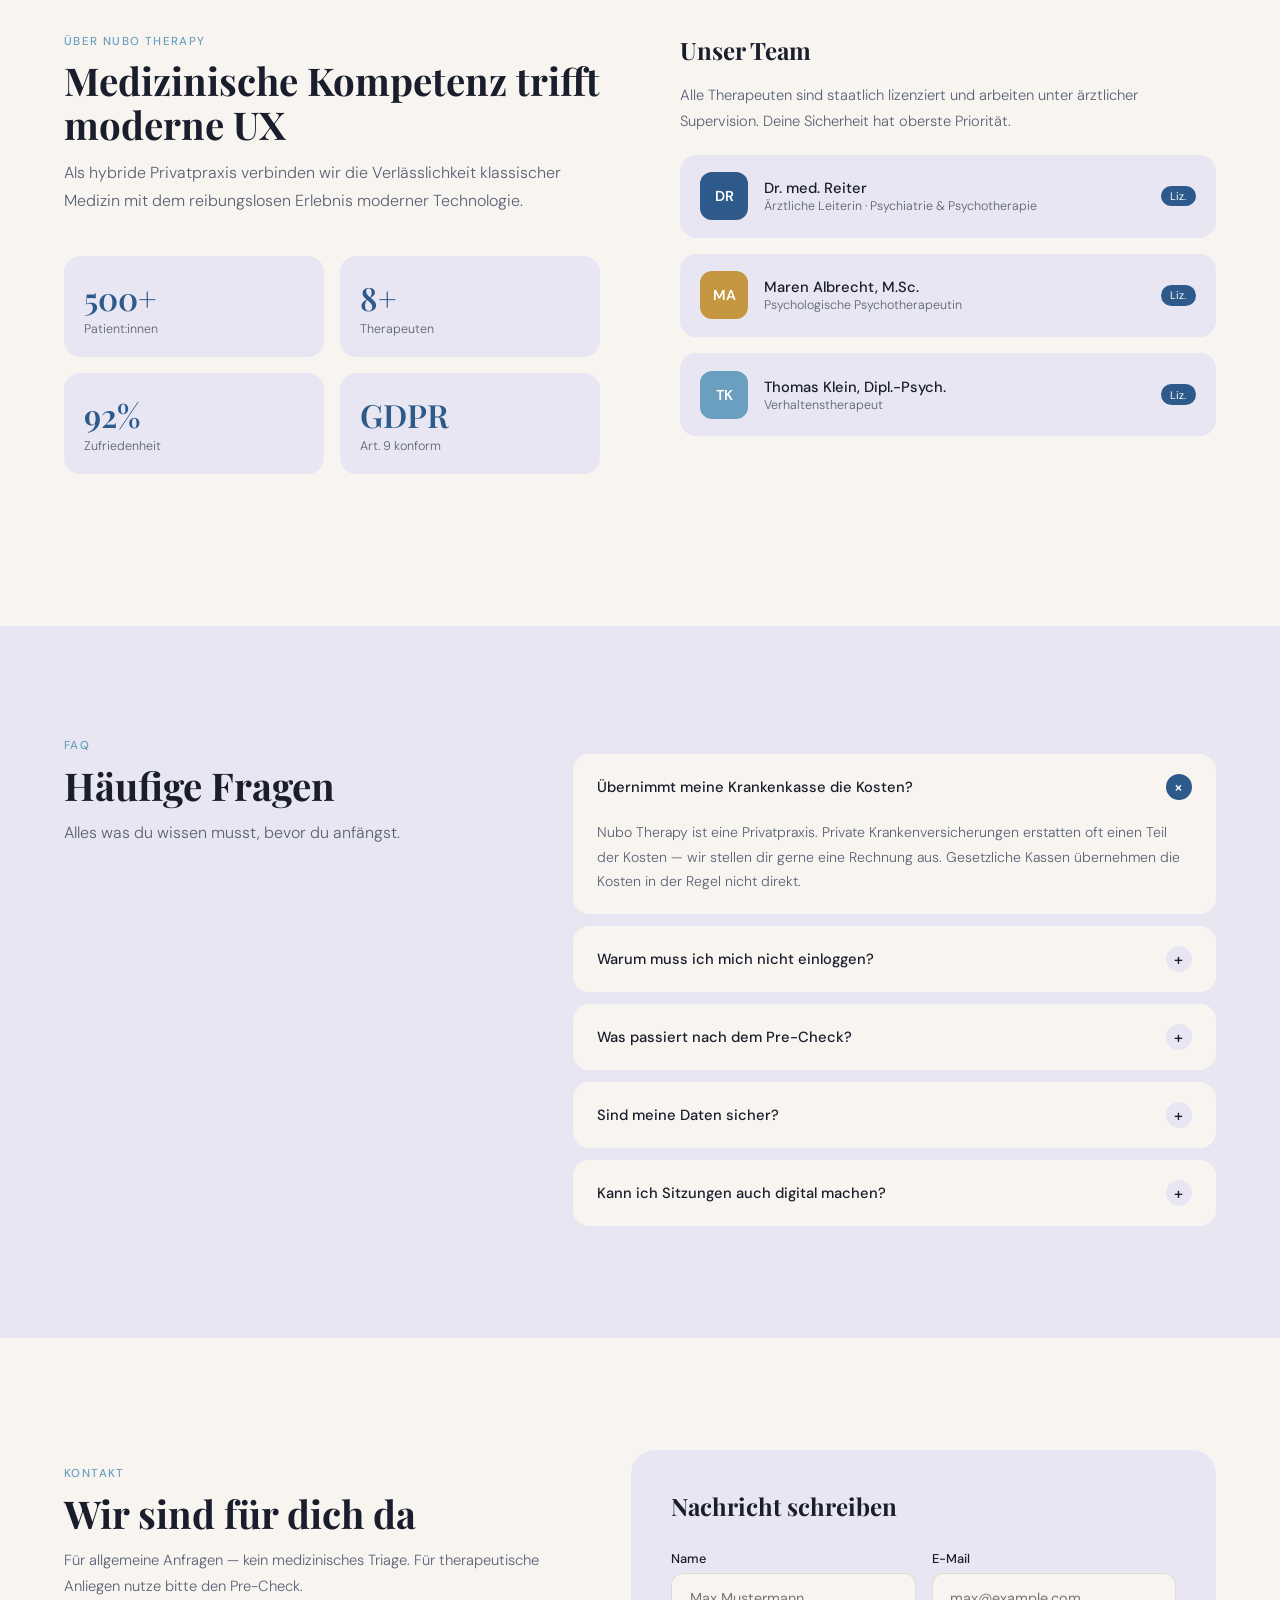
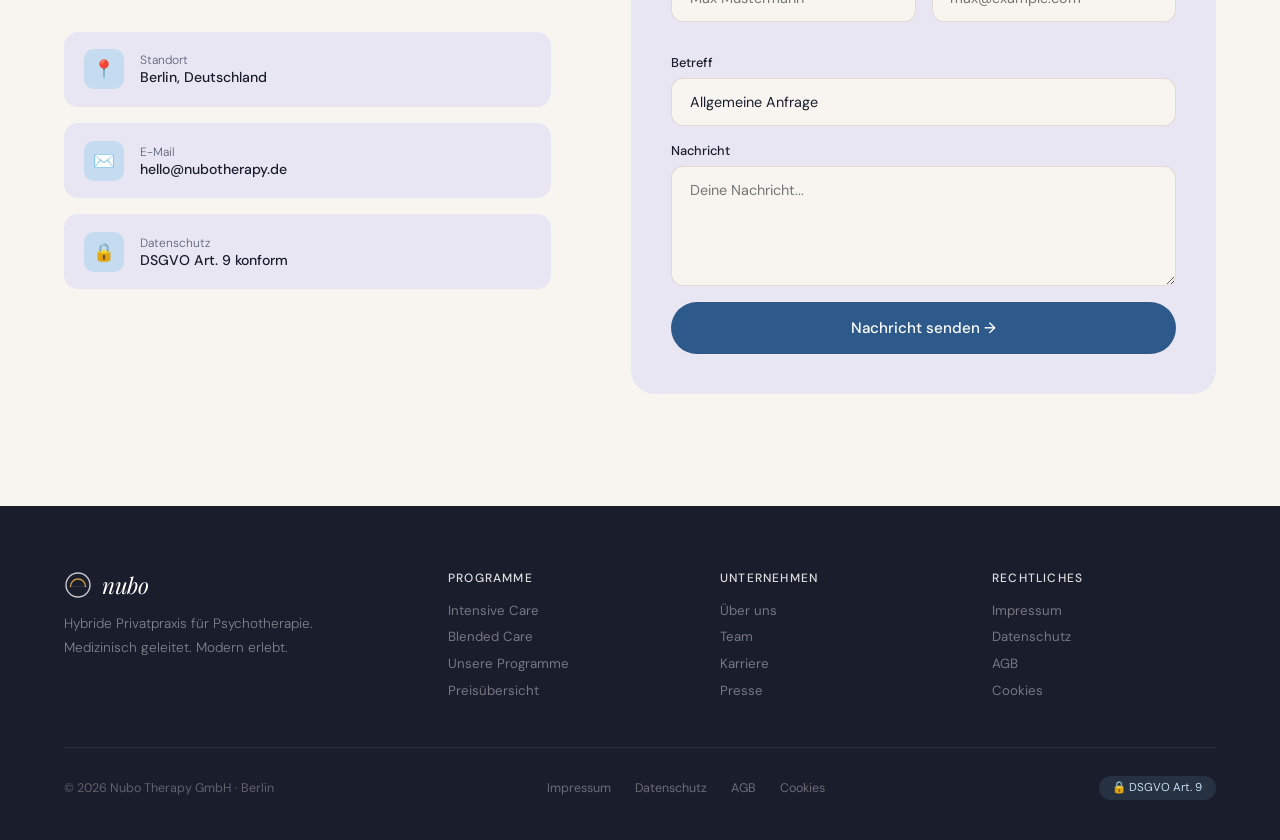
==== commit 9fcb91dc: "fix: footer Programme links point to correct sections" ====
--- a/index.html
+++ b/index.html
@@ -1013,9 +1013,9 @@
     <div class="footer-col">
       <h4>Programme</h4>
       <ul>
-        <li><a href="#programs">Intensive Care</a></li>
-        <li><a href="#programs">Blended Care</a></li>
-        <li><a href="#programs">Pre-Check</a></li>
+        <li><a href="#intensities">Intensive Care</a></li>
+        <li><a href="#intensities">Blended Care</a></li>
+        <li><a href="#programs">Unsere Programme</a></li>
         <li><a href="#pricing">Preisübersicht</a></li>
       </ul>
     </div>
